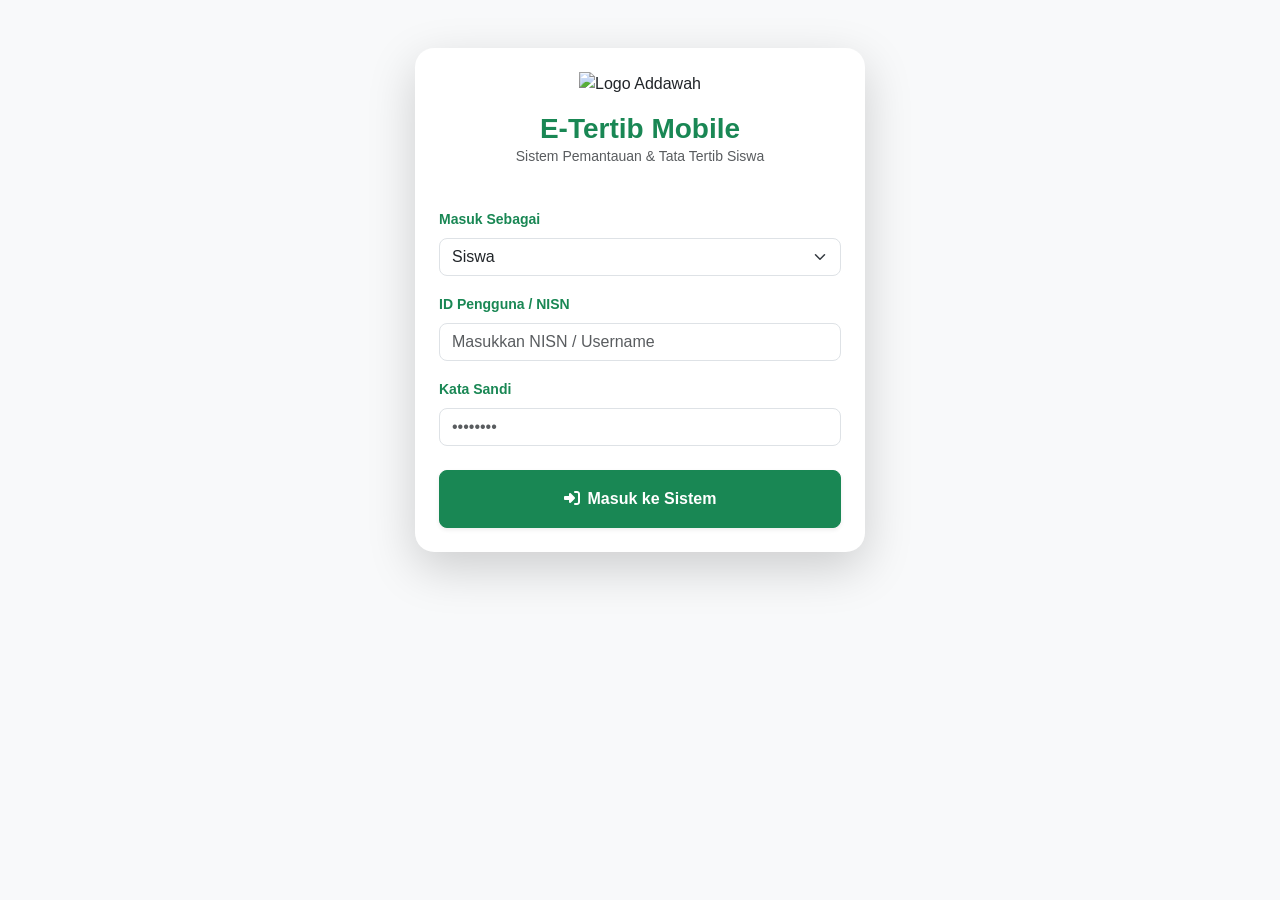
==== index.html @ 48cb1aef "manifes" ====
<!DOCTYPE html>
<html lang="id">
<head>
    <meta charset="UTF-8">
    <meta name="viewport" content="width=device-width, initial-scale=1.0">
    <title>Sistem E-Disiplin - SMK Ad-Da'Wah</title>
    <!-- PWA Requirements -->
    <link rel="manifest" href="/SMK-Ad-Dawah/manifest.json">
    <meta name="theme-color" content="#198754">
    <link rel="apple-touch-icon" href="icon-192x192.png">
    
    <!-- Pustaka CSS & Ikon -->
    <link href="https://cdn.jsdelivr.net/npm/bootstrap@5.3.0/dist/css/bootstrap.min.css" rel="stylesheet">
    <link rel="stylesheet" href="https://cdnjs.cloudflare.com/ajax/libs/font-awesome/6.4.0/css/all.min.css">
    
    <!-- Pustaka JavaScript Eksternal -->
    <script src="https://cdn.jsdelivr.net/npm/chart.js"></script>
    <script src="https://cdnjs.cloudflare.com/ajax/libs/html2pdf.js/0.10.1/html2pdf.bundle.min.js"></script>
    <script src="https://cdn.jsdelivr.net/npm/@supabase/supabase-js@2"></script>
    <script src="https://cdnjs.cloudflare.com/ajax/libs/xlsx/0.18.5/xlsx.full.min.js"></script>
    <script src="https://unpkg.com/html5-qrcode" type="text/javascript"></script>
    
    <link rel="stylesheet" href="style.css">
    <style>
      body { background-color: #f8f9fa; }
      .card-stat { transition: transform 0.2s; border-radius: 15px; border: none; box-shadow: 0 4px 10px rgba(0,0,0,0.05); }
      .card-stat:hover { transform: translateY(-5px); }
      .preview-img { max-width: 100%; max-height: 250px; border-radius: 8px; display: none; margin-top: 10px; border: 2px dashed #198754; padding: 5px; }
      
      /* CSS KHUSUS NATIVE MOBILE APP */
      .app-header { background: linear-gradient(135deg, #198754 0%, #20c997 100%); border-bottom-left-radius: 30px; border-bottom-right-radius: 30px; padding: 25px 20px 40px 20px; color: white; }
      .clock-widget { background: rgba(255,255,255,0.2); backdrop-filter: blur(10px); border: 1px solid rgba(255,255,255,0.3); }
    .menu-icon-bg {
    width: 65px !important;
    height: 65px !important;
    display: inline-flex !important;
    align-items: center;
    justify-content: center;
    border-radius: 20px;
    box-shadow: 0 6px 15px rgba(0,0,0,0.08);
    margin: 0 auto;
}
.menu-icon-box {
    text-align: center;
    padding: 10px;
}

/* Styling Bottom Nav Bar Ala Mobile App */
#bottomNavBar {
    position: fixed;
    bottom: 0;
    left: 0;
    right: 0;
    background: #ffffff;
    box-shadow: 0 -4px 20px rgba(0,0,0,0.08);
    display: flex;
    justify-content: space-around;
    align-items: center;
    padding: 10px 5px;
    border-top-left-radius: 20px;
    border-top-right-radius: 20px;
    z-index: 1020;
}
.bottom-nav-item {
    cursor: pointer;
    text-align: center;
    flex: 1;
    transition: 0.2s;
    padding: 4px 0;
}
.bottom-nav-item:active { transform: scale(0.92); }
.bottom-nav-icon { font-size: 1.25rem; margin-bottom: 2px; display: block; }
.bottom-nav-text { font-size: 0.65rem; font-weight: bold; letter-spacing: 0.5px; }
   /* Animasi Swipe Kanan ke Kiri untuk Alert Admin */
@keyframes swipeInRight {
    0% { opacity: 0; transform: translateX(40px); }
    100% { opacity: 1; transform: translateX(0); }
}
.swipe-animate {
    animation: swipeInRight 0.5s cubic-bezier(0.25, 0.8, 0.25, 1) forwards;
}
   </style>
</head>
<body>

    <!-- NAVBAR LAMA (Disembunyikan karena diganti UI Mobile) -->
    <nav id="navbar" class="navbar navbar-expand-lg navbar-dark bg-primary-green shadow-sm sticky-top d-none">
        <div class="container">
            <a class="navbar-brand fw-bold d-flex align-items-center" href="#">
                <img src="https://i.ibb.co.com/Ngh0x6Rr/Addawah-300x.png" alt="Logo" width="38" class="me-2">E-Tertib Ad-Da'Wah
            </a>
            <div class="d-flex ms-auto align-items-center" id="userBadge" style="display: none !important;">
                <span id="txtNamaUser" class="text-white fw-bold me-3">User</span>
                <button onclick="logout()" class="btn btn-sm btn-danger rounded-pill px-3"><i class="fa-solid fa-right-from-bracket me-1"></i>Keluar</button>
            </div>
        </div>
    </nav>

    <!-- ============================================== -->
    <!-- 1. HALAMAN LOGIN -->
    <!-- ============================================== -->
    <div class="container my-4 my-md-5" id="loginSection">
        <div class="row justify-content-center mt-4 mb-5">
            <div class="col-md-5">
                <div class="card login-card shadow-lg border-0 p-4 bg-white mx-auto rounded-4">
                    <div class="text-center mb-4">
                        <img src="https://i.ibb.co.com/Ngh0x6Rr/Addawah-300x.png" alt="Logo Addawah" width="90" class="mb-3">
                        <h3 class="fw-bold text-success m-0">E-Tertib Mobile</h3>
                        <p class="text-muted small">Sistem Pemantauan & Tata Tertib Siswa</p>
                    </div>
                    <form id="formLogin" onsubmit="handleLogin(event)">
                        <div class="mb-3">
                            <label class="form-label fw-bold text-success small">Masuk Sebagai</label>
                            <select class="form-select rounded-3" id="loginRole" required>
                                <option value="siswa">Siswa</option>
                                <option value="guru">Guru</option>
                                <option value="admin">Admin</option>
                                <option value="walikelas">Wali Kelas</option>
                            </select>
                        </div>
                        <div class="mb-3">
                            <label class="form-label fw-bold text-success small">ID Pengguna / NISN</label>
                            <input type="text" class="form-control rounded-3" id="loginUser" placeholder="Masukkan NISN / Username" required>
                        </div>
                        <div class="mb-4">
                            <label class="form-label fw-bold text-success small">Kata Sandi</label>
                            <input type="password" class="form-control rounded-3" id="loginPass" placeholder="••••••••" required>
                        </div>
                        <button type="submit" class="btn btn-success w-100 py-3 rounded-3 fw-bold shadow-sm" id="btnLogin">
                            <i class="fa-solid fa-right-to-bracket me-2"></i>Masuk ke Sistem
                        </button>
                    </form>
                </div>
            </div>
        </div>
    </div>

    <!-- ============================================== -->
    <!-- 2. CANGKANG MOBILE APP (TAMPILAN UTAMA GRID) -->
    <!-- ============================================== -->
    <div id="mobileAppDashboard" style="display: none; padding-bottom: 90px;">
        <div class="app-header shadow-sm">
            <div class="d-flex justify-content-between align-items-center mb-4">
                <div>
                    <small class="fw-bold text-warning"><i class="fa-solid fa-sun me-1"></i>SELAMAT DATANG,</small>
                    <h5 class="fw-bold mb-0" id="txtAppNamaUser">Nama User</h5>
                    <small style="opacity: 0.9;">SMK AD-DA'WAH JAKARTA</small>
                </div>
                
                <!-- TOMBOL AKSI KANAN (TOMBOL GELAP/TERANG & LOGOUT) -->
                <div class="d-flex gap-2 align-items-center">
                    <button class="btn btn-light btn-sm rounded-circle shadow d-flex align-items-center justify-content-center" onclick="toggleDarkMode()" style="width: 40px; height: 40px;" title="Ubah Mode Tampilan">
                        <i class="fa-solid fa-moon text-dark" id="iconDarkMode"></i>
                    </button>
                    <button class="btn btn-light btn-sm rounded-circle shadow d-flex align-items-center justify-content-center" onclick="logout()" style="width: 40px; height: 40px;" title="Keluar">
                        <i class="fa-solid fa-arrow-right-from-bracket text-danger"></i>
                    </button>
                </div>
            </div>
            <div class="clock-widget rounded-4 p-3 shadow-sm">
                <div class="d-flex justify-content-between align-items-center">
                    <div>
                        <h1 class="fw-bold mb-0" id="liveJam" style="font-size: 2.5rem; letter-spacing: 2px;">00.00.00</h1>
                        <small id="liveTanggal" class="fw-bold text-uppercase">Senin, 1 Januari 2026</small>
                    </div>
                    <span class="badge bg-success border border-white px-3 py-2 rounded-pill shadow-sm"><i class="fa-solid fa-circle fa-beat text-white me-1" style="font-size: 8px;"></i> ONLINE</span>
                </div>
            </div>
        </div>

        <div class="container" style="margin-top: -20px; position: relative; z-index: 10;">
            <div id="smartAlert" class="alert alert-danger shadow rounded-4 border-0 d-flex align-items-center p-3 mb-4 bg-white">
                <div class="bg-danger text-white rounded-circle d-flex align-items-center justify-content-center me-3" style="width: 45px; height: 45px; flex-shrink: 0;">
                    <i class="fa-solid fa-bell fs-5 fa-shake"></i>
                </div>
                <div>
                    <h6 class="fw-bold mb-0 text-danger" id="alertJudul">Memuat Status...</h6>
                    <small class="text-secondary" id="alertPesan">Mohon tunggu sebentar.</small>
                </div>
            </div>
        </div>

        <div class="container"><div class="row g-4 text-center justify-content-center" id="wadahGridMenu"></div></div>

        <div class="fixed-bottom bg-white shadow-lg d-flex justify-content-around align-items-center py-2" style="border-top-left-radius: 25px; border-top-right-radius: 25px; border-top: 1px solid #eee;" id="bottomNavBar"></div>
    </div>

    <!-- ============================================== -->
    <!-- 3. CONTAINER HALAMAN FITUR (Tabel, Form, dll) -->
    <!-- ============================================== -->
    <div id="halamanFiturApp" style="display: none; padding-top: 70px;">
        <div class="fixed-top bg-white shadow-sm d-flex align-items-center px-3 py-3" style="z-index: 1030;">
            <button class="btn btn-light rounded-circle me-3 shadow-sm border" onclick="kembaliKeHome()" style="width:40px; height:40px;">
                <i class="fa-solid fa-arrow-left text-success"></i>
            </button>
            <h6 class="fw-bold mb-0 text-success" id="judulHalamanFitur">Nama Halaman</h6>
        </div>
        <div class="container mt-3 pb-5" id="wadahKontenFitur"></div>
    </div>

    <!-- ============================================== -->
    <!-- 4. GUDANG KONTEN TERSEMBUNYI (HIDDEN WAREHOUSE) -->
    <!-- (Seluruh tab asli Anda ada di sini 100% lengkap) -->
    <!-- ============================================== -->
    <div id="gudangKonten" style="display: none;">
        
        <!-- ================= TAB SISWA ================= -->
        <div id="siswaTabProfil">
            <div class="card shadow-sm border-0 rounded-4 p-4 text-center bg-white">
                <h5 class="fw-bold mb-4"><i class="fa-solid fa-id-badge text-success me-2"></i>Profil Saya</h5>
                <div class="mb-3 position-relative d-inline-block">
                    <img id="imgProfilSiswa" src="https://ui-avatars.com/api/?name=Siswa&background=198754&color=fff" class="rounded-circle border border-4 border-success object-fit-cover shadow-sm" style="width: 150px; height: 150px; background-color: #f8f9fa;" alt="Foto Profil">
                    <label for="inputFotoProfil" class="btn btn-success position-absolute bottom-0 end-0 rounded-circle shadow" style="width: 40px; height: 40px; padding: 8px; cursor: pointer;"><i class="fa-solid fa-camera"></i></label>
                    <input type="file" id="inputFotoProfil" accept="image/*" style="display: none;" onchange="previewDanUploadFotoSiswa(this)">
                </div>
                <h4 class="fw-bold text-dark mt-2" id="txtNamaProfilSiswa">Nama Siswa</h4>
                <p class="text-muted mb-1">NISN: <b id="txtNisnProfilSiswa">...</b></p>
                <p class="text-muted mb-3">Kelas: <b id="txtKelasProfilSiswa">...</b></p>
                <div id="statusUploadFotoSiswa" class="small fw-bold mt-2 mb-3"></div>

                <div class="accordion mt-3 text-start" id="accordionProfilSiswa">
                    <div class="accordion-item border border-success rounded-4 overflow-hidden shadow-sm">
                        <h2 class="accordion-header">
                            <button class="accordion-button collapsed fw-bold text-success bg-light" type="button" data-bs-toggle="collapse" data-bs-target="#collapseProfilSiswa"><i class="fa-solid fa-address-card me-2"></i> Detail Data Lengkap</button>
                        </h2>
                        <div id="collapseProfilSiswa" class="accordion-collapse collapse" data-bs-parent="#accordionProfilSiswa">
                            <div class="accordion-body bg-white">
                                <div id="viewProfilSiswa">
                                    <div class="row g-3">
                                        <div class="col-6"><span class="d-block text-muted small fw-bold mb-1">NISN</span><span class="fw-bold text-dark" id="viewNisn">-</span></div>
                                        <div class="col-6"><span class="d-block text-muted small fw-bold mb-1">Nama Lengkap</span><span class="fw-bold text-dark" id="viewNama">-</span></div>
                                        <div class="col-6"><span class="d-block text-muted small fw-bold mb-1">Kelas</span><span class="fw-bold text-dark" id="viewKelas">-</span></div>
                                        <div class="col-6"><span class="d-block text-muted small fw-bold mb-1">Jenis Kelamin</span><span class="fw-bold text-dark" id="viewJk">-</span></div>
                                        <div class="col-6"><span class="d-block text-muted small fw-bold mb-1">Tempat Lahir</span><span class="fw-bold text-dark" id="viewTempatLahir">-</span></div>
                                        <div class="col-6"><span class="d-block text-muted small fw-bold mb-1">Tanggal Lahir</span><span class="fw-bold text-dark" id="viewTglLahir">-</span></div>
                                        <div class="col-6"><span class="d-block text-muted small fw-bold mb-1">Agama</span><span class="fw-bold text-dark" id="viewAgama">-</span></div>
                                        <div class="col-6"><span class="d-block text-muted small fw-bold mb-1">No HP Siswa</span><span class="fw-bold text-dark" id="viewNoHp">-</span></div>
                                        <div class="col-12"><span class="d-block text-muted small fw-bold mb-1">Email Siswa</span><span class="fw-bold text-dark" id="viewEmail">-</span></div>
                                        <div class="col-12"><span class="d-block text-muted small fw-bold mb-1">Alamat Lengkap</span><span class="fw-bold text-dark" id="viewAlamat">-</span></div>
                                        <div class="col-12"><hr class="my-2"></div>
                                        <div class="col-6"><span class="d-block text-muted small fw-bold mb-1">Nama Ayah</span><span class="fw-bold text-dark" id="viewNamaAyah">-</span></div>
                                        <div class="col-6"><span class="d-block text-muted small fw-bold mb-1">No HP Ayah</span><span class="fw-bold text-dark" id="viewHpAyah">-</span></div>
                                        <div class="col-6"><span class="d-block text-muted small fw-bold mb-1">Nama Ibu</span><span class="fw-bold text-dark" id="viewNamaIbu">-</span></div>
                                        <div class="col-6"><span class="d-block text-muted small fw-bold mb-1">No HP Ibu</span><span class="fw-bold text-dark" id="viewHpIbu">-</span></div>
                                    </div>
                                    <button type="button" class="btn btn-outline-success w-100 fw-bold mt-4 py-2" onclick="toggleEditProfil(true)"><i class="fa-solid fa-user-pen me-2"></i>Edit Data Diri</button>
                                </div>
                                <div id="editProfilSiswa" style="display: none;">
                                    <form id="formDetailProfil" onsubmit="simpanProfilSiswa(event)">
                                        <div class="row g-3">
                                            <div class="col-md-6"><label class="form-label fw-bold text-muted small">NISN (Paten)</label><input type="text" class="form-control bg-light" id="profNisn" readonly></div>
                                            <div class="col-md-6"><label class="form-label fw-bold text-muted small">Nama Lengkap</label><input type="text" class="form-control" id="profNama" required></div>
                                            <div class="col-md-6"><label class="form-label fw-bold text-muted small">Kelas</label><input type="text" class="form-control" id="profKelas" required></div>
                                            <div class="col-md-6"><label class="form-label fw-bold text-muted small">Jenis Kelamin</label><select class="form-select" id="profJk" required><option value="">-- Pilih --</option><option value="L">Laki-Laki</option><option value="P">Perempuan</option></select></div>
                                            <div class="col-md-6"><label class="form-label fw-bold text-muted small">Tempat Lahir</label><input type="text" class="form-control" id="profTempatLahir"></div>
                                            <div class="col-md-6"><label class="form-label fw-bold text-muted small">Tanggal Lahir</label><input type="date" class="form-control" id="profTglLahir"></div>
                                            <div class="col-md-6"><label class="form-label fw-bold text-muted small">Agama</label><select class="form-select" id="profAgama"><option value="">-- Pilih --</option><option value="Islam">Islam</option><option value="Kristen">Kristen Protestan</option><option value="Katolik">Katolik</option><option value="Hindu">Hindu</option><option value="Buddha">Buddha</option><option value="Konghucu">Konghucu</option></select></div>
                                            <div class="col-md-6"><label class="form-label fw-bold text-muted small">No HP Siswa</label><input type="text" class="form-control" id="profNoHp"></div>
                                            <div class="col-md-12"><label class="form-label fw-bold text-muted small">Email Siswa</label><input type="email" class="form-control" id="profEmail"></div>
                                            <div class="col-md-12"><label class="form-label fw-bold text-muted small">Alamat Lengkap</label><textarea class="form-control" id="profAlamat" rows="2"></textarea></div>
                                            <div class="col-12"><hr class="my-2"></div>
                                            <div class="col-md-6"><label class="form-label fw-bold text-muted small">Nama Ayah</label><input type="text" class="form-control" id="profNamaAyah"></div>
                                            <div class="col-md-6"><label class="form-label fw-bold text-muted small">No HP Ayah</label><input type="text" class="form-control" id="profHpAyah"></div>
                                            <div class="col-md-6"><label class="form-label fw-bold text-muted small">Nama Ibu</label><input type="text" class="form-control" id="profNamaIbu"></div>
                                            <div class="col-md-6"><label class="form-label fw-bold text-muted small">No HP Ibu</label><input type="text" class="form-control" id="profHpIbu"></div>
                                        </div>
                                        <div class="d-flex gap-2 mt-4"><button type="button" class="btn btn-secondary fw-bold w-50 py-2" onclick="toggleEditProfil(false)">Batal</button><button type="submit" class="btn btn-success fw-bold w-50 py-2" id="btnSimpanProfilSiswa"><i class="fa-solid fa-save me-2"></i>Simpan</button></div>
                                    </form>
                                </div>
                            </div>
                        </div>
                    </div>
                </div>
            </div>
        </div>
        <div id="siswaTabLogAbsen">
            <div class="card shadow-sm border-0 rounded-4 p-4 bg-white">
                <h5 class="fw-bold mb-3"><i class="fa-solid fa-calendar-check text-primary-green me-2"></i>Riwayat Absensi Anda</h5>
                <div class="table-responsive"><table class="table table-hover align-middle mb-0"><thead class="table-light"><tr><th>Tanggal</th><th>Waktu Masuk</th><th>Waktu Pulang</th><th>Status</th></tr></thead><tbody id="tbRiwayatAbsenSiswa"></tbody></table></div>
            </div>
        </div>
        <div id="siswaTabPelanggaran">
            <div class="card shadow-sm border-0 rounded-4 p-4 bg-white">
                <h5 class="fw-bold mb-3"><i class="fa-solid fa-clock-rotate-left text-danger me-2"></i>Detail Riwayat Pelanggaran</h5>
                <div class="table-responsive"><table class="table table-hover align-middle mb-0"><thead class="table-light"><tr><th>Tanggal</th><th>Jenis Pelanggaran</th><th>Poin</th><th>Pelapor</th><th>Bukti</th></tr></thead><tbody id="tbRiwayatSiswa"></tbody></table></div>
            </div>
        </div>
        <div id="siswaTabIzin">
            <div class="card shadow-sm border-0 rounded-4 p-4 bg-white mb-3">
                <h5 class="fw-bold text-success mb-3"><i class="fa-solid fa-file-medical me-2"></i>Buat Pengajuan Izin / Sakit</h5>
                <form onsubmit="kirimPengajuanIzin(event)">
                    <div class="row g-3">
                        <div class="col-md-6"><label class="form-label fw-bold small">Pilih Tanggal</label><input type="date" class="form-control" id="izinTanggal" required></div>
                        <div class="col-md-6"><label class="form-label fw-bold small">Keterangan</label><select class="form-select" id="izinKeterangan" required><option value="">-- Pilih --</option><option value="S">Sakit (S)</option><option value="I">Izin (I)</option></select></div>
                        <div class="col-12"><label class="form-label fw-bold small">Alasan Lengkap</label><textarea class="form-control" id="izinAlasan" rows="2" placeholder="Jelaskan alasan izin/sakit..." required></textarea></div>
                        <div class="col-12"><label class="form-label fw-bold small">Upload Surat/Bukti (Wajib Foto)</label><input type="file" class="form-control" accept="image/*" onchange="prosesFotoIzin(this)" required><input type="hidden" id="izinBuktiBase64"></div>
                    </div>
                    <button type="submit" class="btn btn-success w-100 fw-bold mt-4" id="btnKirimIzin"><i class="fa-solid fa-paper-plane me-2"></i>Kirim Pengajuan</button>
                </form>
            </div>
            <div class="card shadow-sm border-0 rounded-4 p-4 bg-white">
                <h6 class="fw-bold text-dark mb-3"><i class="fa-solid fa-clock-rotate-left me-2"></i>Riwayat Pengajuan Saya</h6>
                <div class="table-responsive"><table class="table table-hover align-middle text-center"><thead class="table-light"><tr><th>Tanggal</th><th>Tipe</th><th>Alasan</th><th>Bukti</th><th>Status</th></tr></thead><tbody id="tbRiwayatIzinSiswa"><tr><td colspan="5" class="text-muted">Belum ada pengajuan...</td></tr></tbody></table></div>
            </div>
        </div>
        <div id="siswaTabLapor">
            <div class="card shadow-sm border-0 rounded-4 p-4 bg-white">
                <h5 class="fw-bold text-danger mb-3"><i class="fa-solid fa-bullhorn me-2"></i>Lapor Pelanggaran</h5>
                <div class="alert alert-info small fw-bold">Identitas pelapor akan disembunyikan (Anonim). Wajib lampirkan foto kejadian.</div>
                <form onsubmit="kirimLaporanSiswa(event)">
                    <div class="mb-3"><label class="form-label fw-bold small">Bukti Foto Kejadian</label><input type="file" class="form-control" accept="image/*" onchange="prosesFotoLaporSiswa(this)" required><input type="hidden" id="laporSiswaBuktiBase64"><img id="previewLaporSiswa" class="mt-2 rounded" style="max-height: 150px; display: none;"></div>
                    <div class="mb-3"><label class="form-label fw-bold small">Kelas (Pilih jika tahu)</label><select class="form-select" id="laporSiswaKelas" onchange="filterSiswaLaporAnonim()"><option value="UNKNOWN">-- Tidak Tahu / Lupa --</option></select></div>
                    <div class="mb-3"><label class="form-label fw-bold small">Nama Siswa (Pilih jika tahu)</label><select class="form-select" id="laporSiswaNama"><option value="UNKNOWN">-- Tidak Tahu / Lupa (Pilih Kelas Dulu) --</option></select></div>
                    <div class="mb-3"><label class="form-label fw-bold small">Keterangan Pelanggaran</label><textarea class="form-control" id="laporSiswaKeterangan" rows="3" placeholder="Ceritakan apa yang terjadi..." required></textarea></div>
                    <button type="submit" class="btn btn-danger w-100 fw-bold py-2" id="btnKirimLaporSiswa"><i class="fa-solid fa-paper-plane me-2"></i>Kirim Laporan</button>
                </form>
            </div>
        </div>

        <!-- ================= TAB CEK POIN SISWA ================= -->
<div id="siswaTabPoin" style="display: none;">
    <div class="card shadow-sm border-0 rounded-4 p-4 bg-white">
        <!-- HEADER KARTU POIN -->
        <div class="d-flex justify-content-between align-items-center mb-4 border-bottom pb-3">
            <div>
                <small class="text-muted fw-bold text-uppercase" style="font-size: 0.7rem; letter-spacing: 1px;">Poin Pelanggaran</small>
                <h3 class="fw-bold text-dark m-0" id="poinNamaSiswa">Memuat...</h3>
                <span class="text-muted small" id="poinNisnKelas">-</span>
            </div>
            <div class="rounded-circle bg-success text-white d-flex align-items-center justify-content-center shadow-sm" style="width: 50px; height: 50px; font-size: 1.2rem;" id="poinInisial">
                <i class="fa-solid fa-user"></i>
            </div>
        </div>

        <div class="row g-4">
            <!-- KOTAK KIRI: AKUMULASI POIN & PROGRESS BAR -->
            <div class="col-md-5">
                <div class="card text-white shadow-sm border-0 rounded-4 p-4 bg-success position-relative overflow-hidden" style="background: linear-gradient(135deg, #198754 0%, #20c997 100%);">
                    <div class="d-flex justify-content-between align-items-center mb-3">
                        <span class="small fw-bold text-uppercase" style="letter-spacing: 0.5px;"><i class="fa-solid fa-triangle-exclamation me-1"></i>Total Akumulasi Poin</span>
                        <span class="badge bg-white text-success fw-bold px-3 py-1.5 rounded-pill shadow-sm" id="badgeStatusSp">AMAN</span>
                    </div>
                    
                    <div class="my-3">
                        <h1 class="fw-bold mb-0 display-3" id="angkaTotalPoin">0</h1>
                        <span class="opacity-75 small fw-bold">/ 100 Ambang Batas Sekolah</span>
                    </div>

                    <!-- Progress Bar -->
                    <div class="progress bg-black bg-opacity-25 rounded-pill my-3" style="height: 8px;">
                        <div id="progressBarPoin" class="progress-bar bg-white rounded-pill" role="progressbar" style="width: 0%"></div>
                    </div>
                    
                    <small class="text-white opacity-75 d-block text-end" style="font-size: 0.7rem;">Sistem E-Tertib Ad-Da'Wah</small>
                </div>

                <!-- KOTAK INFORMASI PENTING -->
                <div class="card shadow-sm border-0 rounded-4 p-3 bg-light mt-3 border-start border-success border-4">
                    <h6 class="fw-bold text-dark small mb-1"><i class="fa-solid fa-circle-info text-success me-1"></i>Informasi Penting</h6>
                    <p class="text-secondary small mb-0" style="font-size: 0.8rem; line-height: 1.4;">
                        Poin ini dihitung berdasarkan total pelanggaran berstatus <b>Disetujui</b> pada tahun ajaran aktif. Jaga selalu kedisiplinan Anda.
                    </p>
                </div>
            </div>

            <!-- KOTAK KANAN: RIWAYAT BULANAN / CATATAN PELANGGARAN -->
            <div class="col-md-7">
                <div class="d-flex justify-content-between align-items-center mb-3">
                    <h5 class="fw-bold text-dark m-0">Riwayat Pelanggaran</h5>
                    <span class="badge bg-light text-secondary border fw-bold px-3 py-2 rounded-pill">Tahun Ajaran Aktif</span>
                </div>

                <div class="card border border-2 border-dashed rounded-4 p-4 text-center bg-white shadow-sm" style="min-height: 280px; display: flex; align-items: center; justify-content: center;">
                    <div id="kontenRiwayatPoinSiswa">
                        <!-- Default jika bersih / tidak ada pelanggaran -->
                        <div class="text-success mb-2" style="font-size: 2.5rem;">
                            <i class="fa-solid fa-shield-heart fa-beat"></i>
                        </div>
                        <h5 class="fw-bold text-dark mb-1">Berperilaku Sangat Baik!</h5>
                        <p class="text-muted small m-0">TIDAK ADA CATATAN PELANGGARAN TERDETEKSI.</p>
                    </div>
                </div>
            </div>
        </div>
    </div>
</div>

        <!-- ================= TAB GURU ================= -->
        <!-- ================= TAB GURU ================= -->
<div id="guruTabProfil">
    <div class="card shadow-sm border-0 rounded-4 p-4 text-center bg-white mx-auto" style="max-width: 400px;">
        <h5 class="fw-bold mb-4"><i class="fa-solid fa-id-badge text-primary me-2"></i>Profil & QR Code</h5>
        
        <!-- WADAH FOTO PROFIL GURU (BARU) -->
        <div class="mb-3 position-relative d-inline-block">
            <img id="imgProfilGuru" src="https://ui-avatars.com/api/?name=Guru&background=0d6efd&color=fff" 
                 class="rounded-circle border border-4 border-primary object-fit-cover shadow-sm" 
                 style="width: 150px; height: 150px; background-color: #f8f9fa;" alt="Foto Profil">
            
            <label for="inputFotoProfilGuru" class="btn btn-primary position-absolute bottom-0 end-0 rounded-circle shadow" style="width: 40px; height: 40px; padding: 8px; cursor: pointer;">
                <i class="fa-solid fa-camera"></i>
            </label>
            <input type="file" id="inputFotoProfilGuru" accept="image/*" style="display: none;" onchange="previewDanUploadFotoGuru(this)">
        </div>
        
        <h5 class="fw-bold text-dark mb-0" id="lblNamaGuruQR">Nama Guru</h5>
        <p class="text-muted mb-1">ID / NIP: <span id="lblIdGuruQR" class="fw-bold">...</span></p>
        <div id="statusUploadFotoGuru" class="small fw-bold mt-2 mb-3"></div>

        <div class="d-flex justify-content-center bg-light p-3 rounded-3 mb-3">
            <div id="qrCodeGuru"></div>
        </div>
        
        <!-- Keterangan Status Absen Tersinkronisasi -->
        <div id="statusAbsenGuru" class="alert alert-secondary py-2 mb-0 fw-bold">Belum Absen Hari Ini</div>
    </div>
</div>
        <div id="guruTabLogAbsen">
            <div class="card shadow-sm border-0 rounded-4 p-4 bg-white">
                <h5 class="fw-bold mb-3"><i class="fa-solid fa-calendar-check text-primary-green me-2"></i>Riwayat Kehadiran Guru</h5>
                <div class="table-responsive"><table class="table table-hover align-middle mb-0"><thead class="table-light"><tr><th>Tanggal</th><th>Waktu Masuk</th><th>Waktu Pulang</th><th>Status</th></tr></thead><tbody id="tbRiwayatAbsenGuru"></tbody></table></div>
            </div>
        </div>
        <div id="guruTabLapor">
            <div class="card shadow-sm border-0 rounded-4 p-4 bg-white">
                <h4 class="fw-bold text-dark mb-4 border-bottom pb-3"><i class="fa-solid fa-pen-to-square text-primary-green me-2"></i>Form Pelaporan Pelanggaran Siswa</h4>
                <div id="wadahFormLaporGuru"></div>
            </div>
        </div>

        <!-- ================= TAB GURU E-RAPORT ================= -->
        <div id="guruTabEraport" style="display: none;">
            <div class="card shadow-sm border-0 rounded-4 bg-white mb-4">
                <div class="card-header bg-primary text-white py-3 d-flex justify-content-between align-items-center">
                    <div>
                        <h5 class="fw-bold mb-0"><i class="fa-solid fa-book-open me-2"></i>Mata Pelajaran Saya</h5>
                        <small class="text-white-50" id="lblTahunMapel">Memuat Tahun Ajaran...</small>
                    </div>
                    <button class="btn btn-light btn-sm fw-bold text-primary shadow-sm" onclick="bukaModalTambahMapel()">
                        <i class="fa-solid fa-plus me-1"></i> Tambah Kelas
                    </button>
                </div>
                <div class="card-body p-4 bg-light">
                    <!-- Tempat render kotak-kotak mapel guru -->
                    <div class="row" id="wadahMapelGuru"></div>
                </div>
            </div>
            
            <!-- (Nanti di sini akan jadi tempat fitur Kelola Nilai & Tugas yang akan kita buat di Tahap 3) -->
            <!-- TAMPILAN DAFTAR TUGAS & NILAI (MUNCUL SAAT KLIK KELOLA NILAI) -->
            <div id="wadahKelolaNilai" style="display: none;">
                <div class="d-flex align-items-center mb-3">
                    <button class="btn btn-light shadow-sm rounded-circle me-3 border" onclick="kembaliKeMapelEraport()" style="width: 40px; height: 40px;">
                        <i class="fa-solid fa-arrow-left text-primary"></i>
                    </button>
                    <div>
                        <h5 class="fw-bold mb-0 text-dark" id="lblJudulKelolaNilai">Mata Pelajaran</h5>
                        <small class="text-muted" id="lblKelasKelolaNilai">Kelas</small>
                    </div>
                </div>

                <div class="card shadow-sm border-0 rounded-4 bg-white">
                    <div class="card-header bg-dark text-white py-3 d-flex justify-content-between align-items-center">
                        <h6 class="fw-bold mb-0"><i class="fa-solid fa-list-check me-2"></i>Daftar Tugas & Ujian</h6>
                        <button class="btn btn-primary btn-sm fw-bold" onclick="bukaModalTambahTugas()">
                            <i class="fa-solid fa-plus me-1"></i> Buat Tugas
                        </button>
                    </div>
                    <div class="card-body p-3">
                        <div class="table-responsive">
                            <table class="table table-hover align-middle text-center mb-0">
                                <thead class="table-light">
                                    <tr><th>Tanggal</th><th>Nama Tugas</th><th>Komponen</th><th>Aksi Nilai</th></tr>
                                </thead>
                                <tbody id="tbTugasGuru">
                                    <tr><td colspan="4" class="py-4 text-muted">Memuat data...</td></tr>
                                </tbody>
                            </table>
                        </div>
                    </div>
                </div>
            </div>

        </div>

        <!-- ================= TAB WALI KELAS ================= -->
        <div id="waliTabSiswa">
            <div class="card shadow-sm border-0 rounded-4 p-4 bg-white">
                <h5 class="fw-bold mb-3"><i class="fa-solid fa-users text-primary-green me-2"></i>Data Siswa & Poin Pelanggaran</h5>
                <div id="wadahDataWali"></div>
            </div>
        </div>
        <div id="waliTabAbsensi">
            <div class="card shadow-sm border-0 rounded-4 p-4 bg-white">
                <h5 class="fw-bold mb-3"><i class="fa-solid fa-calendar-check text-info me-2"></i>Rekap Absensi Kelas <span id="lblKelasAbsenWali"></span></h5>
                <div class="row g-2 mb-3 bg-light p-3 rounded-3 border">
                    <div class="col-md-4"><label class="form-label small fw-bold">Tanggal Mulai</label><input type="date" class="form-control" id="waliAbsenStart"></div>
                    <div class="col-md-4"><label class="form-label small fw-bold">Tanggal Akhir</label><input type="date" class="form-control" id="waliAbsenEnd"></div>
                    <div class="col-md-4 d-flex align-items-end gap-2"><button class="btn btn-primary w-100 fw-bold" onclick="loadAbsensiWaliKelas()"><i class="fa-solid fa-search me-1"></i> Cari</button><button class="btn btn-danger w-100 fw-bold" onclick="cetakPDFAbsensiWali()"><i class="fa-solid fa-file-pdf me-1"></i> PDF</button><button class="btn btn-success w-100 fw-bold" onclick="cetakExcelAbsensiWali()"><i class="fa-solid fa-file-excel me-1"></i> Excel</button></div>
                </div>
                <div id="areaCetakAbsenWali">
                    <div class="table-responsive"><table class="table table-bordered table-hover align-middle mb-0 text-center"><thead class="table-light"><tr><th>Tanggal</th><th>NISN</th><th>Nama Siswa</th><th>Masuk</th><th>Pulang</th><th>Status</th></tr></thead><tbody id="tbAbsenWali"><tr><td colspan="6" class="text-muted">Pilih tanggal dan klik Cari.</td></tr></tbody></table></div>
                </div>
            </div>
        </div>
        <div id="waliTabIzin">
            <div class="card shadow-sm border-0 rounded-4 p-4 bg-white">
                <h5 class="fw-bold text-success mb-3"><i class="fa-solid fa-list-check me-2"></i>Persetujuan Izin / Sakit Kelas</h5>
                <div class="table-responsive"><table class="table table-hover align-middle text-center"><thead class="table-light"><tr><th>Tanggal</th><th>Siswa</th><th>Tipe</th><th>Alasan</th><th>Bukti</th><th>Aksi</th></tr></thead><tbody id="tbAntreanIzinWali"><tr><td colspan="6" class="text-muted">Memuat antrean...</td></tr></tbody></table></div>
            </div>
        </div>

        <div id="waliTabEraport" style="display: none;">
            <div class="card shadow-sm border-0 rounded-4 bg-white mb-4">
               <div class="card-header bg-success text-white py-3 d-flex justify-content-between align-items-center">
                    <div>
                        <h5 class="fw-bold mb-0"><i class="fa-solid fa-file-pdf me-2"></i>E-Raport Siswa</h5>
                        <small class="text-white-50" id="lblKelasEraportWali">Kelas: Memuat...</small>
                    </div>
                    <!-- KUMPULAN TOMBOL CETAK -->
                    <div>
                        <button class="btn btn-warning btn-sm fw-bold shadow-sm text-dark me-2" onclick="cetakLedgerKelas()">
                            <i class="fa-solid fa-table-list me-1"></i> Cetak Ledger
                        </button>
                        <button class="btn btn-light btn-sm fw-bold text-success shadow-sm" onclick="bukaModalPengaturanCetak()">
                            <i class="fa-solid fa-cogs me-1"></i> Pengaturan Cetak
                        </button>
                    </div>
                </div>
                <div class="card-body p-3">
                    <div class="alert alert-info border-0 shadow-sm small fw-bold">
                        <i class="fa-solid fa-circle-info me-1"></i> Pastikan Anda sudah mengisi Catatan Wali Kelas sebelum mencetak rapor anak.
                    </div>
                    <div class="table-responsive">
                        <table class="table table-hover align-middle text-center mb-0 border">
                            <thead class="table-light">
                                <tr>
                                    <th>No</th>
                                    <th class="text-start">Nama Siswa (NISN)</th>
                                    <th>Status Catatan</th>
                                    <th>Aksi Cetak</th>
                                </tr>
                            </thead>
                            <tbody id="tbSiswaRaportWali">
                                <tr><td colspan="4" class="py-4 text-muted">Memuat daftar siswa...</td></tr>
                            </tbody>
                        </table>
                    </div>
                </div>
            </div>
        </div>

        <!-- ================= TAB ADMIN ================= -->
        <div id="tabStats">
            <div class="row g-3 mb-4">
                <div class="col-md-4"><div class="card bg-primary-green text-white shadow-sm border-0 rounded-4 p-3 card-stat" onclick="bukaHalamanApp('siswa', 'Data Siswa')"><h6 class="fw-normal"><i class="fa-solid fa-users me-2"></i>Total Siswa</h6><h2 id="statTotalSiswa" class="fw-bold mb-0">0</h2></div></div>
                <div class="col-md-4"><div class="card bg-warning text-dark shadow-sm border-0 rounded-4 p-3 card-stat" onclick="bukaHalamanApp('verif', 'Laporan Pending')"><h6 class="fw-normal"><i class="fa-solid fa-hourglass-half me-2"></i>Laporan Pending</h6><h2 id="statPending" class="fw-bold mb-0">0</h2></div></div>
                <div class="col-md-4"><div class="card bg-danger text-white shadow-sm border-0 rounded-4 p-3 card-stat" onclick="bukaHalamanApp('siswa', 'Siswa Kritis')"><h6 class="fw-normal"><i class="fa-solid fa-triangle-exclamation me-2"></i>Siswa Kritis (SP)</h6><h2 id="statKritis" class="fw-bold mb-0">0</h2></div></div>
                
                <div class="card shadow-sm border-0 rounded-4 p-4 mt-4 bg-white">
                    <h5 class="fw-bold mb-3"><i class="fa-solid fa-users text-success me-2"></i>Rekapitulasi Jumlah Siswa</h5>
                    <div class="table-responsive">
                        <table class="table table-bordered table-hover text-center align-middle mb-0" style="border-color: #dee2e6;">
                            <thead class="table-light"><tr><th rowspan="2" class="align-middle">NO</th><th rowspan="2" class="align-middle text-start">KELAS</th><th colspan="2" class="text-center">JENIS KELAMIN</th><th rowspan="2" class="align-middle">JUMLAH</th><th rowspan="2" class="align-middle">TOTAL PER TINGKATAN</th></tr><tr><th class="text-center" style="width: 80px;">L</th><th class="text-center" style="width: 80px;">P</th></tr></thead>
                            <tbody id="tbRekapSiswa"><tr><td colspan="6" class="text-muted py-4"><i class="fa-solid fa-spinner fa-spin me-2"></i>Menghitung data siswa...</td></tr></tbody>
                            <tfoot id="tfRekapSiswa" class="table-light fw-bold"></tfoot>
                        </table>
                    </div>
                </div>
            </div>
            <div class="card shadow-sm border-0 rounded-4 p-4 bg-white mb-4"><h5 class="fw-bold text-dark mb-3"><i class="fa-solid fa-layer-group text-primary-green me-2"></i>Jumlah Pelanggaran Per Kelas</h5><div class="row g-3" id="wadahCardKelas"></div></div>
            <div class="card shadow-sm border-0 rounded-4 p-4 bg-white"><h5 class="fw-bold text-dark mb-3"><i class="fa-solid fa-chart-line text-primary-green me-2"></i>Tren Real-time Pelanggaran</h5><canvas id="chartPelanggaran" height="100"></canvas></div>
        </div>
        <div id="tabVerif">
            <div class="card shadow-sm border-0 rounded-4 bg-white">
                <div class="card-header bg-white py-3 d-flex justify-content-between align-items-center flex-wrap gap-2 border-bottom">
                    <h5 class="fw-bold mb-0 text-dark">Antrean Verifikasi Laporan</h5>
                    <div class="d-flex gap-2"><button class="btn btn-sm btn-success fw-bold shadow-sm" onclick="setujuiSemuaLaporan()"><i class="fa-solid fa-check-double me-1"></i>Setujui Semua</button><button class="btn btn-sm btn-outline-success fw-bold" onclick="loadPending()"><i class="fa-solid fa-rotate me-1"></i>Refresh</button></div>
                </div>
                <div class="card-body p-3"><div class="table-responsive"><table class="table table-hover align-middle mb-0"><thead class="table-light"><tr><th>Tanggal</th><th>Siswa (Kelas)</th><th>Pelanggaran & Kronologi</th><th>Pelapor</th><th>Bukti</th><th>Aksi Admin</th></tr></thead><tbody id="tbPending"></tbody></table></div></div>
            </div>
        </div>
        <div id="tabLapor">
            <div class="card shadow-sm border-0 rounded-4 bg-white"><div class="card-header bg-primary-green text-white py-3"><h5 class="fw-bold mb-0"><i class="fa-solid fa-pen-to-square me-2"></i>Form Pelaporan Admin</h5></div><div class="card-body p-4"><div id="wadahFormLaporAdmin"></div></div></div>
        </div>
        <div id="tabSiswa">
            <div class="card shadow-sm border-0 rounded-4 bg-white">
                <div class="card-header bg-white py-3 d-flex justify-content-between align-items-center flex-wrap gap-2 border-bottom">
                    <h5 class="fw-bold mb-0 text-dark">Monitoring Poin & Data Siswa</h5>
                    <div class="d-flex gap-2"><button class="btn btn-success btn-sm fw-bold" onclick="bukaModalImport()"><i class="fa-solid fa-file-excel me-1"></i>Import Excel</button><button class="btn btn-primary-green btn-sm fw-bold" onclick="bukaModalSiswa('tambah')"><i class="fa-solid fa-user-plus me-1"></i>Tambah Manual</button><button class="btn btn-warning btn-sm fw-bold text-dark" onclick="prosesTahunBaru()"><i class="fa-solid fa-arrow-up-right-dots me-1"></i>Kenaikan Kelas</button></div>
                </div>
                <div class="card-body p-3 border-bottom bg-light">
                    <div class="row g-2 align-items-center mb-3">
                        <div class="col-md-5"><select class="form-select form-select-sm fw-medium" id="filterSiswaKelas" onchange="filterTabelSiswa()"><option value="">-- Tampilkan Semua Kelas --</option></select></div>
                        <div class="col-md-5"><select class="form-select form-select-sm fw-medium" id="filterSiswaSP" onchange="filterTabelSiswa()"><option value="">-- Tampilkan Semua Status SP --</option><option value="Aman">Aman (Di bawah 50 Poin)</option><option value="SP 1">SP 1 (50 - 74 Poin)</option><option value="SP 2">SP 2 (75 - 99 Poin)</option><option value="SP 3">SP 3 (100+ Poin / Kritis)</option></select></div>
                        <div class="col-md-2"><button class="btn btn-sm btn-secondary w-100 fw-bold" onclick="resetFilterSiswa()"><i class="fa-solid fa-filter-circle-xmark me-1"></i>Reset</button></div>
                    </div>
                    <div class="row g-2 align-items-end">
                        <div class="col-md-4"><label class="form-label fw-bold small text-muted">Cari Nama Siswa</label><input type="text" class="form-control" id="filterSiswaNama" placeholder="Ketik nama di sini..." oninput="filterTabelSiswa()"></div>
                        <div class="col-md-12 text-end mt-2"><button id="btnHapusMassal" class="btn btn-danger fw-bold" style="display: none;" onclick="hapusTerpilih()"><i class="fa-solid fa-trash-can me-2"></i>Hapus Siswa Terpilih</button></div>
                    </div>
                </div>
                <div class="card-body p-3">
                    <div class="table-responsive"><table class="table table-hover align-middle mb-0"><thead class="table-light"><tr><th><input type="checkbox" id="selectAllSiswa" onclick="toggleSelectAll()"></th><th>NISN</th><th>Nama Siswa</th><th>Kelas</th><th>Total Poin</th><th>Status SP</th><th>Aksi</th></tr></thead><tbody id="tbAllSiswa"></tbody></table></div>
                </div>
            </div>
        </div>
        <div id="tabGuru">
            <div class="card shadow-sm border-0 rounded-4 bg-white">
                <div class="card-header bg-white py-3 d-flex justify-content-between align-items-center flex-wrap gap-2 border-bottom">
                    <h5 class="fw-bold mb-0 text-dark"><i class="fa-solid fa-chalkboard-user text-primary me-2"></i>Data Guru & Wali Kelas</h5>
                    <button class="btn btn-primary btn-sm fw-bold" onclick="bukaModalGuru('tambah')"><i class="fa-solid fa-user-plus me-1"></i>Tambah Guru/Wali Kelas</button>
                </div>
                <div class="card-body p-3">
                    <div class="table-responsive"><table class="table table-hover align-middle mb-0"><thead class="table-light"><tr><th>ID / NIP</th><th>Nama Lengkap</th><th>Peran (Role)</th><th>Kelas (Jika Wali)</th><th>Aksi</th></tr></thead><tbody id="tbAllGuru"></tbody></table></div>
                </div>
            </div>
        </div>
        <div id="tabKamus">
            <div class="card shadow-sm border-0 rounded-4 bg-white">
                <div class="card-header bg-white py-3 border-bottom"><h5 class="fw-bold mb-0 text-dark">Daftar Kamus Pelanggaran & Bobot Poin</h5></div>
                <div class="card-body p-3">
                    <div class="table-responsive"><table class="table table-hover align-middle mb-0" style="min-width: 650px;"><thead class="table-light"><tr><th style="width: 10%;">Kode</th><th style="width: 45%;">Nama Pelanggaran</th><th style="width: 15%;">Bobot Poin</th><th style="width: 30%;">Sanksi / Tindakan</th></tr></thead><tbody id="tbKamus"></tbody></table></div>
                </div>
            </div>
        </div>
        <div id="tabRekap">
            <div class="card shadow-sm border-0 rounded-4 bg-white">
                <div class="card-header bg-white py-3 border-bottom d-flex align-items-center justify-content-between"><h5 class="fw-bold mb-0 text-dark"><i class="fa-solid fa-file-pdf text-danger me-2"></i>Rekapitulasi & Cetak Laporan PDF</h5><span class="badge bg-light text-dark border">Format Resmi A4</span></div>
                <div class="card-body p-4">
                    <div class="row g-3 mb-4 bg-light p-3 rounded-3 border align-items-end">
                        <div class="col-12 col-md-4"><label class="form-label fw-bold small text-secondary">PILIH KELAS</label><select class="form-select fw-medium rounded-3" id="filterRekapKelas" onchange="tampilkanPreviewRekap()"><option value="">-- Pilih Kelas --</option></select></div>
                        <div class="col-12 col-md-4"><label class="form-label fw-bold small text-secondary">BULAN LAPORAN</label><select class="form-select fw-medium rounded-3" id="filterRekapBulan" onchange="tampilkanPreviewRekap()"><option value="Januari">Januari</option><option value="Februari">Februari</option><option value="Maret">Maret</option><option value="April">April</option><option value="Mei">Mei</option><option value="Juni">Juni</option><option value="Juli">Juli</option><option value="Agustus">Agustus</option><option value="September">September</option><option value="Oktober">Oktober</option><option value="November">November</option><option value="Desember">Desember</option><option value="Semua Bulan">Semua Bulan (1 Semester / Tahun)</option></select></div>
                        <div class="col-12 col-md-4"><button type="button" class="btn btn-danger w-100 py-2 rounded-3 fw-bold shadow-sm d-flex align-items-center justify-content-center" onclick="unduhPDFRekap()"><i class="fa-solid fa-file-arrow-down me-2"></i>Unduh PDF Resmi</button><button class="btn btn-success btn-sm ms-2" onclick="unduhExcelRekapPelanggaran()"><i class="fa-solid fa-file-excel me-1"></i> Cetak Excel</button></div>
                    </div>
                    <div class="table-responsive">
                        <div id="areaCetakPDF" class="p-4 bg-white border rounded-3 text-dark mx-auto shadow-sm" style="min-width: 700px; font-family: 'Times New Roman', Times, serif; color: #000 !important;">
                            <div class="text-center border-bottom border-dark border-3 pb-2 mb-3"><img src="https://i.ibb.co.com/LXG3HPx2/kop.png" alt="Kop Surat SMK Ad-Da'Wah" style="width: 100%; max-height: 140px; object-fit: contain;"></div>
                            <div class="text-center mb-4 mt-3"><h5 class="fw-bold text-decoration-underline mb-1" style="font-size: 16px;">CATATAN LAPORAN & AKUMULASI PELANGGARAN SISWA</h5><span class="fw-bold d-block" style="font-size: 13px;">KELAS: <span id="lblRekapKelas">...</span> | PERIODE BULAN: <span id="lblRekapBulan">...</span> <span id="lblRekapTahun">2026</span></span></div>
                            <table class="table table-bordered border-dark table-sm align-middle mb-4 text-dark" style="font-size: 12px; border-color: #000 !important;"><thead class="text-center" style="background-color: #f0f0f0 !important; color: #000 !important;"><tr><th style="width: 5%;">No</th><th style="width: 13%;">Tanggal</th><th style="width: 20%;">Nama Siswa (NISN)</th><th style="width: 37%;">Pelanggaran & Kronologi</th><th style="width: 10%;">Poin</th><th style="width: 15%;">Bukti Foto</th></tr></thead><tbody id="tbRekapSiswaPDF"><tr><td colspan="6" class="text-center py-4 text-muted">Silakan pilih kelas terlebih dahulu pada filter di atas...</td></tr></tbody></table>
                            <div class="row mt-5 pt-3 text-center text-dark" style="font-size: 13px; page-break-inside: avoid;"><div class="col-6"><p class="mb-5">Mengetahui,<br><b>Wali Kelas <span id="lblttdKelas">...</span></b></p><p class="fw-bold text-decoration-underline mb-0 mt-4">( ............................................ )</p><small>NIP / NUPTK.</small></div><div class="col-6"><p class="mb-5">Jakarta, <span id="tglCetakSekarang">...</span><br><b>Guru BK / Kesiswaan</b></p><p class="fw-bold text-decoration-underline mb-0 mt-4">( ............................................ )</p><small>NIP / NUPTK.</small></div></div>
                        </div>
                    </div>
                </div>
            </div>
        </div>
        <div id="tabAbsensi">
            <div class="row g-3">
                <div class="col-md-5">
                    <div class="card shadow-sm border-0 rounded-4 bg-white mb-3">
                        <div class="card-header bg-primary text-white py-3"><h5 class="fw-bold mb-0"><i class="fa-solid fa-camera me-2"></i>Scanner QR Code</h5></div>
                        <div class="card-body text-center p-3"><input type="text" id="usbScannerInput" class="form-control mb-3 text-center" placeholder="Arahkan kursor ke sini jika pakai Scanner USB..." onkeypress="handleUSBScanner(event)"><div id="reader" style="width: 100%; border-radius: 10px; overflow: hidden; border: 2px dashed #0d6efd;"></div><button class="btn btn-outline-primary mt-3 w-100 fw-bold" id="btnMulaiKamera" onclick="mulaiKamera()"><i class="fa-solid fa-video me-1"></i> Mulai Kamera Web/HP</button></div>
                    </div>
                    <div class="card shadow-sm border-0 rounded-4 bg-white">
                        <div class="card-body text-center p-4">
                            <img id="fotoScanResult" src="https://ui-avatars.com/api/?name=Siswa&background=198754&color=fff" class="rounded-circle border border-3 border-success mb-3 object-fit-cover shadow-sm mx-auto d-block" style="width: 120px; height: 120px;" alt="Foto Scan">
                            <h5 class="fw-bold text-dark mb-0" id="scanNamaResult">-</h5>
                            <p class="text-muted mb-2">ID: <span id="scanIdResult">-</span> | KLS: <span id="scanKelasResult">-</span></p>
                            <div id="scanStatusResult" class="alert alert-secondary py-2 fw-bold mb-0">Menunggu Scan...</div>
                        </div>
                    </div>
                </div>
                <div class="col-md-7">
                    <div class="card shadow-sm border-0 rounded-4 bg-white h-100">
                        <div class="card-header bg-white py-3 border-bottom d-flex justify-content-between align-items-center"><h5 class="fw-bold mb-0 text-dark">Log Absensi Hari Ini</h5><button class="btn btn-sm btn-outline-secondary" onclick="loadLogAbsenAdminHariIni()"><i class="fa-solid fa-rotate"></i></button></div>
                        <div class="card-body p-3"><div class="table-responsive"><table class="table table-hover align-middle mb-0"><thead class="table-light"><tr><th>Waktu</th><th>Nama (ID)</th><th>Peran</th><th>Status</th></tr></thead><tbody id="tbLogAbsenAdmin"></tbody></table></div></div>
                    </div>
                </div>
            </div>
        </div>
        <div id="tabCetakQR">
            <div class="card shadow-sm border-0 rounded-4 bg-white">
                <div class="card-header bg-dark text-white py-3"><h5 class="fw-bold mb-0"><i class="fa-solid fa-print me-2"></i>Pusat Cetak Kartu QR Code</h5></div>
                <div class="card-body p-4">
                    <div class="row g-3 mb-4 bg-light p-3 rounded-3 border">
                        <div class="col-md-4"><label class="form-label fw-bold small">Pilih Kategori</label><select class="form-select" id="cetakQrKategori" onchange="filterCetakQr()"><option value="siswa">Seluruh Siswa (Per Kelas)</option><option value="guru">Seluruh Guru</option></select></div>
                        <div class="col-md-4" id="wadahCetakQrKelas"><label class="form-label fw-bold small">Pilih Kelas</label><select class="form-select" id="cetakQrKelas"></select></div>
                        <div class="col-md-4 d-flex align-items-end gap-2"><button class="btn btn-primary fw-bold w-100" onclick="tampilkanPreviewKartuQR()"><i class="fa-solid fa-eye me-1"></i> Tampilkan</button><button class="btn btn-danger fw-bold w-100" onclick="downloadPDFKartuQR()"><i class="fa-solid fa-file-pdf me-1"></i> Download PDF</button></div>
                    </div>
                    <div id="areaCetakKartuQR" class="row g-3 justify-content-center"><div class="col-12 text-center text-muted py-5">Silakan pilih kategori dan klik Tampilkan.</div></div>
                </div>
            </div>
        </div>
        <div id="tabRekapAbsen">
            <div class="card shadow-sm border-0 rounded-4 bg-white">
                <div class="card-header bg-info text-white py-3"><h5 class="fw-bold mb-0"><i class="fa-solid fa-calendar-days me-2"></i>Rekap Laporan Absensi</h5></div>
                <div class="card-body p-4">
                    <div class="row g-3 mb-4 bg-light p-3 rounded-3 border align-items-end">
                        <div class="col-md-2"><label class="form-label small fw-bold">Jenis Rekap</label><select class="form-select" id="filterTipeRekapAbsen" onchange="aturInputRekapAbsen()"><option value="harian">Harian</option><option value="mingguan">Mingguan / Rentang</option><option value="bulanan">Bulanan</option></select></div>
                        <div class="col-md-3" id="wrapAbsenHarian"><label class="form-label small fw-bold">Pilih Tanggal</label><input type="date" class="form-control" id="inputAbsenHarian"></div>
                        <div class="col-md-3" id="wrapAbsenRentang" style="display:none;"><label class="form-label small fw-bold">Tgl Mulai - Akhir</label><div class="d-flex gap-1"><input type="date" class="form-control px-1" id="inputAbsenStart"><input type="date" class="form-control px-1" id="inputAbsenEnd"></div></div>
                        <div class="col-md-3" id="wrapAbsenBulanan" style="display:none;"><label class="form-label small fw-bold">Bulan & Tahun</label><input type="month" class="form-control" id="inputAbsenBulan"></div>
                        <div class="col-md-2"><label class="form-label small fw-bold">Kategori</label><select class="form-select" id="filterAbsenKategori" onchange="aturInputRekapAbsen()"><option value="siswa">Siswa</option><option value="guru">Guru</option></select></div>
                        <div class="col-md-2" id="wrapAbsenKelas"><label class="form-label small fw-bold">Kelas</label><select class="form-select" id="filterAbsenKelas"><option value="">Semua Kelas</option></select></div>
                        <div class="col-md-3 d-flex gap-2"><button class="btn btn-primary fw-bold w-100" onclick="tampilkanRekapAbsen()"><i class="fa-solid fa-search me-1"></i> Cari</button><button class="btn btn-danger fw-bold w-100" onclick="downloadPDFAbsensiAdmin()"><i class="fa-solid fa-file-pdf me-1"></i> PDF</button><button class="btn btn-success fw-bold w-100" onclick="downloadExcelAbsensiAdmin()"><i class="fa-solid fa-file-excel me-1"></i> Excel</button></div>
                    </div>
                    <div class="mb-3"><input type="text" class="form-control" id="pencarianTabelAbsen" placeholder="Ketik nama atau NISN untuk mencari..." onkeyup="cariDiTabelAbsen()"></div>
                    <div id="areaCetakRekapAbsen">
                        <div class="text-center mb-3" id="headerKopAbsen" style="display: none;"><h4 class="fw-bold m-0">LAPORAN ABSENSI</h4><h6 class="m-0" id="subjudulLaporanAbsen">SMK AD-DA'WAH</h6><hr></div>
                        <div class="table-responsive"><table class="table table-bordered table-hover align-middle mb-0 text-center" id="tabelRekapAbsenSistem"><thead class="table-light"><tr><th>No</th><th>Tanggal</th><th>ID/NISN</th><th>Nama Lengkap</th><th>Kelas</th><th>Waktu Masuk</th><th>Waktu Pulang</th></tr></thead><tbody id="tbRekapAbsenAdmin"><tr><td colspan="7" class="text-muted py-4">Silakan atur filter dan klik Cari.</td></tr></tbody></table></div>
                    </div>
                </div>
            </div>
        </div>

<!-- ================= TAB ADMIN E-RAPORT (SUB-MENU) ================= -->
        <div id="tabAdminEraport" style="display:none;" class="p-2 bg-light rounded-4">
            
            <div class="d-flex align-items-center mb-3">
                <i class="fa-solid fa-cogs fs-3 text-primary me-3"></i>
                <div>
                    <h5 class="fw-bold mb-0 text-dark">Control Panel E-Raport</h5>
                    <small class="text-muted">Kelola sistem rapor sekolah dalam satu pintu.</small>
                </div>
            </div>

            <!-- SUB MENU NAVIGASI ADMIN -->
            <ul class="nav nav-pills nav-fill bg-white shadow-sm rounded-3 p-2 mb-4 border">
                <li class="nav-item">
                    <button class="nav-link active fw-bold btn-nav-eraport" id="navEraport_tahun" onclick="switchAdminEraport('tahun')">Tahun Ajaran</button>
                </li>
                <li class="nav-item">
                    <button class="nav-link fw-bold btn-nav-eraport" id="navEraport_mode" onclick="switchAdminEraport('mode')">Mode Nilai</button>
                </li>
                <li class="nav-item">
                    <button class="nav-link fw-bold btn-nav-eraport" id="navEraport_import" onclick="switchAdminEraport('import')">Import Mapel</button>
                </li>
                <li class="nav-item">
                    <button class="nav-link fw-bold btn-nav-eraport" id="navEraport_kelompok" onclick="switchAdminEraport('kelompok')">Kelompok Mapel</button>
                </li>
            </ul>

            <!-- SECTION 1: TAHUN AJARAN -->
            <div id="secEraport_tahun" class="sec-eraport-admin">
                <div class="card shadow-sm border-0 rounded-4 bg-white">
                    <div class="card-header bg-dark text-white py-3 d-flex justify-content-between align-items-center">
                        <h6 class="fw-bold mb-0"><i class="fa-solid fa-calendar-days me-2"></i>Pengaturan Tahun Ajaran</h6>
                        <button class="btn btn-success btn-sm fw-bold" onclick="bukaModalTahunAjaran()"><i class="fa-solid fa-plus me-1"></i> Tambah</button>
                    </div>
                    <div class="card-body p-3">
                        <div class="table-responsive">
                            <table class="table table-hover align-middle mb-0 text-center border">
                                <thead class="table-light">
                                    <tr><th>Tahun Ajaran</th><th>Semester</th><th>Status Aktif</th><th>Kunci Nilai</th><th>Aksi</th></tr>
                                </thead>
                                <tbody id="tbTahunAjaran">
                                    <tr><td colspan="5" class="py-3 text-muted">Memuat data...</td></tr>
                                </tbody>
                            </table>
                        </div>
                    </div>
                </div>
            </div>

            <!-- SECTION 2: MODE & KOMPONEN NILAI -->
            <div id="secEraport_mode" class="sec-eraport-admin" style="display:none;">
                <div class="card shadow-sm border-0 rounded-4 bg-white border-start border-danger border-4">
                    <div class="card-body p-4">
                        <h6 class="fw-bold mb-3 text-danger"><i class="fa-solid fa-calculator me-2"></i>Mode Perhitungan Nilai Rapor Akhir:</h6>
                        <div class="bg-light p-3 rounded-3 border mb-4">
                            <div class="form-check mb-2">
                                <input class="form-check-input" type="radio" name="modeKalkulasi" id="modeRata" value="RATA_RATA" onchange="simpanModeKalkulasi()">
                                <label class="form-check-label fw-bold text-dark" for="modeRata">Murni Rata-Rata (Otomatis membagi rata semua ujian)</label>
                            </div>
                            <div class="form-check">
                                <input class="form-check-input" type="radio" name="modeKalkulasi" id="modePersen" value="PERSENTASE" onchange="simpanModeKalkulasi()">
                                <label class="form-check-label fw-bold text-dark" for="modePersen">Persentase Berbobot (Menggunakan persentase per komponen)</label>
                            </div>
                        </div>

                        <!-- WADAH TABEL KOMPONEN (Hanya muncul jika mode Persentase) -->
                        <div id="wadahTabelKomponen" style="display:none;">
                            <div class="d-flex justify-content-between align-items-center mb-3 mt-4">
                                <h6 class="fw-bold mb-0">Atur Komponen Nilai & Bobot</h6>
                                <button class="btn btn-danger btn-sm fw-bold shadow-sm" onclick="bukaModalKomponenNilai('')"><i class="fa-solid fa-plus me-1"></i> Tambah Komponen</button>
                            </div>
                            <div class="table-responsive rounded-3 shadow-sm border">
                                <table class="table table-hover align-middle mb-0 text-center">
                                    <thead class="table-danger">
                                        <tr><th>Nama Komponen</th><th>Bobot Persentase (%)</th><th>Aksi</th></tr>
                                    </thead>
                                    <tbody id="tbKomponenNilai"></tbody>
                                    <tfoot class="table-light fw-bold" id="tfKomponenNilai"></tfoot>
                                </table>
                            </div>
                        </div>
                    </div>
                </div>
            </div>

            <!-- SECTION 3: IMPORT MAPEL GURU MASAL -->
            <div id="secEraport_import" class="sec-eraport-admin" style="display:none;">
                <div class="card shadow-sm border-0 rounded-4 bg-white border-start border-success border-4">
                    <div class="card-body p-4">
                        <h6 class="fw-bold mb-3 text-success"><i class="fa-solid fa-file-excel me-2"></i>Import Massal Mata Pelajaran Guru</h6>
                        
                        <div class="alert alert-warning border-0 shadow-sm mb-4">
                            <h6 class="fw-bold"><i class="fa-solid fa-info-circle me-1"></i> Format Excel (Copy - Paste):</h6>
                            <p class="mb-1 small">Buat 4 kolom di Excel tanpa baris judul (header). Urutannya wajib seperti ini:</p>
                            <table class="table table-bordered table-sm text-center mb-0 bg-white small">
                                <thead><tr><th>Kolom A (Username Guru)</th><th>Kolom B (Nama Mapel)</th><th>Kolom C (Kelas)</th><th>Kolom D (KKM)</th></tr></thead>
                                <tbody>
                                    <tr><td>budi.guru</td><td>Pendidikan Pancasila</td><td>X AK 1</td><td>75</td></tr>
                                    <tr><td>erwin.operator</td><td>Pemrograman Web</td><td>X RPL 1</td><td>80</td></tr>
                                </tbody>
                            </table>
                        </div>

                        <label class="fw-bold mb-2">Paste (Tempel) data dari Excel ke kotak di bawah ini:</label>
                        <textarea id="teksImportMapel" class="form-control mb-3 font-monospace border-success" rows="8" placeholder="budi.guru &#9; Pendidikan Pancasila &#9; X AK 1 &#9; 75..."></textarea>
                        
                        <button class="btn btn-success fw-bold px-4" onclick="prosesImportMapelMassal()"><i class="fa-solid fa-bolt me-2"></i>Mulai Import Massal</button>
                    </div>
                </div>
            </div>

            <!-- SECTION 4: KELOMPOK MAPEL -->
            <div id="secEraport_kelompok" class="sec-eraport-admin" style="display:none;">
                <div class="card shadow-sm border-0 rounded-4 bg-white">
                    <div class="card-header bg-primary text-white py-3">
                        <h6 class="fw-bold mb-0"><i class="fa-solid fa-layer-group me-2"></i>Kelompokkan Mapel ke Rapor</h6>
                    </div>
                    <div class="card-body p-4">
                        <div class="row mb-4">
                            <div class="col-12 col-md-6">
                                <label class="form-label fw-bold">Pilih Kelas:</label>
                                <select id="filterKelasKelompok" class="form-select border-primary shadow-sm" onchange="loadMapelUntukKelompok()">
                                    <option value="">-- Silakan Pilih Kelas --</option>
                                </select>
                            </div>
                        </div>
                        
                        <button id="btnTambahKelompok" class="btn btn-primary fw-bold mb-4 shadow-sm w-100" style="display:none;" onclick="bukaModalKelompok('')">
                            <i class="fa-solid fa-folder-plus me-1"></i> Buat Kelompok Baru di Kelas Ini
                        </button>
                        <div id="wadahKelompokMapel">
                            <div class="alert alert-secondary border-0 shadow-sm text-center py-4"><i class="fa-solid fa-arrow-up me-2"></i>Pilih kelas di atas terlebih dahulu.</div>
                        </div>
                    </div>
                </div>
            </div>

        </div>

        </div>

        <!-- MODAL IMPORT EXCEL -->
        <div class="modal fade" id="modalImportExcel" tabindex="-1">
            <div class="modal-dialog modal-lg">
                <div class="modal-content rounded-4 border-0">
                    <div class="modal-header bg-success text-white">
                        <h5 class="modal-title fw-bold"><i class="fa-solid fa-file-excel me-2"></i>Import Mapel Massal</h5>
                        <button type="button" class="btn-close btn-close-white" data-bs-dismiss="modal"></button>
                    </div>
                    <div class="modal-body p-4 bg-light">
                        <div class="alert alert-warning border-0 shadow-sm">
                            <h6 class="fw-bold"><i class="fa-solid fa-circle-info me-2"></i>Cara Import dari Excel:</h6>
                            <ol class="mb-0 small">
                                <li>Pilih <b>Kelas</b> di halaman sebelumnya.</li>
                                <li>Buka Excel, buat 3 kolom: <b>Username Guru | Nama Mapel | KKM</b>.</li>
                                <li><i>Copy</i> (Blok) baris data di Excel, lalu <i>Paste</i> (Tempel) ke dalam kotak di bawah ini.</li>
                            </ol>
                        </div>
                        <textarea id="teksImportExcel" class="form-control mb-3 font-monospace" rows="8" placeholder="erwin.guru &#9; Pemrograman Web &#9; 75&#10;budi.guru &#9; Basis Data &#9; 80"></textarea>
                    </div>
                    <div class="modal-footer">
                        <button type="button" class="btn btn-secondary" data-bs-dismiss="modal">Batal</button>
                        <button type="button" class="btn btn-success fw-bold" onclick="prosesImportExcel()"><i class="fa-solid fa-bolt me-2"></i>Proses Import</button>
                    </div>
                </div>
            </div>
        </div>

        
        
    </div> <!-- Akhir Gudang Konten -->

    <!-- ============================================== -->
    <!-- 5. SEMUA MODAL BAWAAN ANDA -->
    <!-- ============================================== -->
    <div class="modal fade" id="modalAlertBS" tabindex="-1" aria-hidden="true">
      <div class="modal-dialog modal-dialog-centered modal-sm">
        <div class="modal-content rounded-4 border-0 shadow-lg text-center p-3">
          <div class="modal-body">
            <i id="alertIconBS" class="fa-solid fa-circle-check text-success fs-1 mb-3"></i>
            <h5 class="fw-bold mb-2 text-dark" id="alertTitleBS">Berhasil!</h5>
            <p class="text-muted small mb-4" id="alertTextBS">Pesan sistem muncul di sini.</p>
            <button type="button" class="btn btn-success px-4 fw-bold w-100 rounded-pill" data-bs-dismiss="modal">Tutup</button>
          </div>
        </div>
      </div>
    </div>

    <div class="modal fade" id="modalConfirmBS" tabindex="-1" aria-hidden="true" data-bs-backdrop="static">
      <div class="modal-dialog modal-dialog-centered modal-sm">
        <div class="modal-content rounded-4 border-0 shadow-lg text-center p-3">
          <div class="modal-body">
            <i class="fa-solid fa-triangle-exclamation text-warning fs-1 mb-3"></i>
            <h5 class="fw-bold mb-2 text-dark">Konfirmasi</h5>
            <p class="text-muted small mb-4" id="confirmTextBS">Apakah Anda yakin ingin melanjutkan?</p>
            <div class="d-flex gap-2 justify-content-center">
              <button type="button" class="btn btn-light border px-3 fw-bold w-50 rounded-pill" data-bs-dismiss="modal">Batal</button>
              <button type="button" class="btn btn-danger px-3 fw-bold w-50 rounded-pill" id="btnConfirmYesBS">Ya, Lanjut!</button>
            </div>
          </div>
        </div>
      </div>
    </div>

    <div class="modal fade" id="modalSiswa" tabindex="-1">
        <div class="modal-dialog">
            <div class="modal-content rounded-4 border-0">
                <div class="modal-header bg-success text-white"><h5 class="modal-title fw-bold" id="judulModalSiswa">Tambah Siswa</h5><button type="button" class="btn-close btn-close-white" data-bs-dismiss="modal"></button></div>
                <div class="modal-body p-4">
                    <input type="hidden" id="editNisnLama">
                    <div class="mb-3"><label class="form-label fw-bold">NISN</label><input type="number" class="form-control" id="formNisn" required></div>
                    <div class="mb-3"><label class="form-label fw-bold">Nama Lengkap</label><input type="text" class="form-control" id="formNama" required></div>
                    <div class="mb-3"><label class="form-label fw-bold">Kelas</label><input type="text" class="form-control" id="formKelas" placeholder="Contoh: X-RPL-1" required></div>
                    <div class="mb-3"><label class="form-label fw-bold">Password</label><input type="text" class="form-control" id="formPassword" value="123456" required></div>
                </div>
                <div class="modal-footer"><button type="button" class="btn btn-secondary" data-bs-dismiss="modal">Batal</button><button type="button" class="btn btn-success" onclick="simpanSiswaManual()">Simpan Data</button></div>
            </div>
        </div>
    </div>

    <div class="modal fade" id="modalEditLapor" tabindex="-1">
        <div class="modal-dialog">
            <div class="modal-content rounded-4 border-0">
                <div class="modal-header bg-success text-white"><h5 class="modal-title fw-bold">Edit Laporan Pelanggaran</h5><button type="button" class="btn-close btn-close-white" data-bs-dismiss="modal"></button></div>
                <div class="modal-body p-4">
                    <input type="hidden" id="editIdLog">
                    <div class="mb-3"><label class="form-label fw-bold">Kode Pelanggaran Baru</label><input type="text" class="form-control" id="editKodeLapor" required></div>
                    <div class="mb-3"><label class="form-label fw-bold">Keterangan / Kronologi Baru</label><textarea class="form-control" id="editKetLapor" rows="3" required></textarea></div>
                </div>
                <div class="modal-footer"><button type="button" class="btn btn-secondary" data-bs-dismiss="modal">Batal</button><button type="button" class="btn btn-success" onclick="simpanEditLaporan()">Simpan Perubahan</button></div>
            </div>
        </div>
    </div>

    <div class="modal fade" id="modalRiwayat" tabindex="-1">
        <div class="modal-dialog modal-lg">
            <div class="modal-content rounded-4 border-0">
                <div class="modal-header bg-success text-white">
                    <h5 class="modal-title fw-bold">Riwayat Pelanggaran Siswa</h5>
                    <button type="button" class="btn-close btn-close-white" data-bs-dismiss="modal"></button>
                </div>
                <div class="modal-body p-4" id="wadahRiwayat"></div>
            </div>
        </div>
    </div>

    <div class="modal fade" id="modalImport" tabindex="-1">
        <div class="modal-dialog">
            <div class="modal-content rounded-4 border-0">
                <div class="modal-header bg-success text-white">
                    <h5 class="modal-title fw-bold"><i class="fa-solid fa-file-excel me-2"></i>Import Data</h5>
                    <button type="button" class="btn-close btn-close-white" data-bs-dismiss="modal"></button>
                </div>
                <div class="modal-body p-4">
                    <div class="mb-4 p-3 bg-light border rounded-3">
                        <label class="form-label fw-bold text-dark mb-2">1. Download Template Excel</label>
                        <div class="input-group">
                            <select class="form-select" id="pilihTemplate"><option value="siswa">Data Siswa</option><option value="guru">Data Guru</option><option value="walikelas">Data Wali Kelas</option></select>
                            <button class="btn btn-outline-success fw-bold" onclick="downloadTemplateExcel()"><i class="fa-solid fa-download me-1"></i> Unduh</button>
                        </div>
                    </div>
                    <div class="mb-3">
                        <label class="form-label fw-bold text-dark">2. Upload Data (Pilih Peran)</label>
                        <select class="form-select mb-2" id="importRole" required><option value="siswa">Data Siswa</option><option value="guru">Data Guru</option><option value="walikelas">Data Wali Kelas</option></select>
                        <input class="form-control" type="file" id="fileExcelImport" accept=".xlsx, .xls" required>
                    </div>
                    <div id="hasilImport" style="display: none;" class="mt-4">
                        <h6 class="fw-bold border-bottom pb-2">Hasil Import:</h6>
                        <p class="mb-1">Total Data Dibaca: <b id="lblTotal" class="text-primary">0</b></p>
                        <p class="mb-1">Sukses Tersimpan: <b id="lblSukses" class="text-success">0</b></p>
                        <p class="mb-1">Gagal (Duplikat/Kosong): <b id="lblGagal" class="text-danger">0</b></p>
                    </div>
                </div>
                <div class="modal-footer"><button type="button" class="btn btn-secondary" data-bs-dismiss="modal">Tutup</button><button type="button" class="btn btn-success fw-bold" id="btnProsesImport" onclick="prosesImportExcel()"><i class="fa-solid fa-upload me-1"></i> Proses Import</button></div>
            </div>
        </div>
    </div>

    <div class="modal fade" id="modalGuru" tabindex="-1">
        <div class="modal-dialog">
            <div class="modal-content rounded-4 border-0">
                <div class="modal-header bg-success text-white">
                    <h5 class="modal-title fw-bold" id="judulModalGuru">Tambah Data Guru</h5>
                    <button type="button" class="btn-close btn-close-white" data-bs-dismiss="modal"></button>
                </div>
                <div class="modal-body p-4">
                    <input type="hidden" id="guruMode">
                    <div class="mb-3"><label class="form-label fw-bold">NIP / ID Guru</label><input type="text" class="form-control" id="guruId" placeholder="Contoh: NIP12345" required></div>
                    <div class="mb-3"><label class="form-label fw-bold">Nama Lengkap</label><input type="text" class="form-control" id="guruNama" placeholder="Nama lengkap beserta gelar" required></div>
                    <div class="mb-3"><label class="form-label fw-bold">Peran (Role)</label><select class="form-select" id="guruRole" onchange="aturFormWaliKelas()"><option value="guru">Guru Mapel / Staff</option><option value="walikelas">Wali Kelas</option></select></div>
                    <div class="mb-3" id="wadahGuruKelas" style="display: none;"><label class="form-label fw-bold">Pilih Kelas</label><select class="form-select" id="guruKelas"><option value="">-- Pilih Kelas --</option></select></div>
                    <div class="mb-3"><label class="form-label fw-bold">Password Login</label><input type="text" class="form-control" id="guruPassword" value="123456" required></div>
                </div>
                <div class="modal-footer"><button type="button" class="btn btn-secondary" data-bs-dismiss="modal">Batal</button><button type="button" class="btn btn-success fw-bold" id="btnSimpanGuru" onclick="simpanGuru()">Simpan Data</button></div>
            </div>
        </div>
    </div>

    <!-- MODAL TAHUN AJARAN (UPDATE DENGAN KEPSEK & TANGGAL) -->
        <div class="modal fade" id="modalTahunAjaran" tabindex="-1">
            <div class="modal-dialog">
                <div class="modal-content rounded-4 border-0">
                    <div class="modal-header bg-dark text-white">
                        <h5 class="modal-title fw-bold">Pengaturan Tahun Ajaran</h5>
                        <button type="button" class="btn-close btn-close-white" data-bs-dismiss="modal"></button>
                    </div>
                    <div class="modal-body p-4">
                        <input type="hidden" id="formTahunId">
                        <div class="row">
                            <div class="col-6 mb-3">
                                <label class="form-label fw-bold">Tahun Ajaran</label>
                                <input type="text" class="form-control" id="formTahunNama" placeholder="Contoh: 2026/2027" required>
                            </div>
                            <div class="col-6 mb-3">
                                <label class="form-label fw-bold">Semester</label>
                                <select class="form-select" id="formTahunSemester" required>
                                    <option value="ASTS Ganjil">ASTS (Ganjil)</option>
                                     <option value="ASAS Ganjil">ASAS (Ganjil)</option>
                                  <option value="ASTS Genap">ASTS (Genap)</option>
                                    <option value="ASAS Genap">ASAS (Genap)</option>
                                </select>
                            </div>
                        </div>
                        <div class="mb-3">
                            <label class="form-label fw-bold">Tanggal Pembagian Rapor</label>
                            <input type="date" class="form-control" id="formTahunTanggal" required>
                        </div>
                        <div class="mb-3">
                            <label class="form-label fw-bold">Nama Kepala Sekolah</label>
                            <input type="text" class="form-control" id="formTahunKepsek" placeholder="Contoh: H. Furqon, M.Pd., M.M" required>
                        </div>
                        <div class="mb-3">
                            <label class="form-label fw-bold">NIP Kepala Sekolah</label>
                            <input type="text" class="form-control" id="formTahunNipKepsek" placeholder="Ketik - jika tidak ada" required>
                        </div>
                    </div>
                    <div class="modal-footer">
                        <button type="button" class="btn btn-secondary" data-bs-dismiss="modal">Batal</button>
                        <button type="button" class="btn btn-success fw-bold" onclick="simpanTahunAjaran()">Simpan</button>
                    </div>
                </div>
            </div>
        </div>

        <!-- MODAL KOMPONEN NILAI -->
        <div class="modal fade" id="modalKomponen" tabindex="-1">
            <div class="modal-dialog">
                <div class="modal-content rounded-4 border-0">
                    <div class="modal-header bg-danger text-white">
                        <h5 class="modal-title fw-bold">Tambah Komponen Nilai</h5>
                        <button type="button" class="btn-close btn-close-white" data-bs-dismiss="modal"></button>
                    </div>
                    <div class="modal-body p-4">
                        <div class="mb-3">
                            <label class="form-label fw-bold">Nama Komponen</label>
                            <input type="text" class="form-control" id="formKomponenNama" placeholder="Misal: Formatif, Sumatif, ASTS" required>
                        </div>
                        <div class="mb-3">
                            <label class="form-label fw-bold">Bobot (%)</label>
                            <input type="number" class="form-control" id="formKomponenBobot" placeholder="Contoh: 30" required min="1" max="100">
                        </div>
                    </div>
                    <div class="modal-footer">
                        <button type="button" class="btn btn-secondary" data-bs-dismiss="modal">Batal</button>
                        <button type="button" class="btn btn-danger fw-bold" onclick="simpanKomponenNilai()">Simpan</button>
                    </div>
                </div>
            </div>
        </div>

        <!-- MODAL TAMBAH MAPEL OLEH GURU -->
        <div class="modal fade" id="modalTambahMapel" tabindex="-1">
            <div class="modal-dialog">
                <div class="modal-content rounded-4 border-0">
                    <div class="modal-header bg-primary text-white">
                        <h5 class="modal-title fw-bold">Pilih Kelas & Mapel</h5>
                        <button type="button" class="btn-close btn-close-white" data-bs-dismiss="modal"></button>
                    </div>
                    <div class="modal-body p-4">
                        <div class="mb-3">
                            <label class="form-label fw-bold">Nama Mata Pelajaran</label>
                            <input type="text" class="form-control" id="formNamaMapel" placeholder="Contoh: Pemrograman Web" required>
                        </div>
                        <div class="mb-3">
                            <label class="form-label fw-bold">Pilih Kelas (Bisa centang lebih dari 1)</label>
                            <!-- Wadah scroll untuk banyak kelas -->
                            <div id="wadahPilihKelasMapel" class="border rounded-3 p-2 bg-white" style="max-height: 150px; overflow-y: auto;">
                                <!-- Checkbox kelas akan dirender otomatis oleh JS di sini -->
                            </div>
                        </div>
                        <div class="mb-3">
                            <label class="form-label fw-bold">KKM (Kriteria Ketuntasan Minimal)</label>
                            <input type="number" class="form-control" id="formKkmMapel" placeholder="Contoh: 75" required min="1" max="100">
                        </div>
                    </div>
                    <div class="modal-footer">
                        <button type="button" class="btn btn-secondary" data-bs-dismiss="modal">Batal</button>
                        <button type="button" class="btn btn-primary fw-bold" onclick="simpanMapelGuru()">Simpan Mapel</button>
                    </div>
                </div>
            </div>
        </div>

        <!-- MODAL INPUT CAPAIAN KOMPETENSI (CP) -->
        <div class="modal fade" id="modalInputCP" tabindex="-1">
            <div class="modal-dialog modal-lg">
                <div class="modal-content rounded-4 border-0">
                    <div class="modal-header bg-success text-white">
                        <h5 class="modal-title fw-bold"><i class="fa-solid fa-pen-nib me-2"></i>Capaian Kompetensi (CP)</h5>
                        <button type="button" class="btn-close btn-close-white" data-bs-dismiss="modal"></button>
                    </div>
                    <div class="modal-body p-4 bg-light">
                        <input type="hidden" id="cpIdMapel">
                        <input type="hidden" id="cpIdTabel">
                        
                        <div class="alert alert-info border-0 shadow-sm small fw-bold">
                            <i class="fa-solid fa-lightbulb me-2 text-warning"></i> 
                            Gunakan awalan kata kerja operasional (Contoh: <span class="text-danger">"memahami logika dasar HTML dan CSS"</span>). 
                            Sistem akan otomatis menambahkan kata "Mampu..." atau "Belum mampu..." di depannya saat mencetak rapor.
                        </div>
                        
                        <label class="form-label fw-bold text-dark">Teks Capaian Kompetensi / Materi Semester Ini:</label>
                        <textarea class="form-control rounded-3" id="teksCPGuru" rows="5" placeholder="Ketik deskripsi capaian pembelajaran di sini..." required></textarea>
                    </div>
                    <div class="modal-footer">
                        <button type="button" class="btn btn-secondary" data-bs-dismiss="modal">Batal</button>
                        <button type="button" class="btn btn-success fw-bold" onclick="simpanCPGuru()"><i class="fa-solid fa-save me-1"></i> Simpan Capaian</button>
                    </div>
                </div>
            </div>
        </div>

        <!-- MODAL TAMBAH TUGAS (OLEH GURU) -->
        <div class="modal fade" id="modalTambahTugas" tabindex="-1">
            <div class="modal-dialog">
                <div class="modal-content rounded-4 border-0">
                    <div class="modal-header bg-dark text-white">
                        <h5 class="modal-title fw-bold">Buat Tugas / Ujian Baru</h5>
                        <button type="button" class="btn-close btn-close-white" data-bs-dismiss="modal"></button>
                    </div>
                    <div class="modal-body p-4">
                        <div class="mb-3">
                            <label class="form-label fw-bold">Komponen Nilai</label>
                            <select class="form-select" id="formTugasKomponen"></select>
                        </div>
                        <div class="mb-3">
                            <label class="form-label fw-bold">Nama / Topik Tugas</label>
                            <input type="text" class="form-control" id="formTugasNama" placeholder="Contoh: Ulangan Harian 1 HTML" required>
                        </div>
                        <div class="mb-3">
                            <label class="form-label fw-bold">Tanggal Pelaksanaan</label>
                            <input type="date" class="form-control" id="formTugasTanggal" required>
                        </div>
                    </div>
                    <div class="modal-footer">
                        <button type="button" class="btn btn-secondary" data-bs-dismiss="modal">Batal</button>
                        <button type="button" class="btn btn-primary fw-bold" onclick="simpanTugasGuru()">Simpan Tugas</button>
                    </div>
                </div>
            </div>
        </div>

        <!-- MODAL INPUT NILAI SISWA -->
        <div class="modal fade" id="modalInputNilai" tabindex="-1" data-bs-backdrop="static">
            <div class="modal-dialog modal-dialog-scrollable modal-lg">
                <div class="modal-content rounded-4 border-0">
                    <div class="modal-header bg-primary text-white">
                        <div>
                            <h5 class="modal-title fw-bold mb-0"><i class="fa-solid fa-keyboard me-2"></i>Input Nilai Siswa</h5>
                            <small class="text-white-50" id="lblInputNilaiTugas">Nama Tugas - Kelas</small>
                        </div>
                        <button type="button" class="btn-close btn-close-white" data-bs-dismiss="modal"></button>
                    </div>
                    <div class="modal-body p-0">
                        <input type="hidden" id="inputNilaiIdTugas">
                        <div class="table-responsive">
                            <table class="table table-hover table-striped align-middle mb-0 text-center">
                                <thead class="table-light sticky-top shadow-sm">
                                    <tr>
                                        <th style="width: 10%;">No</th>
                                        <th class="text-start" style="width: 60%;">Nama Siswa (NISN)</th>
                                        <th style="width: 30%;">Nilai (0-100)</th>
                                    </tr>
                                </thead>
                                <tbody id="tbInputNilaiSiswa">
                                    <tr><td colspan="3" class="py-5 text-muted"><i class="fa-solid fa-spinner fa-spin"></i> Menyiapkan daftar siswa...</td></tr>
                                </tbody>
                            </table>
                        </div>
                    </div>
                    <div class="modal-footer bg-light">
                        <button type="button" class="btn btn-secondary fw-bold" data-bs-dismiss="modal">Batal</button>
                        <button type="button" class="btn btn-success fw-bold px-4 shadow-sm" onclick="simpanSemuaNilai()"><i class="fa-solid fa-save me-2"></i>Simpan Semua Nilai</button>
                    </div>
                </div>
            </div>
        </div>

        <!-- MODAL BUAT / EDIT KELOMPOK MAPEL -->
        <div class="modal fade" id="modalKelompokMapel" tabindex="-1">
            <div class="modal-dialog">
                <div class="modal-content rounded-4 border-0">
                    <div class="modal-header bg-primary text-white">
                        <h5 class="modal-title fw-bold"><i class="fa-solid fa-folder-tree me-2"></i>Atur Kelompok Mapel</h5>
                        <button type="button" class="btn-close btn-close-white" data-bs-dismiss="modal"></button>
                    </div>
                    <div class="modal-body p-4">
                        <input type="hidden" id="formKelompokLama">
                        <div class="mb-3">
                            <label class="form-label fw-bold">Nama Kelompok</label>
                            <input type="text" class="form-control" id="formNamaKelompok" placeholder="Contoh: A. KELOMPOK MATA PELAJARAN UMUM" required>
                        </div>
                        <div class="mb-4">
                            <label class="form-label fw-bold">Pilih Mata Pelajaran (Centang)</label>
                            <div class="alert alert-info small py-2 mb-2 border-0"><i class="fa-solid fa-circle-info me-1"></i> Centang mapel yang ingin dimasukkan ke dalam kelompok ini.</div>
                            
                            <!-- Wadah Checkbox Mapel -->
                            <div id="wadahCheckboxMapel" class="border rounded-3 p-3 bg-light shadow-inner" style="max-height: 250px; overflow-y: auto;">
                                <!-- Checkbox di-render JS -->
                            </div>
                        </div>
                    </div>
                    <div class="modal-footer bg-light">
                        <button type="button" class="btn btn-secondary fw-bold" data-bs-dismiss="modal">Batal</button>
                        <button type="button" class="btn btn-success fw-bold px-4" onclick="simpanKelompokMapel()">Simpan Kelompok</button>
                    </div>
                </div>
            </div>
        </div>

        <!-- MODAL CATATAN WALI KELAS & EKSKUL -->
        <div class="modal fade" id="modalCatatanWali" tabindex="-1">
            <div class="modal-dialog modal-lg">
                <div class="modal-content rounded-4 border-0">
                    <div class="modal-header bg-success text-white">
                        <h5 class="modal-title fw-bold">Pelengkap Rapor Siswa</h5>
                        <button type="button" class="btn-close btn-close-white" data-bs-dismiss="modal"></button>
                    </div>
                    <div class="modal-body p-4 bg-light">
                        <input type="hidden" id="formRaporId">
                        <input type="hidden" id="formRaporNisn">
                        
                        <h6 class="fw-bold text-dark mb-3 border-bottom pb-2" id="lblNamaSiswaRapor">Nama Siswa</h6>
                        
                        <div class="mb-3">
                            <label class="form-label fw-bold">Catatan Wali Kelas</label>
                            <textarea class="form-control" id="formRaporCatatan" rows="3" placeholder="Contoh: Tingkatkan terus belajarmu, pertahankan prestasimu!"></textarea>
                        </div>
                        
                        <div class="row">
                            <div class="col-md-6 mb-3">
                                <label class="form-label fw-bold">Nama Ekstrakurikuler</label>
                                <input type="text" class="form-control" id="formRaporNamaEkskul" placeholder="Contoh: Pramuka">
                            </div>
                            <div class="col-md-6 mb-3">
                                <label class="form-label fw-bold">Nilai Ekstrakurikuler</label>
                                <select class="form-select" id="formRaporNilaiEkskul">
                                    <option value="">-- Pilih Nilai --</option>
                                    <option value="Sangat Baik">Sangat Baik</option>
                                    <option value="Baik">Baik</option>
                                    <option value="Cukup">Cukup</option>
                                </select>
                            </div>
                        </div>

                        <div class="row">
                            <div class="col-md-6 mb-3">
                                <label class="form-label fw-bold">Nama PKL (Jika Ada)</label>
                                <input type="text" class="form-control" id="formRaporNamaPkl" placeholder="Contoh: PT. Telkom Indonesia">
                            </div>
                            <div class="col-md-6 mb-3">
                                <label class="form-label fw-bold">Nilai PKL</label>
                                <select class="form-select" id="formRaporNilaiPkl">
                                    <option value="">-- Pilih Nilai --</option>
                                    <option value="Sangat Baik">Sangat Baik</option>
                                    <option value="Baik">Baik</option>
                                    <option value="Cukup">Cukup</option>
                                </select>
                            </div>
                        </div>
                    </div>
                    <div class="modal-footer">
                        <button type="button" class="btn btn-secondary" data-bs-dismiss="modal">Batal</button>
                        <button type="button" class="btn btn-success fw-bold" onclick="simpanRaporWali()">Simpan Data</button>
                    </div>
                </div>
            </div>
        </div>

        <!-- MODAL PENGATURAN CETAK KELAS -->
        <div class="modal fade" id="modalPengaturanCetak" tabindex="-1">
            <div class="modal-dialog">
                <div class="modal-content rounded-4 border-0">
                    <div class="modal-header bg-success text-white">
                        <h5 class="modal-title fw-bold"><i class="fa-solid fa-print me-2"></i>Pengaturan Cetak Rapor</h5>
                        <button type="button" class="btn-close btn-close-white" data-bs-dismiss="modal"></button>
                    </div>
                    <div class="modal-body p-4 bg-light">
                        <input type="hidden" id="formCetakId">
                        <div class="alert alert-info border-0 shadow-sm small mb-4">
                            <i class="fa-solid fa-circle-info me-1"></i> Pengaturan ini hanya perlu diisi 1 kali dan akan berlaku untuk semua siswa di kelas Anda saat dicetak.
                        </div>
                        <div class="mb-3">
                            <label class="form-label fw-bold">Tanggal Pembagian Rapor</label>
                            <input type="date" class="form-control" id="formCetakTanggal" required>
                        </div>
                        
                        <!-- FILTER TANGGAL ABSENSI -->
                        <div class="row mb-3">
                            <div class="col-md-6">
                                <label class="form-label fw-bold text-danger">Hitung Absen Dari Tgl:</label>
                                <input type="date" class="form-control border-danger" id="formCetakAbsenMulai">
                            </div>
                            <div class="col-md-6">
                                <label class="form-label fw-bold text-danger">Sampai Tgl:</label>
                                <input type="date" class="form-control border-danger" id="formCetakAbsenAkhir">
                            </div>
                        </div>

                        <div class="mb-3">
                            <label class="form-label fw-bold">Nama Kepala Sekolah</label>
                            <input type="text" class="form-control" id="formCetakKepsek" placeholder="Contoh: H. Furqon, M.Pd., M.M" required>
                        </div>
                        <div class="mb-3">
                            <label class="form-label fw-bold">NIP Kepala Sekolah</label>
                            <input type="text" class="form-control" id="formCetakNipKepsek" placeholder="Ketik - jika tidak ada" required>
                        </div>
                    </div>
                    <div class="modal-footer">
                        <button type="button" class="btn btn-secondary" data-bs-dismiss="modal">Batal</button>
                        <button type="button" class="btn btn-success fw-bold px-4" onclick="simpanPengaturanCetak()">Simpan Pengaturan</button>
                    </div>
                </div>
            </div>
        </div>

        <!-- Modal Broadcast Admin -->
<div class="modal fade" id="modalBroadcast" tabindex="-1">
  <div class="modal-dialog">
    <div class="modal-content">
      <div class="modal-header">
        <h5 class="modal-title"><i class="fa-solid fa-bullhorn me-2"></i>Kirim Pengumuman massal</h5>
        <button type="button" class="btn-close" data-bs-dismiss="modal"></button>
      </div>
      <div class="modal-body">
        <div class="mb-3">
          <label class="form-label">Tujuan Penerima:</label>
          <select id="bcTarget" class="form-select">
            <option value="">Seluruh Pengguna (Siswa, Guru, Wali Kelas)</option>
            <option value="guru">Hanya Guru</option>
            <option value="walikelas">Hanya Wali Kelas</option>
            <option value="siswa">Hanya Siswa</option>
          </select>
        </div>
        <div class="mb-3">
          <label class="form-label">Pesan:</label>
          <textarea id="bcPesan" class="form-control" rows="3" placeholder="Ketik pengumuman di sini..."></textarea>
        </div>
      </div>
      <div class="modal-footer">
        <button type="button" class="btn btn-success" onclick="kirimBroadcastAdmin()"><i class="fa-solid fa-paper-plane me-2"></i>Kirim Broadcast</button>
      </div>
    </div>
  </div>
</div>

    <!-- Panggil file JS Anda -->
    <script src="https://cdn.jsdelivr.net/npm/bootstrap@5.3.0/dist/js/bootstrap.bundle.min.js"></script>
    <script src="https://cdnjs.cloudflare.com/ajax/libs/html2pdf.js/0.10.1/html2pdf.bundle.min.js"></script>
    <script src="https://cdn.jsdelivr.net/npm/@supabase/supabase-js@2"></script>
    <script src="https://cdnjs.cloudflare.com/ajax/libs/xlsx/0.18.5/xlsx.full.min.js"></script>
    <script src="https://cdnjs.cloudflare.com/ajax/libs/qrcodejs/1.0.0/qrcode.min.js"></script>
    <script src="https://unpkg.com/html5-qrcode" type="text/javascript"></script>

    <script src="script.js"></script>
    <script src="walikelas.js"></script>
    <script src="absensi.js"></script>
    <script src="cetak_qr.js"></script>
    <script src="rekap_absensi.js"></script>
    <!-- Register Service Worker untuk PWA -->
    <script>
  if ('serviceWorker' in navigator) {
      window.addEventListener('load', () => {
          // Tambahkan /SMK-Ad-Dawah/ secara eksplisit pada path dan scope
          navigator.serviceWorker.register('/SMK-Ad-Dawah/sw.js', { scope: '/SMK-Ad-Dawah/' })
              .then((registration) => {
                  console.log("PWA Service Worker terdaftar! Scope:", registration.scope);
              })
              .catch((err) => {
                  console.log("Gagal mendaftar Service Worker:", err);
              });
      });
  }
</script>
</body>
</html>
---- style.css ----
:root {
    --primary-green: #0f5132;
    --accent-green: #198754;
    --light-green: #d1e7dd;
}

body {
    font-family: 'Segoe UI', Tahoma, Geneva, Verdana, sans-serif;
}

/* Custom Utilities */
.text-primary-green { 
    color: var(--primary-green) !important;
}
.bg-primary-green { 
    background-color: var(--primary-green) !important; 
}
.btn-primary-green { 
    background-color: var(--primary-green) !important; 
    color: white; 
    transition: 0.3s ease; 
}
.btn-primary-green:hover { 
    background-color: var(--accent-green) !important;
    color: white; 
}

/* Custom Login Card Width */
.login-card {
    width: 100%;
    max-width: 450px;
    border-radius: 1.2rem !important;
}

/* Input Focus Glow Customization */
.form-control:focus, .form-select:focus {
    border-color: var(--accent-green);
    box-shadow: 0 0 0 0.25rem rgba(25, 135, 84, 0.25);
}

/* Fix for single page app hidden class */
.d-none { 
    display: none !important;
}

/* Custom Sidebar Admin */
.custom-sidebar .nav-link {
    color: #475569;
    transition: all 0.3s ease;
}
.custom-sidebar .nav-link:hover {
    background-color: var(--light-green);
    color: var(--primary-green);
}
.custom-sidebar .nav-link.active {
    background-color: var(--primary-green) !important;
    color: white !important;
    box-shadow: 0 4px 10px rgba(15, 81, 50, 0.2);
}
.border-dashed {
    border-style: dashed !important;
    border-width: 2px !important;
}

/* ========================================================== */
/* PENGATURAN MODE GELAP ELEGANT (GLASSMORPHISM & SOFT)       */
/* ========================================================== */
body.dark-mode {
    --bg-body: #07090e;       /* Hitam kebiruan yang sangat dalam & lembut */
    --bg-card: rgba(22, 30, 49, 0.75); /* Semi-transparan untuk efek kaca */
    --text-main: #e2e8f0;     /* Putih soft / keperakan (tidak silau) */
    --text-muted: #94a3b8;    /* Abu-abu lembut */
    --border-color: rgba(255, 255, 255, 0.08); /* Garis tepi sangat tipis */
    --table-head: #1e293b;
    --input-bg: rgba(17, 24, 39, 0.8);
    --input-text: #ffffff;
}

/* Terapkan warna dasar body */
body.dark-mode {
    background-color: var(--bg-body) !important;
    color: var(--text-main) !important;
}

/* Header Aplikasi (Gradasi lembut senada) */
body.dark-mode .app-header {
    background: linear-gradient(135deg, #131c31 0%, #07090e 100%) !important;
    border-bottom: 1px solid var(--border-color);
}

/* Efek Transparansi Elegan (Glassmorphism) pada Card & Modal */
body.dark-mode .card,
body.dark-mode .modal-content,
body.dark-mode #bottomNavBar,
body.dark-mode .bg-white { /* Ini mengunci agar elemen yang tadinya bg-white ikut transparan */
    background-color: var(--bg-card) !important;
    color: var(--text-main) !important;
    border: 1px solid var(--border-color) !important;
    backdrop-filter: blur(12px); /* Efek kaca buram */
    -webkit-backdrop-filter: blur(12px);
    box-shadow: 0 8px 32px rgba(0, 0, 0, 0.3) !important;
}

/* Penyesuaian khusus untuk Smart Alert agar teks dan ikonnya kontras tapi lembut */
body.dark-mode #smartAlert {
    background-color: rgba(22, 30, 49, 0.85) !important;
    border: 1px solid rgba(239, 68, 68, 0.3) !important; /* Sentuhan garis merah tipis elegan */
}

body.dark-mode #smartAlert h6 {
    color: #f87171 !important; /* Warna merah soft */
}

body.dark-mode #smartAlert small {
    color: var(--text-muted) !important;
}

/* Warna Teks Judul */
body.dark-mode h1, body.dark-mode h2, body.dark-mode h3, 
body.dark-mode h4, body.dark-mode h5, body.dark-mode h6,
body.dark-mode .text-dark {
    color: #f1f5f9 !important;
}

body.dark-mode .text-muted {
    color: var(--text-muted) !important;
}

/* Tabel dan Form Input */
body.dark-mode .table {
    color: var(--text-main) !important;
    border-color: var(--border-color) !important;
}

body.dark-mode .table-light,
body.dark-mode thead.table-light th {
    background-color: rgba(30, 41, 59, 0.9) !important;
    color: #ffffff !important;
    border-color: var(--border-color) !important;
}

body.dark-mode .form-control, 
body.dark-mode .form-select {
    background-color: var(--input-bg) !important;
    color: var(--input-text) !important;
    border-color: var(--border-color) !important;
}

body.dark-mode .form-control::placeholder {
    color: #64748b !important;
}

body.dark-mode .bg-light {
    background-color: rgba(30, 41, 59, 0.6) !important;
    color: var(--text-main) !important;
    border-color: var(--border-color) !important;
}
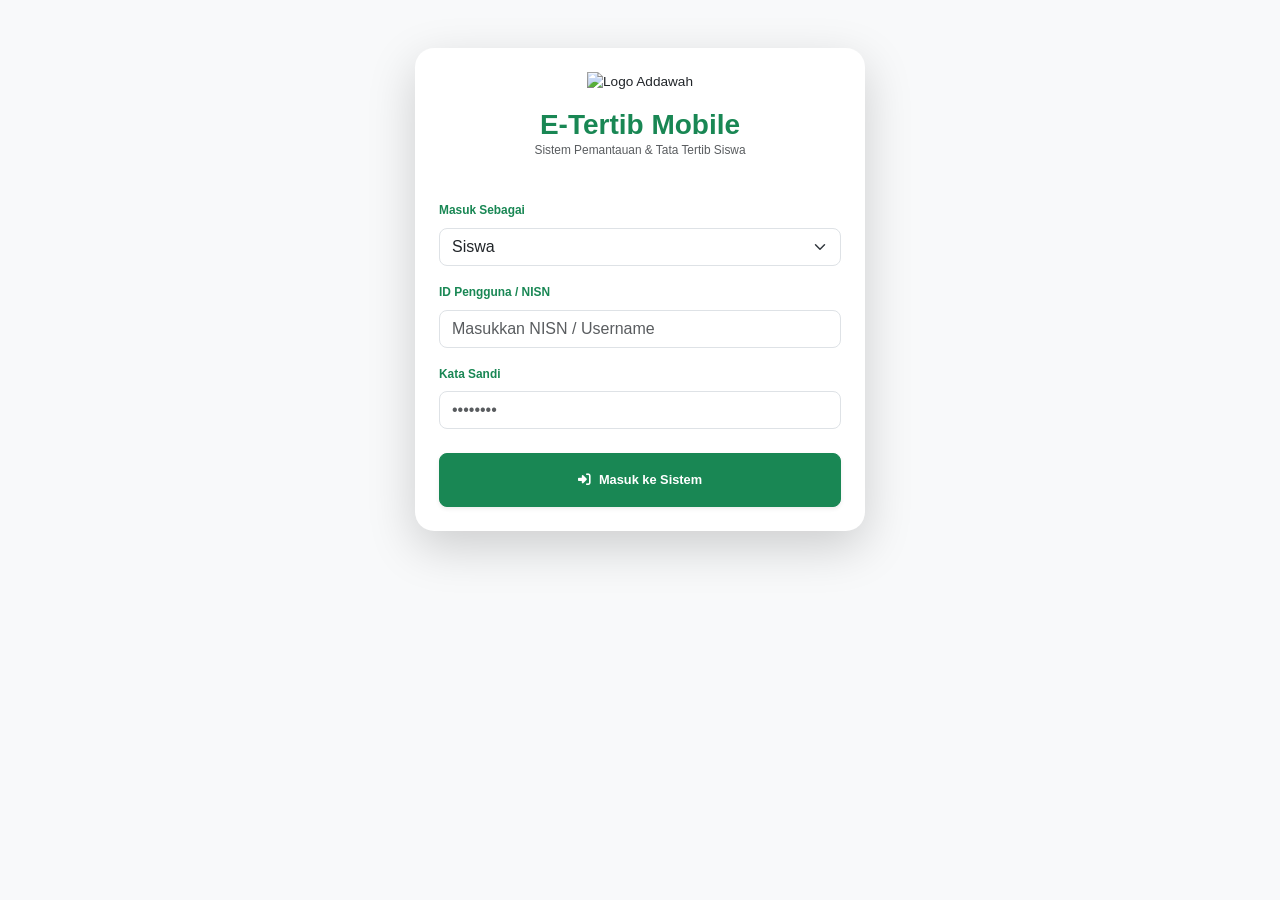
==== commit 3bd1fdc4: "RFID" ====
--- a/index.html
+++ b/index.html
@@ -1369,6 +1369,56 @@
   </div>
 </div>
 
+<!-- Modal Pendaftaran RFID -->
+<div class="modal fade" id="modalRFID" tabindex="-1" aria-labelledby="modalRFIDLabel" aria-hidden="true">
+  <div class="modal-dialog modal-dialog-centered">
+    <div class="modal-content">
+      <div class="modal-header bg-success text-white">
+        <h5 class="modal-title fw-bold" id="modalRFIDLabel">
+          <i class="bi bi-credit-card me-2"></i>Registrasi Kartu RFID
+        </h5>
+        <button type="button" class="btn-close btn-close-white" data-bs-dismiss="modal" aria-label="Close"></button>
+      </div>
+      <div class="modal-body p-4">
+        
+        <div id="alertBoxRFID" class="alert d-none" role="alert"></div>
+
+        <!-- FILTER KELAS DINAMIS (BARU) -->
+        <div class="mb-3">
+          <label class="form-label fw-bold text-success">Filter Kelas</label>
+          <select id="filterKelasRFID" class="form-select shadow-sm" onchange="muatDataUserRFID()">
+            <option value="">-- Semua Kelas / Guru & Staf --</option>
+            <!-- Opsi kelas akan diisi otomatis oleh JavaScript -->
+          </select>
+        </div>
+
+        <!-- 1. Pilih User -->
+        <div class="mb-4">
+          <label class="form-label fw-bold text-success">Pilih Nama (Siswa/Guru)</label>
+          <select id="userSelectRFID" class="form-select shadow-sm">
+            <option value="">-- Memuat data... --</option>
+          </select>
+        </div>
+
+       <!-- 2. Scan Kartu -->
+<div class="mb-3">
+  <div class="d-flex justify-content-between align-items-end mb-2">
+    <label class="form-label fw-bold text-success mb-0">Tempelkan Kartu Baru</label>
+    <!-- Tombol ini awalnya disembunyikan (d-none) -->
+    <button type="button" id="btnHapusRFID" class="btn btn-sm btn-danger d-none" onclick="hapusKartuRFID()">
+      <i class="bi bi-trash"></i> Hapus Kartu
+    </button>
+  </div>
+  <input type="text" id="rfidInputModal" class="form-control text-center bg-light shadow-sm" 
+         placeholder="Fokuskan kursor di sini..." autocomplete="off">
+  <small class="text-muted mt-2 d-block text-center">Data akan otomatis tertimpa jika Anda menempelkan kartu baru.</small>
+</div>
+
+      </div>
+    </div>
+  </div>
+</div>
+
     <!-- Panggil file JS Anda -->
     <script src="https://cdn.jsdelivr.net/npm/bootstrap@5.3.0/dist/js/bootstrap.bundle.min.js"></script>
     <script src="https://cdnjs.cloudflare.com/ajax/libs/html2pdf.js/0.10.1/html2pdf.bundle.min.js"></script>
--- a/style.css
+++ b/style.css
@@ -7,6 +7,8 @@
 body {
     font-family: 'Segoe UI', Tahoma, Geneva, Verdana, sans-serif;
 }
+
+
 
 /* Custom Utilities */
 .text-primary-green { 
@@ -154,4 +156,50 @@
     background-color: rgba(30, 41, 59, 0.6) !important;
     color: var(--text-main) !important;
     border-color: var(--border-color) !important;
-}+}
+
+
+
+
+/* Mengecilkan font dasar aplikasi */
+body, .card-body {
+    font-size: 0.85rem; 
+}
+
+/* Merapikan tabel untuk mode mobile */
+.table {
+    font-size: 0.85rem;
+}
+
+.table th {
+    font-size: 0.8rem;
+    white-space: nowrap; /* Mencegah teks judul tabel turun ke baris baru */
+    vertical-align: middle;
+}
+
+.table td {
+    vertical-align: middle;
+}
+
+/* Mengecilkan label/badge (Guru, Wali Kelas, dll) */
+.badge {
+    font-size: 0.7rem;
+    padding: 0.4em 0.6em;
+    font-weight: 500;
+}
+
+/* Mengecilkan tombol aksi (Edit, Hapus, Tambah Data) */
+.btn {
+    font-size: 0.8rem;
+}
+
+.btn-sm {
+    font-size: 0.75rem;
+    padding: 0.25rem 0.5rem;
+}
+
+/* Menyesuaikan judul halaman */
+h4, h5, .modal-title {
+    font-size: 1.1rem;
+    font-weight: 600;
+}
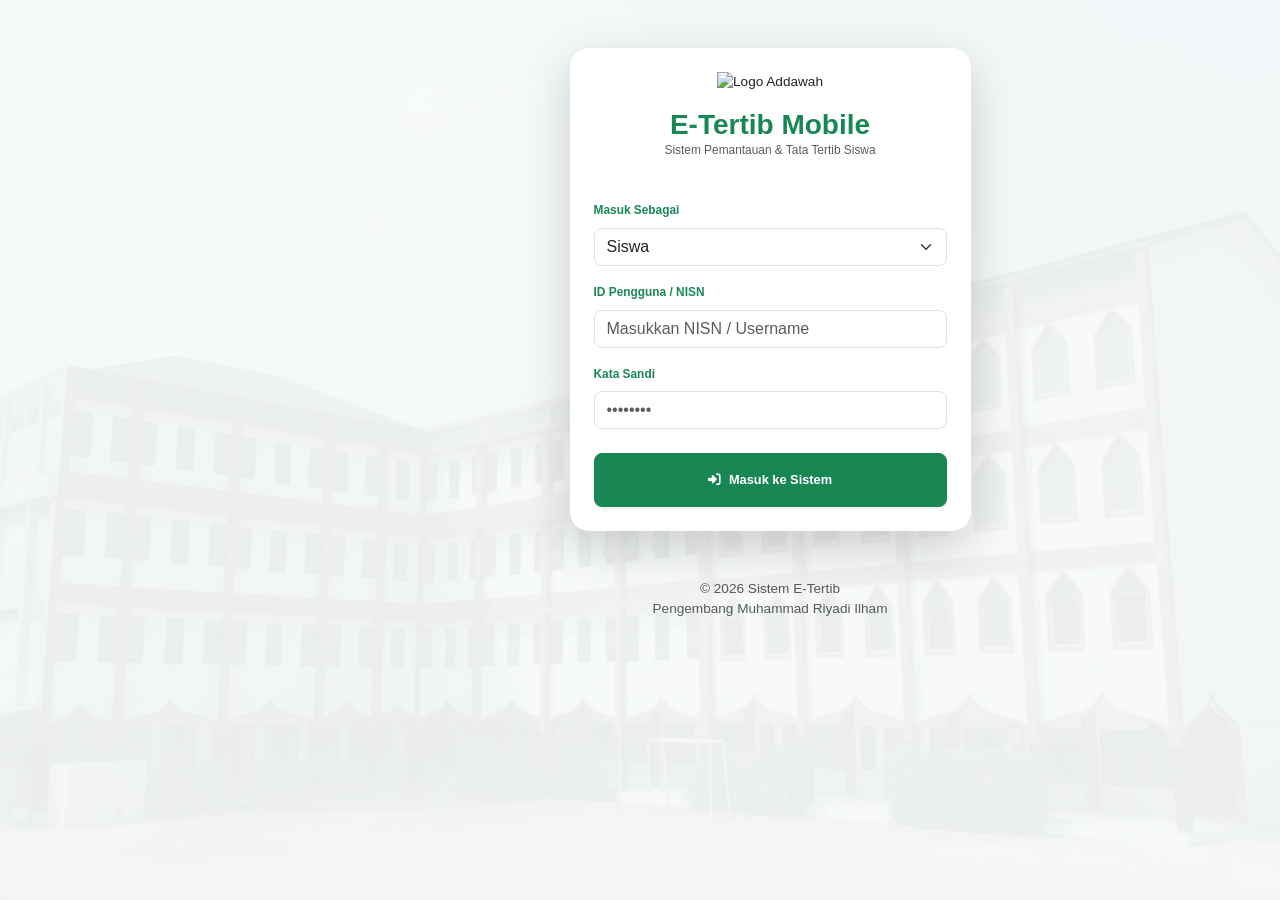
==== commit 8b437770: "updte UI desktop" ====
--- a/index.html
+++ b/index.html
@@ -30,58 +30,153 @@
       /* CSS KHUSUS NATIVE MOBILE APP */
       .app-header { background: linear-gradient(135deg, #198754 0%, #20c997 100%); border-bottom-left-radius: 30px; border-bottom-right-radius: 30px; padding: 25px 20px 40px 20px; color: white; }
       .clock-widget { background: rgba(255,255,255,0.2); backdrop-filter: blur(10px); border: 1px solid rgba(255,255,255,0.3); }
-    .menu-icon-bg {
-    width: 65px !important;
-    height: 65px !important;
-    display: inline-flex !important;
-    align-items: center;
-    justify-content: center;
-    border-radius: 20px;
-    box-shadow: 0 6px 15px rgba(0,0,0,0.08);
-    margin: 0 auto;
-}
-.menu-icon-box {
-    text-align: center;
-    padding: 10px;
-}
-
-/* Styling Bottom Nav Bar Ala Mobile App */
-#bottomNavBar {
-    position: fixed;
-    bottom: 0;
-    left: 0;
-    right: 0;
-    background: #ffffff;
-    box-shadow: 0 -4px 20px rgba(0,0,0,0.08);
-    display: flex;
-    justify-content: space-around;
-    align-items: center;
-    padding: 10px 5px;
-    border-top-left-radius: 20px;
-    border-top-right-radius: 20px;
-    z-index: 1020;
-}
-.bottom-nav-item {
-    cursor: pointer;
-    text-align: center;
-    flex: 1;
-    transition: 0.2s;
-    padding: 4px 0;
-}
-.bottom-nav-item:active { transform: scale(0.92); }
-.bottom-nav-icon { font-size: 1.25rem; margin-bottom: 2px; display: block; }
-.bottom-nav-text { font-size: 0.65rem; font-weight: bold; letter-spacing: 0.5px; }
-   /* Animasi Swipe Kanan ke Kiri untuk Alert Admin */
-@keyframes swipeInRight {
-    0% { opacity: 0; transform: translateX(40px); }
-    100% { opacity: 1; transform: translateX(0); }
-}
-.swipe-animate {
-    animation: swipeInRight 0.5s cubic-bezier(0.25, 0.8, 0.25, 1) forwards;
-}
+      .menu-icon-bg {
+        width: 65px !important;
+        height: 65px !important;
+        display: inline-flex !important;
+        align-items: center;
+        justify-content: center;
+        border-radius: 20px;
+        box-shadow: 0 6px 15px rgba(0,0,0,0.08);
+        margin: 0 auto;
+      }
+      .menu-icon-box {
+          text-align: center;
+          padding: 10px;
+      }
+
+      /* Styling Bottom Nav Bar Ala Mobile App */
+      #bottomNavBar {
+          position: fixed;
+          bottom: 0;
+          left: 0;
+          right: 0;
+          background: #ffffff;
+          box-shadow: 0 -4px 20px rgba(0,0,0,0.08);
+          display: flex;
+          justify-content: space-around;
+          align-items: center;
+          padding: 10px 5px;
+          border-top-left-radius: 20px;
+          border-top-right-radius: 20px;
+          z-index: 1020;
+      }
+      .bottom-nav-item {
+          cursor: pointer;
+          text-align: center;
+          flex: 1;
+          transition: 0.2s;
+          padding: 4px 0;
+      }
+      .bottom-nav-item:active { transform: scale(0.92); }
+      .bottom-nav-icon { font-size: 1.25rem; margin-bottom: 2px; display: block; }
+      .bottom-nav-text { font-size: 0.65rem; font-weight: bold; letter-spacing: 0.5px; }
+          
+      /* Animasi Swipe Kanan ke Kiri untuk Alert Admin */
+      @keyframes swipeInRight {
+          0% { opacity: 0; transform: translateX(40px); }
+          100% { opacity: 1; transform: translateX(0); }
+      }
+      .swipe-animate {
+          animation: swipeInRight 0.5s cubic-bezier(0.25, 0.8, 0.25, 1) forwards;
+      }
+
+      /* =======================================================
+         PERBAIKAN CSS: KONTROL VISUAL SIDEBAR & LOGIN
+         ======================================================= */
+      body { transition: padding 0.3s ease; }
+      .desktop-sidebar { display: none !important; } /* Sembunyikan default */
+      .sidebar-role-menu { display: none; } /* Sembunyikan isi menu default */
+      
+      @media (min-width: 992px) {
+          /* Sidebar HANYA muncul jika body memiliki atribut data-role (Sudah Login) */
+          body[data-role] .desktop-sidebar { display: block !important; }
+          body[data-role] { padding-left: 260px !important; }
+          
+          /* Sembunyikan navigasi hp & gelembung jika sudah di desktop & login */
+          body[data-role] .menu-icon-box { display: none !important; }
+          body[data-role] #bottomNavBar { display: none !important; }
+      }
    </style>
 </head>
 <body>
+
+    <!-- BACKGROUND GLOBAL UNTUK SELURUH HALAMAN -->
+<div style="position: fixed; top: 0; left: 0; width: 100vw; height: 100vh; z-index: -999; 
+            background-image: url('assets/img/latarsekolah.jpeg'); background-size: cover; background-position: center;">
+</div>
+<div style="position: fixed; top: 0; left: 0; width: 100vw; height: 100vh; z-index: -998; 
+            background-color: rgba(248, 251, 250, 0.94);"> <!-- Lapisan transparansi -->
+</div>
+
+    <!-- SIDEBAR KHUSUS DESKTOP (Hanya Tampil di Laptop SETELAH LOGIN) -->
+    <div class="desktop-sidebar shadow-sm">
+        <div class="text-center py-4 border-bottom mb-3">
+            <img src="https://i.ibb.co.com/Ngh0x6Rr/Addawah-300x.png" width="65" alt="Logo" class="mb-2">
+            <h5 class="fw-bold text-success mb-0">ADDAWAH MELESAT</h5>
+            <small class="text-muted">SMK Ad-Da'wah</small>
+        </div>
+        
+        <div id="desktopSidebarMenu">
+            
+            <!-- MENU 1: KHUSUS ADMIN GANTI MENYESUAIKAN const daftarMenuApp -->
+            <div id="sidebarMenuadmin" class="sidebar-role-menu">
+                <div class="sidebar-menu-item active" onclick="bukaHalamanApp('admin_stats', 'Dashboard')"><i class="fa-solid fa-chart-pie text-primary"></i> Dashboard</div>
+                <div class="sidebar-menu-item" onclick="bukaHalamanApp('admin_verif', 'Antrean Lapor')"><i class="fa-solid fa-clipboard-check text-warning"></i> Antrean Lapor</div>
+                <div class="sidebar-menu-item" onclick="bukaHalamanApp('admin_lapor', 'Buat Laporan')"><i class="fa-solid fa-plus-circle text-success"></i> Buat Laporan</div>
+                <div class="sidebar-menu-item" onclick="bukaHalamanApp('admin_siswa', 'Kelola Siswa')"><i class="fa-solid fa-users-gear text-info"></i> Kelola Siswa</div>
+                <div class="sidebar-menu-item" onclick="bukaHalamanApp('admin_guru', 'Data Guru')"><i class="fa-solid fa-chalkboard-user text-primary"></i> Data Guru</div>
+                <div class="sidebar-menu-item" onclick="bukaHalamanApp('admin_kamus', 'Kamus SP')"><i class="fa-solid fa-book text-secondary"></i> Kamus SP</div>
+                <div class="sidebar-menu-item" onclick="bukaHalamanApp('admin_rekap', 'Rekap SP')"><i class="fa-solid fa-file-pdf text-danger"></i> Rekap SP</div>
+                <div class="sidebar-menu-item" onclick="bukaHalamanApp('admin_rekapabsen', 'Rekap Absen')"><i class="fa-solid fa-calendar-check text-info"></i> Rekap Absen</div>
+                <div class="sidebar-menu-item" onclick="bukaHalamanApp('admin_absensi', 'Sistem QR')"><i class="fa-solid fa-qrcode text-primary"></i> Sistem QR</div>
+                <div class="sidebar-menu-item" onclick="bukaHalamanApp('admin_cetakqr', 'Cetak QR')"><i class="fa-solid fa-print text-dark"></i> Cetak QR</div>
+                <div class="sidebar-menu-item" onclick="bukaHalamanApp('admin_eraport', 'Set E-Raport')"><i class="fa-solid fa-gears text-danger"></i> Set E-Raport</div>
+                <div class="sidebar-menu-item" onclick="bukaHalamanApp('admin_broadcast', 'Broadcast')"><i class="fa-solid fa-bullhorn text-dark"></i> Broadcast</div>
+                <div class="sidebar-menu-item" onclick="bukaHalamanApp('admin_rfid', 'Daftar RFID')"><i class="fa-solid fa-id-card text-success"></i> Daftar RFID</div>
+            </div>
+
+            <!-- MENU 2: KHUSUS SISWA -->
+            <div id="sidebarMenusiswa" class="sidebar-role-menu">
+                <div class="sidebar-menu-item active" onclick="bukaHalamanApp('siswa_profil', 'Profil')"><i class="fa-solid fa-id-badge text-success"></i> Profil Saya</div>
+                <div class="sidebar-menu-item" onclick="bukaHalamanApp('siswa_poin', 'Cek Poin')"><i class="fa-solid fa-triangle-exclamation text-warning"></i> Poin Pelanggaran</div>
+                <div class="sidebar-menu-item" onclick="bukaHalamanApp('siswa_pelanggaran', 'Pelanggaran')"><i class="fa-solid fa-clock-rotate-left text-danger"></i> Riwayat Pelanggaran</div>
+                <div class="sidebar-menu-item" onclick="bukaHalamanApp('siswa_logabsen', 'Log Absensi')"><i class="fa-solid fa-calendar-check text-info"></i> Riwayat Absen</div>
+                <div class="sidebar-menu-item" onclick="bukaHalamanApp('siswa_izin', 'Izin / Sakit')"><i class="fa-solid fa-file-medical text-primary"></i> Pengajuan Izin</div>
+                <div class="sidebar-menu-item" onclick="bukaHalamanApp('siswa_lapor', 'Lapor Pelanggaran')"><i class="fa-solid fa-bullhorn text-danger"></i> Lapor Pelanggaran</div>
+            </div>
+
+            <!-- MENU 3: KHUSUS GURU -->
+            <div id="sidebarMenuguru" class="sidebar-role-menu">
+                <div class="sidebar-menu-item active" onclick="bukaHalamanApp('guru_profil', 'Profil & QR Code')"><i class="fa-solid fa-id-badge text-primary"></i> Profil & QR Code</div>
+                <div class="sidebar-menu-item" onclick="bukaHalamanApp('guru_logabsen', 'Riwayat Kehadiran')"><i class="fa-solid fa-calendar-check text-info"></i> Riwayat Kehadiran</div>
+                <div class="sidebar-menu-item" onclick="bukaHalamanApp('guru_lapor', 'Lapor Siswa')"><i class="fa-solid fa-pen-to-square text-success"></i> Lapor Pelanggaran Siswa</div>
+                <div class="sidebar-menu-item" onclick="bukaHalamanApp('guru_eraport', 'E-Raport')"><i class="fa-solid fa-book-open text-warning"></i> E-Raport</div>
+            </div>
+
+            <!-- MENU 4: KHUSUS WALI KELAS -->
+            <div id="sidebarMenuwalikelas" class="sidebar-role-menu">
+                <div class="sidebar-menu-item active" onclick="bukaHalamanApp('guru_profil', 'Profil & QR Code')"><i class="fa-solid fa-id-badge text-primary"></i> Profil & QR Code</div>
+                <div class="sidebar-menu-item" onclick="bukaHalamanApp('guru_logabsen', 'Riwayat Kehadiran')"><i class="fa-solid fa-calendar-check text-info"></i> Riwayat Kehadiran</div>
+                <div class="sidebar-menu-item" onclick="bukaHalamanApp('guru_lapor', 'Lapor Siswa')"><i class="fa-solid fa-pen-to-square text-success"></i> Lapor Pelanggaran Siswa</div>
+                <div class="sidebar-menu-item" onclick="bukaHalamanApp('guru_eraport', 'E-Raport')"><i class="fa-solid fa-book-open text-warning"></i> E-Raport</div>
+                <div class="sidebar-menu-item active" onclick="bukaHalamanApp('wali_siswa', 'Data Kelas')"><i class="fa-solid fa-users text-primary-green"></i> Data Siswa & Poin</div>
+                <div class="sidebar-menu-item" onclick="bukaHalamanApp('wali_absensi', 'Rekap Absensi')"><i class="fa-solid fa-calendar-check text-info"></i> Rekap Absensi Kelas</div>
+                <div class="sidebar-menu-item" onclick="bukaHalamanApp('wali_izin', 'Persetujuan Izin')"><i class="fa-solid fa-list-check text-success"></i> Persetujuan Izin</div>
+                <div class="sidebar-menu-item" onclick="bukaHalamanApp('wali_eraport', 'E-Raport Kelas')"><i class="fa-solid fa-file-pdf text-danger"></i> E-Raport Kelas</div>
+            </div>
+
+        </div>
+        <!-- ... (Blok sidebarMenuwalikelas ada di atas sini) ... -->
+
+        <!-- TOMBOL LOGOUT UNTUK SEMUA ROLE -->
+        <div class="mt-auto p-3 border-top mt-4 text-center w-100">
+            <button onclick="logout()" class="btn btn-outline-danger w-100 fw-bold rounded-pill shadow-sm py-2">
+                <i class="fa-solid fa-right-from-bracket me-2"></i>Keluar Akun
+            </button>
+        </div>
+    </div> <!-- Ini penutup akhir div class="desktop-sidebar" milik Anda -->
+    </div>
 
     <!-- NAVBAR LAMA (Disembunyikan karena diganti UI Mobile) -->
     <nav id="navbar" class="navbar navbar-expand-lg navbar-dark bg-primary-green shadow-sm sticky-top d-none">
@@ -146,7 +241,6 @@
                     <h5 class="fw-bold mb-0" id="txtAppNamaUser">Nama User</h5>
                     <small style="opacity: 0.9;">SMK AD-DA'WAH JAKARTA</small>
                 </div>
-                
                 <!-- TOMBOL AKSI KANAN (TOMBOL GELAP/TERANG & LOGOUT) -->
                 <div class="d-flex gap-2 align-items-center">
                     <button class="btn btn-light btn-sm rounded-circle shadow d-flex align-items-center justify-content-center" onclick="toggleDarkMode()" style="width: 40px; height: 40px;" title="Ubah Mode Tampilan">
@@ -317,104 +411,110 @@
             </div>
         </div>
 
-        <!-- ================= TAB CEK POIN SISWA ================= -->
-<div id="siswaTabPoin" style="display: none;">
-    <div class="card shadow-sm border-0 rounded-4 p-4 bg-white">
-        <!-- HEADER KARTU POIN -->
-        <div class="d-flex justify-content-between align-items-center mb-4 border-bottom pb-3">
+<!-- TAB UI BARU: POIN & RIWAYAT PELANGGARAN SISWA -->
+<div id="siswaTabPoin" style="display: none; padding: 30px 15px;">
+    
+    <div class="container position-relative" style="max-width: 1100px;">
+        <!-- HEADER -->
+        <div class="d-flex justify-content-between align-items-end mb-4">
             <div>
-                <small class="text-muted fw-bold text-uppercase" style="font-size: 0.7rem; letter-spacing: 1px;">Poin Pelanggaran</small>
-                <h3 class="fw-bold text-dark m-0" id="poinNamaSiswa">Memuat...</h3>
-                <span class="text-muted small" id="poinNisnKelas">-</span>
-            </div>
-            <div class="rounded-circle bg-success text-white d-flex align-items-center justify-content-center shadow-sm" style="width: 50px; height: 50px; font-size: 1.2rem;" id="poinInisial">
-                <i class="fa-solid fa-user"></i>
-            </div>
-        </div>
-
+                <div class="fw-bold text-success mb-1" style="font-size: 0.8rem; letter-spacing: 1px;">POIN PELANGGARAN</div>
+                <h1 class="fw-bolder text-dark mb-0 text-uppercase" style="font-size: 2.2rem; letter-spacing: -0.5px;" id="uiPoinNama">MEMUAT NAMA...</h1>
+                <div class="text-muted small mt-1">NISN: <span id="uiPoinNisn">-</span> | Kelas: <span id="uiPoinKelas">-</span></div>
+            </div>
+            <div class="text-end d-none d-md-block">
+                <div class="fst-italic text-success fw-bold" style="font-family: serif; font-size: 1.1rem;">
+                    "Disiplin hari ini,<br>membentuk pribadi yang lebih baik."
+                </div>
+            </div>
+        </div>
+
+        <!-- DUA KOLOM KONTEN -->
         <div class="row g-4">
-            <!-- KOTAK KIRI: AKUMULASI POIN & PROGRESS BAR -->
-            <div class="col-md-5">
-                <div class="card text-white shadow-sm border-0 rounded-4 p-4 bg-success position-relative overflow-hidden" style="background: linear-gradient(135deg, #198754 0%, #20c997 100%);">
-                    <div class="d-flex justify-content-between align-items-center mb-3">
-                        <span class="small fw-bold text-uppercase" style="letter-spacing: 0.5px;"><i class="fa-solid fa-triangle-exclamation me-1"></i>Total Akumulasi Poin</span>
-                        <span class="badge bg-white text-success fw-bold px-3 py-1.5 rounded-pill shadow-sm" id="badgeStatusSp">AMAN</span>
+            
+            <!-- KOLOM KIRI: KARTU TOTAL POIN -->
+            <div class="col-lg-4">
+                <div class="card border-0 p-4 mb-3" style="border-radius: 16px; background: linear-gradient(135deg, #0b7a4d, #129e66); box-shadow: 0 10px 30px rgba(11, 122, 77, 0.2);">
+                    <div class="d-flex justify-content-between align-items-center mb-4 text-white">
+                        <div class="fw-bold fs-6"><i class="fa-solid fa-shield-halved me-2"></i> TOTAL POIN</div>
+                        <span class="badge bg-white text-success rounded-pill px-3 py-2 fs-6 shadow-sm fw-bold" id="uiPoinSp">SP -</span>
+                    </div>
+                    <div class="display-1 fw-bolder text-white lh-1 mb-0" id="uiPoinTotal" style="font-size: 5.5rem;">0</div>
+                    <div class="text-white opacity-75 small fw-semibold mb-4 mt-2">
+                        <i class="fa-solid fa-scale-balanced me-1"></i> / 100 Ambang Batas Sekolah
                     </div>
                     
-                    <div class="my-3">
-                        <h1 class="fw-bold mb-0 display-3" id="angkaTotalPoin">0</h1>
-                        <span class="opacity-75 small fw-bold">/ 100 Ambang Batas Sekolah</span>
-                    </div>
-
-                    <!-- Progress Bar -->
-                    <div class="progress bg-black bg-opacity-25 rounded-pill my-3" style="height: 8px;">
-                        <div id="progressBarPoin" class="progress-bar bg-white rounded-pill" role="progressbar" style="width: 0%"></div>
-                    </div>
-                    
-                    <small class="text-white opacity-75 d-block text-end" style="font-size: 0.7rem;">Sistem E-Tertib Ad-Da'Wah</small>
-                </div>
-
-                <!-- KOTAK INFORMASI PENTING -->
-                <div class="card shadow-sm border-0 rounded-4 p-3 bg-light mt-3 border-start border-success border-4">
-                    <h6 class="fw-bold text-dark small mb-1"><i class="fa-solid fa-circle-info text-success me-1"></i>Informasi Penting</h6>
-                    <p class="text-secondary small mb-0" style="font-size: 0.8rem; line-height: 1.4;">
-                        Poin ini dihitung berdasarkan total pelanggaran berstatus <b>Disetujui</b> pada tahun ajaran aktif. Jaga selalu kedisiplinan Anda.
-                    </p>
-                </div>
-            </div>
-
-            <!-- KOTAK KANAN: RIWAYAT BULANAN / CATATAN PELANGGARAN -->
-            <div class="col-md-7">
-                <div class="d-flex justify-content-between align-items-center mb-3">
-                    <h5 class="fw-bold text-dark m-0">Riwayat Pelanggaran</h5>
-                    <span class="badge bg-light text-secondary border fw-bold px-3 py-2 rounded-pill">Tahun Ajaran Aktif</span>
-                </div>
-
-                <div class="card border border-2 border-dashed rounded-4 p-4 text-center bg-white shadow-sm" style="min-height: 280px; display: flex; align-items: center; justify-content: center;">
-                    <div id="kontenRiwayatPoinSiswa">
-                        <!-- Default jika bersih / tidak ada pelanggaran -->
-                        <div class="text-success mb-2" style="font-size: 2.5rem;">
-                            <i class="fa-solid fa-shield-heart fa-beat"></i>
-                        </div>
-                        <h5 class="fw-bold text-dark mb-1">Berperilaku Sangat Baik!</h5>
-                        <p class="text-muted small m-0">TIDAK ADA CATATAN PELANGGARAN TERDETEKSI.</p>
-                    </div>
-                </div>
-            </div>
+                    <div class="progress mb-2" style="height: 6px; background-color: rgba(255,255,255,0.2); border-radius: 10px;">
+                        <div class="progress-bar bg-white" id="uiPoinBar" style="width: 0%; border-radius: 10px;"></div>
+                    </div>
+                    <div class="text-end text-white opacity-75" style="font-size: 0.7rem;">Sistem E-Tertib Addawah</div>
+                </div>
+            </div>
+
+            <!-- KOLOM KANAN: TABEL RIWAYAT PELANGGARAN -->
+            <div class="col-lg-8">
+                <div class="card border-0 h-100 p-0 bg-white" style="border-radius: 16px; box-shadow: 0 5px 25px rgba(0,0,0,0.03);">
+                    <div class="p-4 d-flex justify-content-between align-items-start border-bottom border-light">
+                        <div class="d-flex align-items-center">
+                            <div class="bg-light text-success rounded-circle d-flex align-items-center justify-content-center me-3" style="width: 45px; height: 45px;">
+                                <i class="fa-regular fa-clock fs-5"></i>
+                            </div>
+                            <div>
+                                <h5 class="fw-bold text-dark mb-0">Riwayat Pelanggaran</h5>
+                                <span class="text-muted small">Daftar pelanggaran yang pernah Anda lakukan.</span>
+                            </div>
+                        </div>
+                    </div>
+
+                    <div class="p-4 pt-2 table-responsive">
+                        <table class="table table-borderless align-middle w-100 m-0">
+                            <thead style="background-color: #f1f8f5; border-radius: 10px;">
+                                <tr>
+                                    <th class="text-success fw-bold py-3 ps-3" style="border-top-left-radius: 8px; border-bottom-left-radius: 8px;">Tanggal</th>
+                                    <th class="text-success fw-bold py-3">Poin</th>
+                                    <th class="text-success fw-bold py-3">Keterangan</th>
+                                    <!-- KOLOM PELAPOR & BUKTI DIKEMBALIKAN -->
+                                    <th class="text-success fw-bold py-3">Pelapor</th>
+                                    <th class="text-success fw-bold py-3 text-center" style="border-top-right-radius: 8px; border-bottom-right-radius: 8px;">Bukti</th>
+                                </tr>
+                            </thead>
+                            <tbody id="uiPoinTabelData">
+                                <tr>
+                                    <td colspan="5" class="text-center py-5 text-muted">
+                                        <i class="fa-solid fa-spinner fa-spin fs-4 mb-2"></i><br>Memuat data riwayat...
+                                    </td>
+                                </tr>
+                            </tbody>
+                        </table>
+                    </div>
+                </div>
+            </div>
+
         </div>
     </div>
 </div>
 
         <!-- ================= TAB GURU ================= -->
-        <!-- ================= TAB GURU ================= -->
-<div id="guruTabProfil">
-    <div class="card shadow-sm border-0 rounded-4 p-4 text-center bg-white mx-auto" style="max-width: 400px;">
-        <h5 class="fw-bold mb-4"><i class="fa-solid fa-id-badge text-primary me-2"></i>Profil & QR Code</h5>
-        
-        <!-- WADAH FOTO PROFIL GURU (BARU) -->
-        <div class="mb-3 position-relative d-inline-block">
-            <img id="imgProfilGuru" src="https://ui-avatars.com/api/?name=Guru&background=0d6efd&color=fff" 
-                 class="rounded-circle border border-4 border-primary object-fit-cover shadow-sm" 
-                 style="width: 150px; height: 150px; background-color: #f8f9fa;" alt="Foto Profil">
-            
-            <label for="inputFotoProfilGuru" class="btn btn-primary position-absolute bottom-0 end-0 rounded-circle shadow" style="width: 40px; height: 40px; padding: 8px; cursor: pointer;">
-                <i class="fa-solid fa-camera"></i>
-            </label>
-            <input type="file" id="inputFotoProfilGuru" accept="image/*" style="display: none;" onchange="previewDanUploadFotoGuru(this)">
-        </div>
-        
-        <h5 class="fw-bold text-dark mb-0" id="lblNamaGuruQR">Nama Guru</h5>
-        <p class="text-muted mb-1">ID / NIP: <span id="lblIdGuruQR" class="fw-bold">...</span></p>
-        <div id="statusUploadFotoGuru" class="small fw-bold mt-2 mb-3"></div>
-
-        <div class="d-flex justify-content-center bg-light p-3 rounded-3 mb-3">
-            <div id="qrCodeGuru"></div>
-        </div>
-        
-        <!-- Keterangan Status Absen Tersinkronisasi -->
-        <div id="statusAbsenGuru" class="alert alert-secondary py-2 mb-0 fw-bold">Belum Absen Hari Ini</div>
-    </div>
-</div>
+        <div id="guruTabProfil">
+            <div class="card shadow-sm border-0 rounded-4 p-4 text-center bg-white mx-auto" style="max-width: 400px;">
+                <h5 class="fw-bold mb-4"><i class="fa-solid fa-id-badge text-primary me-2"></i>Profil & QR Code</h5>
+                <div class="mb-3 position-relative d-inline-block">
+                    <img id="imgProfilGuru" src="https://ui-avatars.com/api/?name=Guru&background=0d6efd&color=fff" class="rounded-circle border border-4 border-primary object-fit-cover shadow-sm" style="width: 150px; height: 150px; background-color: #f8f9fa;" alt="Foto Profil">
+                    <label for="inputFotoProfilGuru" class="btn btn-primary position-absolute bottom-0 end-0 rounded-circle shadow" style="width: 40px; height: 40px; padding: 8px; cursor: pointer;">
+                        <i class="fa-solid fa-camera"></i>
+                    </label>
+                    <input type="file" id="inputFotoProfilGuru" accept="image/*" style="display: none;" onchange="previewDanUploadFotoGuru(this)">
+                </div>
+                <h5 class="fw-bold text-dark mb-0" id="lblNamaGuruQR">Nama Guru</h5>
+                <p class="text-muted mb-1">ID / NIP: <span id="lblIdGuruQR" class="fw-bold">...</span></p>
+                <div id="statusUploadFotoGuru" class="small fw-bold mt-2 mb-3"></div>
+
+                <div class="d-flex justify-content-center bg-light p-3 rounded-3 mb-3">
+                    <div id="qrCodeGuru"></div>
+                </div>
+                <div id="statusAbsenGuru" class="alert alert-secondary py-2 mb-0 fw-bold">Belum Absen Hari Ini</div>
+            </div>
+        </div>
         <div id="guruTabLogAbsen">
             <div class="card shadow-sm border-0 rounded-4 p-4 bg-white">
                 <h5 class="fw-bold mb-3"><i class="fa-solid fa-calendar-check text-primary-green me-2"></i>Riwayat Kehadiran Guru</h5>
@@ -427,7 +527,6 @@
                 <div id="wadahFormLaporGuru"></div>
             </div>
         </div>
-
         <!-- ================= TAB GURU E-RAPORT ================= -->
         <div id="guruTabEraport" style="display: none;">
             <div class="card shadow-sm border-0 rounded-4 bg-white mb-4">
@@ -441,13 +540,10 @@
                     </button>
                 </div>
                 <div class="card-body p-4 bg-light">
-                    <!-- Tempat render kotak-kotak mapel guru -->
                     <div class="row" id="wadahMapelGuru"></div>
                 </div>
             </div>
             
-            <!-- (Nanti di sini akan jadi tempat fitur Kelola Nilai & Tugas yang akan kita buat di Tahap 3) -->
-            <!-- TAMPILAN DAFTAR TUGAS & NILAI (MUNCUL SAAT KLIK KELOLA NILAI) -->
             <div id="wadahKelolaNilai" style="display: none;">
                 <div class="d-flex align-items-center mb-3">
                     <button class="btn btn-light shadow-sm rounded-circle me-3 border" onclick="kembaliKeMapelEraport()" style="width: 40px; height: 40px;">
@@ -469,18 +565,13 @@
                     <div class="card-body p-3">
                         <div class="table-responsive">
                             <table class="table table-hover align-middle text-center mb-0">
-                                <thead class="table-light">
-                                    <tr><th>Tanggal</th><th>Nama Tugas</th><th>Komponen</th><th>Aksi Nilai</th></tr>
-                                </thead>
-                                <tbody id="tbTugasGuru">
-                                    <tr><td colspan="4" class="py-4 text-muted">Memuat data...</td></tr>
-                                </tbody>
+                                <thead class="table-light"><tr><th>Tanggal</th><th>Nama Tugas</th><th>Komponen</th><th>Aksi Nilai</th></tr></thead>
+                                <tbody id="tbTugasGuru"><tr><td colspan="4" class="py-4 text-muted">Memuat data...</td></tr></tbody>
                             </table>
                         </div>
                     </div>
                 </div>
             </div>
-
         </div>
 
         <!-- ================= TAB WALI KELAS ================= -->
@@ -509,7 +600,6 @@
                 <div class="table-responsive"><table class="table table-hover align-middle text-center"><thead class="table-light"><tr><th>Tanggal</th><th>Siswa</th><th>Tipe</th><th>Alasan</th><th>Bukti</th><th>Aksi</th></tr></thead><tbody id="tbAntreanIzinWali"><tr><td colspan="6" class="text-muted">Memuat antrean...</td></tr></tbody></table></div>
             </div>
         </div>
-
         <div id="waliTabEraport" style="display: none;">
             <div class="card shadow-sm border-0 rounded-4 bg-white mb-4">
                <div class="card-header bg-success text-white py-3 d-flex justify-content-between align-items-center">
@@ -517,14 +607,9 @@
                         <h5 class="fw-bold mb-0"><i class="fa-solid fa-file-pdf me-2"></i>E-Raport Siswa</h5>
                         <small class="text-white-50" id="lblKelasEraportWali">Kelas: Memuat...</small>
                     </div>
-                    <!-- KUMPULAN TOMBOL CETAK -->
                     <div>
-                        <button class="btn btn-warning btn-sm fw-bold shadow-sm text-dark me-2" onclick="cetakLedgerKelas()">
-                            <i class="fa-solid fa-table-list me-1"></i> Cetak Ledger
-                        </button>
-                        <button class="btn btn-light btn-sm fw-bold text-success shadow-sm" onclick="bukaModalPengaturanCetak()">
-                            <i class="fa-solid fa-cogs me-1"></i> Pengaturan Cetak
-                        </button>
+                        <button class="btn btn-warning btn-sm fw-bold shadow-sm text-dark me-2" onclick="cetakLedgerKelas()"><i class="fa-solid fa-table-list me-1"></i> Cetak Ledger</button>
+                        <button class="btn btn-light btn-sm fw-bold text-success shadow-sm" onclick="bukaModalPengaturanCetak()"><i class="fa-solid fa-cogs me-1"></i> Pengaturan Cetak</button>
                     </div>
                 </div>
                 <div class="card-body p-3">
@@ -533,17 +618,8 @@
                     </div>
                     <div class="table-responsive">
                         <table class="table table-hover align-middle text-center mb-0 border">
-                            <thead class="table-light">
-                                <tr>
-                                    <th>No</th>
-                                    <th class="text-start">Nama Siswa (NISN)</th>
-                                    <th>Status Catatan</th>
-                                    <th>Aksi Cetak</th>
-                                </tr>
-                            </thead>
-                            <tbody id="tbSiswaRaportWali">
-                                <tr><td colspan="4" class="py-4 text-muted">Memuat daftar siswa...</td></tr>
-                            </tbody>
+                            <thead class="table-light"><tr><th>No</th><th class="text-start">Nama Siswa (NISN)</th><th>Status Catatan</th><th>Aksi Cetak</th></tr></thead>
+                            <tbody id="tbSiswaRaportWali"><tr><td colspan="4" class="py-4 text-muted">Memuat daftar siswa...</td></tr></tbody>
                         </table>
                     </div>
                 </div>
@@ -552,25 +628,99 @@
 
         <!-- ================= TAB ADMIN ================= -->
         <div id="tabStats">
-            <div class="row g-3 mb-4">
-                <div class="col-md-4"><div class="card bg-primary-green text-white shadow-sm border-0 rounded-4 p-3 card-stat" onclick="bukaHalamanApp('siswa', 'Data Siswa')"><h6 class="fw-normal"><i class="fa-solid fa-users me-2"></i>Total Siswa</h6><h2 id="statTotalSiswa" class="fw-bold mb-0">0</h2></div></div>
-                <div class="col-md-4"><div class="card bg-warning text-dark shadow-sm border-0 rounded-4 p-3 card-stat" onclick="bukaHalamanApp('verif', 'Laporan Pending')"><h6 class="fw-normal"><i class="fa-solid fa-hourglass-half me-2"></i>Laporan Pending</h6><h2 id="statPending" class="fw-bold mb-0">0</h2></div></div>
-                <div class="col-md-4"><div class="card bg-danger text-white shadow-sm border-0 rounded-4 p-3 card-stat" onclick="bukaHalamanApp('siswa', 'Siswa Kritis')"><h6 class="fw-normal"><i class="fa-solid fa-triangle-exclamation me-2"></i>Siswa Kritis (SP)</h6><h2 id="statKritis" class="fw-bold mb-0">0</h2></div></div>
-                
-                <div class="card shadow-sm border-0 rounded-4 p-4 mt-4 bg-white">
-                    <h5 class="fw-bold mb-3"><i class="fa-solid fa-users text-success me-2"></i>Rekapitulasi Jumlah Siswa</h5>
-                    <div class="table-responsive">
-                        <table class="table table-bordered table-hover text-center align-middle mb-0" style="border-color: #dee2e6;">
-                            <thead class="table-light"><tr><th rowspan="2" class="align-middle">NO</th><th rowspan="2" class="align-middle text-start">KELAS</th><th colspan="2" class="text-center">JENIS KELAMIN</th><th rowspan="2" class="align-middle">JUMLAH</th><th rowspan="2" class="align-middle">TOTAL PER TINGKATAN</th></tr><tr><th class="text-center" style="width: 80px;">L</th><th class="text-center" style="width: 80px;">P</th></tr></thead>
-                            <tbody id="tbRekapSiswa"><tr><td colspan="6" class="text-muted py-4"><i class="fa-solid fa-spinner fa-spin me-2"></i>Menghitung data siswa...</td></tr></tbody>
-                            <tfoot id="tfRekapSiswa" class="table-light fw-bold"></tfoot>
-                        </table>
-                    </div>
-                </div>
-            </div>
-            <div class="card shadow-sm border-0 rounded-4 p-4 bg-white mb-4"><h5 class="fw-bold text-dark mb-3"><i class="fa-solid fa-layer-group text-primary-green me-2"></i>Jumlah Pelanggaran Per Kelas</h5><div class="row g-3" id="wadahCardKelas"></div></div>
-            <div class="card shadow-sm border-0 rounded-4 p-4 bg-white"><h5 class="fw-bold text-dark mb-3"><i class="fa-solid fa-chart-line text-primary-green me-2"></i>Tren Real-time Pelanggaran</h5><canvas id="chartPelanggaran" height="100"></canvas></div>
-        </div>
+            <div class="container-fluid py-3">
+                <div class="app-header shadow-sm position-relative mb-4" style="border-radius: 20px !important;">
+                    <div class="d-flex justify-content-between align-items-center">
+                        <div>
+                            <small class="text-warning fw-bold"><i class="fa-solid fa-star"></i> SELAMAT DATANG,</small>
+                            <h4 class="mb-0 fw-bold text-white" id="namaAdminHead">Admin Sekolah</h4>
+                            <small class="text-white opacity-75">SMK AD-DA'WAH JAKARTA</small>
+                        </div>
+                        <div class="d-flex gap-2 align-items-center">
+                            <button class="btn btn-light btn-sm rounded-circle shadow d-flex align-items-center justify-content-center" onclick="toggleDarkMode()" style="width: 40px; height: 40px;" title="Ubah Mode Tampilan">
+                                <i class="fa-solid fa-moon text-dark" id="iconDarkMode"></i>
+                            </button>
+                            <button class="btn btn-light btn-sm rounded-circle shadow d-flex align-items-center justify-content-center" onclick="logout()" style="width: 40px; height: 40px;" title="Keluar">
+                                <i class="fa-solid fa-arrow-right-from-bracket text-danger"></i>
+                            </button>
+                        </div>
+                    </div>
+                    <div class="mt-4 d-flex justify-content-between align-items-end">
+                        <div><h2 class="display-6 fw-bold mb-0 text-white" style="letter-spacing: 2px;">DASHBOARD ADMIN</h2></div>
+                        <div class="bg-dark bg-opacity-25 px-3 py-1 rounded-pill border border-light border-opacity-25">
+                            <small class="fw-bold text-white"><i class="fa-solid fa-circle text-success me-1"></i> ONLINE</small>
+                        </div>
+                    </div>
+                </div>
+
+                <div class="alert bg-white shadow-sm border-0 border-start border-danger border-5 d-flex align-items-center mb-4 rounded-3 p-3" style="cursor: pointer;" onclick="bukaHalamanApp('siswa', 'Siswa Kritis')">
+                    <div class="bg-danger text-white rounded-circle d-flex justify-content-center align-items-center me-3 shadow-sm" style="width: 45px; height: 45px;">
+                        <i class="fa-solid fa-bell fs-5"></i>
+                    </div>
+                    <div>
+                        <h6 class="text-danger fw-bold mb-1">SISWA KRITIS (SP)</h6>
+                        <small class="text-muted">Terdapat <strong id="statKritis" class="text-danger fs-6">0</strong> siswa dengan poin kritis atau masuk batas SP.</small>
+                    </div>
+                </div>
+
+                <h4 class="fw-bold mb-3 text-dark">Ringkasan Data</h4>
+
+                <div class="row g-3 mb-4">
+                    <div class="col-6 col-md-4">
+                        <div class="card border-0 shadow-sm rounded-4 h-100" style="cursor: pointer;" onclick="bukaHalamanApp('siswa', 'Data Siswa')">
+                            <div class="card-body p-4">
+                                <p class="text-muted mb-2 fw-semibold" style="font-size: 0.9rem;">Total Siswa</p>
+                                <div class="d-flex justify-content-between align-items-center">
+                                    <h2 class="fw-bold text-dark mb-0" id="statTotalSiswa">0</h2>
+                                    <div class="bg-success bg-opacity-10 text-success p-3 rounded-circle d-flex align-items-center justify-content-center" style="width: 50px; height: 50px;"><i class="fa-solid fa-user-group fs-5"></i></div>
+                                </div>
+                            </div>
+                        </div>
+                    </div>
+                    <div class="col-6 col-md-4">
+                        <div class="card border-0 shadow-sm rounded-4 h-100" style="cursor: pointer;" onclick="bukaHalamanApp('verif', 'Laporan Pending')">
+                            <div class="card-body p-4">
+                                <p class="text-muted mb-2 fw-semibold" style="font-size: 0.9rem;">Laporan Pending</p>
+                                <div class="d-flex justify-content-between align-items-center">
+                                    <h2 class="fw-bold text-dark mb-0" id="statPending">0</h2>
+                                    <div class="bg-warning bg-opacity-10 text-warning p-3 rounded-circle d-flex align-items-center justify-content-center" style="width: 50px; height: 50px;"><i class="fa-solid fa-hourglass-half fs-5"></i></div>
+                                </div>
+                            </div>
+                        </div>
+                    </div>
+                    <div class="col-12 col-md-4">
+                        <div class="card shadow-sm border-0 rounded-4 p-3 bg-white h-100">
+                            <h6 class="fw-bold text-dark mb-3"><i class="fa-solid fa-layer-group text-primary-green me-2"></i>Pelanggaran Kelas</h6>
+                            <div class="row g-2" id="wadahCardKelas" style="max-height: 80px; overflow-y: auto;"></div>
+                        </div>
+                    </div>
+                </div>
+
+                <div class="row g-3">
+                    <div class="col-md-12 mb-3">
+                        <div class="card border-0 shadow-sm rounded-4 h-100">
+                            <div class="card-body p-4">
+                                <h6 class="fw-bold mb-4 text-dark"><i class="fa-solid fa-chart-line text-primary-green me-2"></i>Tren Real-time Pelanggaran</h6>
+                                <canvas id="chartPelanggaran" height="100"></canvas>
+                            </div>
+                        </div>
+                    </div>
+                    <div class="col-md-12">
+                        <div class="card shadow-sm border-0 rounded-4 p-4 bg-white">
+                            <h6 class="fw-bold mb-3"><i class="fa-solid fa-users text-success me-2"></i>Rekapitulasi Jumlah Siswa</h6>
+                            <div class="table-responsive">
+                                <table class="table table-bordered table-hover text-center align-middle mb-0" style="border-color: #dee2e6;">
+                                    <thead class="table-light"><tr><th rowspan="2" class="align-middle">NO</th><th rowspan="2" class="align-middle text-start">KELAS</th><th colspan="2" class="text-center">JENIS KELAMIN</th><th rowspan="2" class="align-middle">JUMLAH</th><th rowspan="2" class="align-middle">TOTAL PER TINGKATAN</th></tr><tr><th class="text-center" style="width: 80px;">L</th><th class="text-center" style="width: 80px;">P</th></tr></thead>
+                                    <tbody id="tbRekapSiswa"><tr><td colspan="6" class="text-muted py-4"><i class="fa-solid fa-spinner fa-spin me-2"></i>Menghitung data siswa...</td></tr></tbody>
+                                    <tfoot id="tfRekapSiswa" class="table-light fw-bold"></tfoot>
+                                </table>
+                            </div>
+                        </div>
+                    </div>
+                </div>
+            </div>
+        </div>
+        
         <div id="tabVerif">
             <div class="card shadow-sm border-0 rounded-4 bg-white">
                 <div class="card-header bg-white py-3 d-flex justify-content-between align-items-center flex-wrap gap-2 border-bottom">
@@ -580,9 +730,11 @@
                 <div class="card-body p-3"><div class="table-responsive"><table class="table table-hover align-middle mb-0"><thead class="table-light"><tr><th>Tanggal</th><th>Siswa (Kelas)</th><th>Pelanggaran & Kronologi</th><th>Pelapor</th><th>Bukti</th><th>Aksi Admin</th></tr></thead><tbody id="tbPending"></tbody></table></div></div>
             </div>
         </div>
+        
         <div id="tabLapor">
             <div class="card shadow-sm border-0 rounded-4 bg-white"><div class="card-header bg-primary-green text-white py-3"><h5 class="fw-bold mb-0"><i class="fa-solid fa-pen-to-square me-2"></i>Form Pelaporan Admin</h5></div><div class="card-body p-4"><div id="wadahFormLaporAdmin"></div></div></div>
         </div>
+        
         <div id="tabSiswa">
             <div class="card shadow-sm border-0 rounded-4 bg-white">
                 <div class="card-header bg-white py-3 d-flex justify-content-between align-items-center flex-wrap gap-2 border-bottom">
@@ -605,6 +757,7 @@
                 </div>
             </div>
         </div>
+        
         <div id="tabGuru">
             <div class="card shadow-sm border-0 rounded-4 bg-white">
                 <div class="card-header bg-white py-3 d-flex justify-content-between align-items-center flex-wrap gap-2 border-bottom">
@@ -616,6 +769,7 @@
                 </div>
             </div>
         </div>
+        
         <div id="tabKamus">
             <div class="card shadow-sm border-0 rounded-4 bg-white">
                 <div class="card-header bg-white py-3 border-bottom"><h5 class="fw-bold mb-0 text-dark">Daftar Kamus Pelanggaran & Bobot Poin</h5></div>
@@ -624,6 +778,7 @@
                 </div>
             </div>
         </div>
+        
         <div id="tabRekap">
             <div class="card shadow-sm border-0 rounded-4 bg-white">
                 <div class="card-header bg-white py-3 border-bottom d-flex align-items-center justify-content-between"><h5 class="fw-bold mb-0 text-dark"><i class="fa-solid fa-file-pdf text-danger me-2"></i>Rekapitulasi & Cetak Laporan PDF</h5><span class="badge bg-light text-dark border">Format Resmi A4</span></div>
@@ -703,9 +858,8 @@
             </div>
         </div>
 
-<!-- ================= TAB ADMIN E-RAPORT (SUB-MENU) ================= -->
+        <!-- ================= TAB ADMIN E-RAPORT (SUB-MENU) ================= -->
         <div id="tabAdminEraport" style="display:none;" class="p-2 bg-light rounded-4">
-            
             <div class="d-flex align-items-center mb-3">
                 <i class="fa-solid fa-cogs fs-3 text-primary me-3"></i>
                 <div>
@@ -713,24 +867,12 @@
                     <small class="text-muted">Kelola sistem rapor sekolah dalam satu pintu.</small>
                 </div>
             </div>
-
-            <!-- SUB MENU NAVIGASI ADMIN -->
             <ul class="nav nav-pills nav-fill bg-white shadow-sm rounded-3 p-2 mb-4 border">
-                <li class="nav-item">
-                    <button class="nav-link active fw-bold btn-nav-eraport" id="navEraport_tahun" onclick="switchAdminEraport('tahun')">Tahun Ajaran</button>
-                </li>
-                <li class="nav-item">
-                    <button class="nav-link fw-bold btn-nav-eraport" id="navEraport_mode" onclick="switchAdminEraport('mode')">Mode Nilai</button>
-                </li>
-                <li class="nav-item">
-                    <button class="nav-link fw-bold btn-nav-eraport" id="navEraport_import" onclick="switchAdminEraport('import')">Import Mapel</button>
-                </li>
-                <li class="nav-item">
-                    <button class="nav-link fw-bold btn-nav-eraport" id="navEraport_kelompok" onclick="switchAdminEraport('kelompok')">Kelompok Mapel</button>
-                </li>
+                <li class="nav-item"><button class="nav-link active fw-bold btn-nav-eraport" id="navEraport_tahun" onclick="switchAdminEraport('tahun')">Tahun Ajaran</button></li>
+                <li class="nav-item"><button class="nav-link fw-bold btn-nav-eraport" id="navEraport_mode" onclick="switchAdminEraport('mode')">Mode Nilai</button></li>
+                <li class="nav-item"><button class="nav-link fw-bold btn-nav-eraport" id="navEraport_import" onclick="switchAdminEraport('import')">Import Mapel</button></li>
+                <li class="nav-item"><button class="nav-link fw-bold btn-nav-eraport" id="navEraport_kelompok" onclick="switchAdminEraport('kelompok')">Kelompok Mapel</button></li>
             </ul>
-
-            <!-- SECTION 1: TAHUN AJARAN -->
             <div id="secEraport_tahun" class="sec-eraport-admin">
                 <div class="card shadow-sm border-0 rounded-4 bg-white">
                     <div class="card-header bg-dark text-white py-3 d-flex justify-content-between align-items-center">
@@ -738,141 +880,57 @@
                         <button class="btn btn-success btn-sm fw-bold" onclick="bukaModalTahunAjaran()"><i class="fa-solid fa-plus me-1"></i> Tambah</button>
                     </div>
                     <div class="card-body p-3">
-                        <div class="table-responsive">
-                            <table class="table table-hover align-middle mb-0 text-center border">
-                                <thead class="table-light">
-                                    <tr><th>Tahun Ajaran</th><th>Semester</th><th>Status Aktif</th><th>Kunci Nilai</th><th>Aksi</th></tr>
-                                </thead>
-                                <tbody id="tbTahunAjaran">
-                                    <tr><td colspan="5" class="py-3 text-muted">Memuat data...</td></tr>
-                                </tbody>
-                            </table>
-                        </div>
-                    </div>
-                </div>
-            </div>
-
-            <!-- SECTION 2: MODE & KOMPONEN NILAI -->
+                        <div class="table-responsive"><table class="table table-hover align-middle mb-0 text-center border"><thead class="table-light"><tr><th>Tahun Ajaran</th><th>Semester</th><th>Status Aktif</th><th>Kunci Nilai</th><th>Aksi</th></tr></thead><tbody id="tbTahunAjaran"><tr><td colspan="5" class="py-3 text-muted">Memuat data...</td></tr></tbody></table></div>
+                    </div>
+                </div>
+            </div>
             <div id="secEraport_mode" class="sec-eraport-admin" style="display:none;">
                 <div class="card shadow-sm border-0 rounded-4 bg-white border-start border-danger border-4">
                     <div class="card-body p-4">
                         <h6 class="fw-bold mb-3 text-danger"><i class="fa-solid fa-calculator me-2"></i>Mode Perhitungan Nilai Rapor Akhir:</h6>
                         <div class="bg-light p-3 rounded-3 border mb-4">
-                            <div class="form-check mb-2">
-                                <input class="form-check-input" type="radio" name="modeKalkulasi" id="modeRata" value="RATA_RATA" onchange="simpanModeKalkulasi()">
-                                <label class="form-check-label fw-bold text-dark" for="modeRata">Murni Rata-Rata (Otomatis membagi rata semua ujian)</label>
-                            </div>
-                            <div class="form-check">
-                                <input class="form-check-input" type="radio" name="modeKalkulasi" id="modePersen" value="PERSENTASE" onchange="simpanModeKalkulasi()">
-                                <label class="form-check-label fw-bold text-dark" for="modePersen">Persentase Berbobot (Menggunakan persentase per komponen)</label>
-                            </div>
-                        </div>
-
-                        <!-- WADAH TABEL KOMPONEN (Hanya muncul jika mode Persentase) -->
+                            <div class="form-check mb-2"><input class="form-check-input" type="radio" name="modeKalkulasi" id="modeRata" value="RATA_RATA" onchange="simpanModeKalkulasi()"><label class="form-check-label fw-bold text-dark" for="modeRata">Murni Rata-Rata (Otomatis membagi rata semua ujian)</label></div>
+                            <div class="form-check"><input class="form-check-input" type="radio" name="modeKalkulasi" id="modePersen" value="PERSENTASE" onchange="simpanModeKalkulasi()"><label class="form-check-label fw-bold text-dark" for="modePersen">Persentase Berbobot (Menggunakan persentase per komponen)</label></div>
+                        </div>
                         <div id="wadahTabelKomponen" style="display:none;">
                             <div class="d-flex justify-content-between align-items-center mb-3 mt-4">
                                 <h6 class="fw-bold mb-0">Atur Komponen Nilai & Bobot</h6>
                                 <button class="btn btn-danger btn-sm fw-bold shadow-sm" onclick="bukaModalKomponenNilai('')"><i class="fa-solid fa-plus me-1"></i> Tambah Komponen</button>
                             </div>
-                            <div class="table-responsive rounded-3 shadow-sm border">
-                                <table class="table table-hover align-middle mb-0 text-center">
-                                    <thead class="table-danger">
-                                        <tr><th>Nama Komponen</th><th>Bobot Persentase (%)</th><th>Aksi</th></tr>
-                                    </thead>
-                                    <tbody id="tbKomponenNilai"></tbody>
-                                    <tfoot class="table-light fw-bold" id="tfKomponenNilai"></tfoot>
-                                </table>
-                            </div>
-                        </div>
-                    </div>
-                </div>
-            </div>
-
-            <!-- SECTION 3: IMPORT MAPEL GURU MASAL -->
+                            <div class="table-responsive rounded-3 shadow-sm border"><table class="table table-hover align-middle mb-0 text-center"><thead class="table-danger"><tr><th>Nama Komponen</th><th>Bobot Persentase (%)</th><th>Aksi</th></tr></thead><tbody id="tbKomponenNilai"></tbody><tfoot class="table-light fw-bold" id="tfKomponenNilai"></tfoot></table></div>
+                        </div>
+                    </div>
+                </div>
+            </div>
             <div id="secEraport_import" class="sec-eraport-admin" style="display:none;">
                 <div class="card shadow-sm border-0 rounded-4 bg-white border-start border-success border-4">
                     <div class="card-body p-4">
                         <h6 class="fw-bold mb-3 text-success"><i class="fa-solid fa-file-excel me-2"></i>Import Massal Mata Pelajaran Guru</h6>
-                        
                         <div class="alert alert-warning border-0 shadow-sm mb-4">
                             <h6 class="fw-bold"><i class="fa-solid fa-info-circle me-1"></i> Format Excel (Copy - Paste):</h6>
                             <p class="mb-1 small">Buat 4 kolom di Excel tanpa baris judul (header). Urutannya wajib seperti ini:</p>
-                            <table class="table table-bordered table-sm text-center mb-0 bg-white small">
-                                <thead><tr><th>Kolom A (Username Guru)</th><th>Kolom B (Nama Mapel)</th><th>Kolom C (Kelas)</th><th>Kolom D (KKM)</th></tr></thead>
-                                <tbody>
-                                    <tr><td>budi.guru</td><td>Pendidikan Pancasila</td><td>X AK 1</td><td>75</td></tr>
-                                    <tr><td>erwin.operator</td><td>Pemrograman Web</td><td>X RPL 1</td><td>80</td></tr>
-                                </tbody>
-                            </table>
-                        </div>
-
+                            <table class="table table-bordered table-sm text-center mb-0 bg-white small"><thead><tr><th>Kolom A (Username Guru)</th><th>Kolom B (Nama Mapel)</th><th>Kolom C (Kelas)</th><th>Kolom D (KKM)</th></tr></thead><tbody><tr><td>budi.guru</td><td>Pendidikan Pancasila</td><td>X AK 1</td><td>75</td></tr><tr><td>erwin.operator</td><td>Pemrograman Web</td><td>X RPL 1</td><td>80</td></tr></tbody></table>
+                        </div>
                         <label class="fw-bold mb-2">Paste (Tempel) data dari Excel ke kotak di bawah ini:</label>
                         <textarea id="teksImportMapel" class="form-control mb-3 font-monospace border-success" rows="8" placeholder="budi.guru &#9; Pendidikan Pancasila &#9; X AK 1 &#9; 75..."></textarea>
-                        
                         <button class="btn btn-success fw-bold px-4" onclick="prosesImportMapelMassal()"><i class="fa-solid fa-bolt me-2"></i>Mulai Import Massal</button>
                     </div>
                 </div>
             </div>
-
-            <!-- SECTION 4: KELOMPOK MAPEL -->
             <div id="secEraport_kelompok" class="sec-eraport-admin" style="display:none;">
                 <div class="card shadow-sm border-0 rounded-4 bg-white">
-                    <div class="card-header bg-primary text-white py-3">
-                        <h6 class="fw-bold mb-0"><i class="fa-solid fa-layer-group me-2"></i>Kelompokkan Mapel ke Rapor</h6>
-                    </div>
+                    <div class="card-header bg-primary text-white py-3"><h6 class="fw-bold mb-0"><i class="fa-solid fa-layer-group me-2"></i>Kelompokkan Mapel ke Rapor</h6></div>
                     <div class="card-body p-4">
                         <div class="row mb-4">
-                            <div class="col-12 col-md-6">
-                                <label class="form-label fw-bold">Pilih Kelas:</label>
-                                <select id="filterKelasKelompok" class="form-select border-primary shadow-sm" onchange="loadMapelUntukKelompok()">
-                                    <option value="">-- Silakan Pilih Kelas --</option>
-                                </select>
-                            </div>
-                        </div>
-                        
-                        <button id="btnTambahKelompok" class="btn btn-primary fw-bold mb-4 shadow-sm w-100" style="display:none;" onclick="bukaModalKelompok('')">
-                            <i class="fa-solid fa-folder-plus me-1"></i> Buat Kelompok Baru di Kelas Ini
-                        </button>
-                        <div id="wadahKelompokMapel">
-                            <div class="alert alert-secondary border-0 shadow-sm text-center py-4"><i class="fa-solid fa-arrow-up me-2"></i>Pilih kelas di atas terlebih dahulu.</div>
-                        </div>
-                    </div>
-                </div>
-            </div>
-
-        </div>
-
-        </div>
-
-        <!-- MODAL IMPORT EXCEL -->
-        <div class="modal fade" id="modalImportExcel" tabindex="-1">
-            <div class="modal-dialog modal-lg">
-                <div class="modal-content rounded-4 border-0">
-                    <div class="modal-header bg-success text-white">
-                        <h5 class="modal-title fw-bold"><i class="fa-solid fa-file-excel me-2"></i>Import Mapel Massal</h5>
-                        <button type="button" class="btn-close btn-close-white" data-bs-dismiss="modal"></button>
-                    </div>
-                    <div class="modal-body p-4 bg-light">
-                        <div class="alert alert-warning border-0 shadow-sm">
-                            <h6 class="fw-bold"><i class="fa-solid fa-circle-info me-2"></i>Cara Import dari Excel:</h6>
-                            <ol class="mb-0 small">
-                                <li>Pilih <b>Kelas</b> di halaman sebelumnya.</li>
-                                <li>Buka Excel, buat 3 kolom: <b>Username Guru | Nama Mapel | KKM</b>.</li>
-                                <li><i>Copy</i> (Blok) baris data di Excel, lalu <i>Paste</i> (Tempel) ke dalam kotak di bawah ini.</li>
-                            </ol>
-                        </div>
-                        <textarea id="teksImportExcel" class="form-control mb-3 font-monospace" rows="8" placeholder="erwin.guru &#9; Pemrograman Web &#9; 75&#10;budi.guru &#9; Basis Data &#9; 80"></textarea>
-                    </div>
-                    <div class="modal-footer">
-                        <button type="button" class="btn btn-secondary" data-bs-dismiss="modal">Batal</button>
-                        <button type="button" class="btn btn-success fw-bold" onclick="prosesImportExcel()"><i class="fa-solid fa-bolt me-2"></i>Proses Import</button>
-                    </div>
-                </div>
-            </div>
-        </div>
-
-        
-        
+                            <div class="col-12 col-md-6"><label class="form-label fw-bold">Pilih Kelas:</label><select id="filterKelasKelompok" class="form-select border-primary shadow-sm" onchange="loadMapelUntukKelompok()"><option value="">-- Silakan Pilih Kelas --</option></select></div>
+                        </div>
+                        <button id="btnTambahKelompok" class="btn btn-primary fw-bold mb-4 shadow-sm w-100" style="display:none;" onclick="bukaModalKelompok('')"><i class="fa-solid fa-folder-plus me-1"></i> Buat Kelompok Baru di Kelas Ini</button>
+                        <div id="wadahKelompokMapel"><div class="alert alert-secondary border-0 shadow-sm text-center py-4"><i class="fa-solid fa-arrow-up me-2"></i>Pilih kelas di atas terlebih dahulu.</div></div>
+                    </div>
+                </div>
+            </div>
+        </div>
+
     </div> <!-- Akhir Gudang Konten -->
 
     <!-- ============================================== -->
@@ -908,515 +966,109 @@
     </div>
 
     <div class="modal fade" id="modalSiswa" tabindex="-1">
-        <div class="modal-dialog">
-            <div class="modal-content rounded-4 border-0">
-                <div class="modal-header bg-success text-white"><h5 class="modal-title fw-bold" id="judulModalSiswa">Tambah Siswa</h5><button type="button" class="btn-close btn-close-white" data-bs-dismiss="modal"></button></div>
-                <div class="modal-body p-4">
-                    <input type="hidden" id="editNisnLama">
-                    <div class="mb-3"><label class="form-label fw-bold">NISN</label><input type="number" class="form-control" id="formNisn" required></div>
-                    <div class="mb-3"><label class="form-label fw-bold">Nama Lengkap</label><input type="text" class="form-control" id="formNama" required></div>
-                    <div class="mb-3"><label class="form-label fw-bold">Kelas</label><input type="text" class="form-control" id="formKelas" placeholder="Contoh: X-RPL-1" required></div>
-                    <div class="mb-3"><label class="form-label fw-bold">Password</label><input type="text" class="form-control" id="formPassword" value="123456" required></div>
-                </div>
-                <div class="modal-footer"><button type="button" class="btn btn-secondary" data-bs-dismiss="modal">Batal</button><button type="button" class="btn btn-success" onclick="simpanSiswaManual()">Simpan Data</button></div>
-            </div>
-        </div>
+        <div class="modal-dialog"><div class="modal-content rounded-4 border-0"><div class="modal-header bg-success text-white"><h5 class="modal-title fw-bold" id="judulModalSiswa">Tambah Siswa</h5><button type="button" class="btn-close btn-close-white" data-bs-dismiss="modal"></button></div><div class="modal-body p-4"><input type="hidden" id="editNisnLama"><div class="mb-3"><label class="form-label fw-bold">NISN</label><input type="number" class="form-control" id="formNisn" required></div><div class="mb-3"><label class="form-label fw-bold">Nama Lengkap</label><input type="text" class="form-control" id="formNama" required></div><div class="mb-3"><label class="form-label fw-bold">Kelas</label><input type="text" class="form-control" id="formKelas" placeholder="Contoh: X-RPL-1" required></div><div class="mb-3"><label class="form-label fw-bold">Password</label><input type="text" class="form-control" id="formPassword" value="123456" required></div></div><div class="modal-footer"><button type="button" class="btn btn-secondary" data-bs-dismiss="modal">Batal</button><button type="button" class="btn btn-success" onclick="simpanSiswaManual()">Simpan Data</button></div></div></div>
     </div>
 
     <div class="modal fade" id="modalEditLapor" tabindex="-1">
-        <div class="modal-dialog">
-            <div class="modal-content rounded-4 border-0">
-                <div class="modal-header bg-success text-white"><h5 class="modal-title fw-bold">Edit Laporan Pelanggaran</h5><button type="button" class="btn-close btn-close-white" data-bs-dismiss="modal"></button></div>
-                <div class="modal-body p-4">
-                    <input type="hidden" id="editIdLog">
-                    <div class="mb-3"><label class="form-label fw-bold">Kode Pelanggaran Baru</label><input type="text" class="form-control" id="editKodeLapor" required></div>
-                    <div class="mb-3"><label class="form-label fw-bold">Keterangan / Kronologi Baru</label><textarea class="form-control" id="editKetLapor" rows="3" required></textarea></div>
-                </div>
-                <div class="modal-footer"><button type="button" class="btn btn-secondary" data-bs-dismiss="modal">Batal</button><button type="button" class="btn btn-success" onclick="simpanEditLaporan()">Simpan Perubahan</button></div>
-            </div>
-        </div>
+        <div class="modal-dialog"><div class="modal-content rounded-4 border-0"><div class="modal-header bg-success text-white"><h5 class="modal-title fw-bold">Edit Laporan Pelanggaran</h5><button type="button" class="btn-close btn-close-white" data-bs-dismiss="modal"></button></div><div class="modal-body p-4"><input type="hidden" id="editIdLog"><div class="mb-3"><label class="form-label fw-bold">Kode Pelanggaran Baru</label><input type="text" class="form-control" id="editKodeLapor" required></div><div class="mb-3"><label class="form-label fw-bold">Keterangan / Kronologi Baru</label><textarea class="form-control" id="editKetLapor" rows="3" required></textarea></div></div><div class="modal-footer"><button type="button" class="btn btn-secondary" data-bs-dismiss="modal">Batal</button><button type="button" class="btn btn-success" onclick="simpanEditLaporan()">Simpan Perubahan</button></div></div></div>
     </div>
 
     <div class="modal fade" id="modalRiwayat" tabindex="-1">
-        <div class="modal-dialog modal-lg">
-            <div class="modal-content rounded-4 border-0">
-                <div class="modal-header bg-success text-white">
-                    <h5 class="modal-title fw-bold">Riwayat Pelanggaran Siswa</h5>
-                    <button type="button" class="btn-close btn-close-white" data-bs-dismiss="modal"></button>
-                </div>
-                <div class="modal-body p-4" id="wadahRiwayat"></div>
-            </div>
-        </div>
+        <div class="modal-dialog modal-lg"><div class="modal-content rounded-4 border-0"><div class="modal-header bg-success text-white"><h5 class="modal-title fw-bold">Riwayat Pelanggaran Siswa</h5><button type="button" class="btn-close btn-close-white" data-bs-dismiss="modal"></button></div><div class="modal-body p-4" id="wadahRiwayat"></div></div></div>
     </div>
 
     <div class="modal fade" id="modalImport" tabindex="-1">
-        <div class="modal-dialog">
-            <div class="modal-content rounded-4 border-0">
-                <div class="modal-header bg-success text-white">
-                    <h5 class="modal-title fw-bold"><i class="fa-solid fa-file-excel me-2"></i>Import Data</h5>
-                    <button type="button" class="btn-close btn-close-white" data-bs-dismiss="modal"></button>
-                </div>
-                <div class="modal-body p-4">
-                    <div class="mb-4 p-3 bg-light border rounded-3">
-                        <label class="form-label fw-bold text-dark mb-2">1. Download Template Excel</label>
-                        <div class="input-group">
-                            <select class="form-select" id="pilihTemplate"><option value="siswa">Data Siswa</option><option value="guru">Data Guru</option><option value="walikelas">Data Wali Kelas</option></select>
-                            <button class="btn btn-outline-success fw-bold" onclick="downloadTemplateExcel()"><i class="fa-solid fa-download me-1"></i> Unduh</button>
-                        </div>
-                    </div>
-                    <div class="mb-3">
-                        <label class="form-label fw-bold text-dark">2. Upload Data (Pilih Peran)</label>
-                        <select class="form-select mb-2" id="importRole" required><option value="siswa">Data Siswa</option><option value="guru">Data Guru</option><option value="walikelas">Data Wali Kelas</option></select>
-                        <input class="form-control" type="file" id="fileExcelImport" accept=".xlsx, .xls" required>
-                    </div>
-                    <div id="hasilImport" style="display: none;" class="mt-4">
-                        <h6 class="fw-bold border-bottom pb-2">Hasil Import:</h6>
-                        <p class="mb-1">Total Data Dibaca: <b id="lblTotal" class="text-primary">0</b></p>
-                        <p class="mb-1">Sukses Tersimpan: <b id="lblSukses" class="text-success">0</b></p>
-                        <p class="mb-1">Gagal (Duplikat/Kosong): <b id="lblGagal" class="text-danger">0</b></p>
-                    </div>
-                </div>
-                <div class="modal-footer"><button type="button" class="btn btn-secondary" data-bs-dismiss="modal">Tutup</button><button type="button" class="btn btn-success fw-bold" id="btnProsesImport" onclick="prosesImportExcel()"><i class="fa-solid fa-upload me-1"></i> Proses Import</button></div>
-            </div>
-        </div>
+        <div class="modal-dialog"><div class="modal-content rounded-4 border-0"><div class="modal-header bg-success text-white"><h5 class="modal-title fw-bold"><i class="fa-solid fa-file-excel me-2"></i>Import Data</h5><button type="button" class="btn-close btn-close-white" data-bs-dismiss="modal"></button></div><div class="modal-body p-4"><div class="mb-4 p-3 bg-light border rounded-3"><label class="form-label fw-bold text-dark mb-2">1. Download Template Excel</label><div class="input-group"><select class="form-select" id="pilihTemplate"><option value="siswa">Data Siswa</option><option value="guru">Data Guru</option><option value="walikelas">Data Wali Kelas</option></select><button class="btn btn-outline-success fw-bold" onclick="downloadTemplateExcel()"><i class="fa-solid fa-download me-1"></i> Unduh</button></div></div><div class="mb-3"><label class="form-label fw-bold text-dark">2. Upload Data (Pilih Peran)</label><select class="form-select mb-2" id="importRole" required><option value="siswa">Data Siswa</option><option value="guru">Data Guru</option><option value="walikelas">Data Wali Kelas</option></select><input class="form-control" type="file" id="fileExcelImport" accept=".xlsx, .xls" required></div><div id="hasilImport" style="display: none;" class="mt-4"><h6 class="fw-bold border-bottom pb-2">Hasil Import:</h6><p class="mb-1">Total Data Dibaca: <b id="lblTotal" class="text-primary">0</b></p><p class="mb-1">Sukses Tersimpan: <b id="lblSukses" class="text-success">0</b></p><p class="mb-1">Gagal (Duplikat/Kosong): <b id="lblGagal" class="text-danger">0</b></p></div></div><div class="modal-footer"><button type="button" class="btn btn-secondary" data-bs-dismiss="modal">Tutup</button><button type="button" class="btn btn-success fw-bold" id="btnProsesImport" onclick="prosesImportExcel()"><i class="fa-solid fa-upload me-1"></i> Proses Import</button></div></div></div>
     </div>
 
     <div class="modal fade" id="modalGuru" tabindex="-1">
-        <div class="modal-dialog">
-            <div class="modal-content rounded-4 border-0">
-                <div class="modal-header bg-success text-white">
-                    <h5 class="modal-title fw-bold" id="judulModalGuru">Tambah Data Guru</h5>
-                    <button type="button" class="btn-close btn-close-white" data-bs-dismiss="modal"></button>
-                </div>
-                <div class="modal-body p-4">
-                    <input type="hidden" id="guruMode">
-                    <div class="mb-3"><label class="form-label fw-bold">NIP / ID Guru</label><input type="text" class="form-control" id="guruId" placeholder="Contoh: NIP12345" required></div>
-                    <div class="mb-3"><label class="form-label fw-bold">Nama Lengkap</label><input type="text" class="form-control" id="guruNama" placeholder="Nama lengkap beserta gelar" required></div>
-                    <div class="mb-3"><label class="form-label fw-bold">Peran (Role)</label><select class="form-select" id="guruRole" onchange="aturFormWaliKelas()"><option value="guru">Guru Mapel / Staff</option><option value="walikelas">Wali Kelas</option></select></div>
-                    <div class="mb-3" id="wadahGuruKelas" style="display: none;"><label class="form-label fw-bold">Pilih Kelas</label><select class="form-select" id="guruKelas"><option value="">-- Pilih Kelas --</option></select></div>
-                    <div class="mb-3"><label class="form-label fw-bold">Password Login</label><input type="text" class="form-control" id="guruPassword" value="123456" required></div>
-                </div>
-                <div class="modal-footer"><button type="button" class="btn btn-secondary" data-bs-dismiss="modal">Batal</button><button type="button" class="btn btn-success fw-bold" id="btnSimpanGuru" onclick="simpanGuru()">Simpan Data</button></div>
-            </div>
-        </div>
-    </div>
-
-    <!-- MODAL TAHUN AJARAN (UPDATE DENGAN KEPSEK & TANGGAL) -->
-        <div class="modal fade" id="modalTahunAjaran" tabindex="-1">
-            <div class="modal-dialog">
-                <div class="modal-content rounded-4 border-0">
-                    <div class="modal-header bg-dark text-white">
-                        <h5 class="modal-title fw-bold">Pengaturan Tahun Ajaran</h5>
-                        <button type="button" class="btn-close btn-close-white" data-bs-dismiss="modal"></button>
-                    </div>
-                    <div class="modal-body p-4">
-                        <input type="hidden" id="formTahunId">
-                        <div class="row">
-                            <div class="col-6 mb-3">
-                                <label class="form-label fw-bold">Tahun Ajaran</label>
-                                <input type="text" class="form-control" id="formTahunNama" placeholder="Contoh: 2026/2027" required>
-                            </div>
-                            <div class="col-6 mb-3">
-                                <label class="form-label fw-bold">Semester</label>
-                                <select class="form-select" id="formTahunSemester" required>
-                                    <option value="ASTS Ganjil">ASTS (Ganjil)</option>
-                                     <option value="ASAS Ganjil">ASAS (Ganjil)</option>
-                                  <option value="ASTS Genap">ASTS (Genap)</option>
-                                    <option value="ASAS Genap">ASAS (Genap)</option>
-                                </select>
-                            </div>
-                        </div>
-                        <div class="mb-3">
-                            <label class="form-label fw-bold">Tanggal Pembagian Rapor</label>
-                            <input type="date" class="form-control" id="formTahunTanggal" required>
-                        </div>
-                        <div class="mb-3">
-                            <label class="form-label fw-bold">Nama Kepala Sekolah</label>
-                            <input type="text" class="form-control" id="formTahunKepsek" placeholder="Contoh: H. Furqon, M.Pd., M.M" required>
-                        </div>
-                        <div class="mb-3">
-                            <label class="form-label fw-bold">NIP Kepala Sekolah</label>
-                            <input type="text" class="form-control" id="formTahunNipKepsek" placeholder="Ketik - jika tidak ada" required>
-                        </div>
-                    </div>
-                    <div class="modal-footer">
-                        <button type="button" class="btn btn-secondary" data-bs-dismiss="modal">Batal</button>
-                        <button type="button" class="btn btn-success fw-bold" onclick="simpanTahunAjaran()">Simpan</button>
-                    </div>
-                </div>
-            </div>
-        </div>
-
-        <!-- MODAL KOMPONEN NILAI -->
-        <div class="modal fade" id="modalKomponen" tabindex="-1">
-            <div class="modal-dialog">
-                <div class="modal-content rounded-4 border-0">
-                    <div class="modal-header bg-danger text-white">
-                        <h5 class="modal-title fw-bold">Tambah Komponen Nilai</h5>
-                        <button type="button" class="btn-close btn-close-white" data-bs-dismiss="modal"></button>
-                    </div>
-                    <div class="modal-body p-4">
-                        <div class="mb-3">
-                            <label class="form-label fw-bold">Nama Komponen</label>
-                            <input type="text" class="form-control" id="formKomponenNama" placeholder="Misal: Formatif, Sumatif, ASTS" required>
-                        </div>
-                        <div class="mb-3">
-                            <label class="form-label fw-bold">Bobot (%)</label>
-                            <input type="number" class="form-control" id="formKomponenBobot" placeholder="Contoh: 30" required min="1" max="100">
-                        </div>
-                    </div>
-                    <div class="modal-footer">
-                        <button type="button" class="btn btn-secondary" data-bs-dismiss="modal">Batal</button>
-                        <button type="button" class="btn btn-danger fw-bold" onclick="simpanKomponenNilai()">Simpan</button>
-                    </div>
-                </div>
-            </div>
-        </div>
-
-        <!-- MODAL TAMBAH MAPEL OLEH GURU -->
-        <div class="modal fade" id="modalTambahMapel" tabindex="-1">
-            <div class="modal-dialog">
-                <div class="modal-content rounded-4 border-0">
-                    <div class="modal-header bg-primary text-white">
-                        <h5 class="modal-title fw-bold">Pilih Kelas & Mapel</h5>
-                        <button type="button" class="btn-close btn-close-white" data-bs-dismiss="modal"></button>
-                    </div>
-                    <div class="modal-body p-4">
-                        <div class="mb-3">
-                            <label class="form-label fw-bold">Nama Mata Pelajaran</label>
-                            <input type="text" class="form-control" id="formNamaMapel" placeholder="Contoh: Pemrograman Web" required>
-                        </div>
-                        <div class="mb-3">
-                            <label class="form-label fw-bold">Pilih Kelas (Bisa centang lebih dari 1)</label>
-                            <!-- Wadah scroll untuk banyak kelas -->
-                            <div id="wadahPilihKelasMapel" class="border rounded-3 p-2 bg-white" style="max-height: 150px; overflow-y: auto;">
-                                <!-- Checkbox kelas akan dirender otomatis oleh JS di sini -->
-                            </div>
-                        </div>
-                        <div class="mb-3">
-                            <label class="form-label fw-bold">KKM (Kriteria Ketuntasan Minimal)</label>
-                            <input type="number" class="form-control" id="formKkmMapel" placeholder="Contoh: 75" required min="1" max="100">
-                        </div>
-                    </div>
-                    <div class="modal-footer">
-                        <button type="button" class="btn btn-secondary" data-bs-dismiss="modal">Batal</button>
-                        <button type="button" class="btn btn-primary fw-bold" onclick="simpanMapelGuru()">Simpan Mapel</button>
-                    </div>
-                </div>
-            </div>
-        </div>
-
-        <!-- MODAL INPUT CAPAIAN KOMPETENSI (CP) -->
-        <div class="modal fade" id="modalInputCP" tabindex="-1">
-            <div class="modal-dialog modal-lg">
-                <div class="modal-content rounded-4 border-0">
-                    <div class="modal-header bg-success text-white">
-                        <h5 class="modal-title fw-bold"><i class="fa-solid fa-pen-nib me-2"></i>Capaian Kompetensi (CP)</h5>
-                        <button type="button" class="btn-close btn-close-white" data-bs-dismiss="modal"></button>
-                    </div>
-                    <div class="modal-body p-4 bg-light">
-                        <input type="hidden" id="cpIdMapel">
-                        <input type="hidden" id="cpIdTabel">
-                        
-                        <div class="alert alert-info border-0 shadow-sm small fw-bold">
-                            <i class="fa-solid fa-lightbulb me-2 text-warning"></i> 
-                            Gunakan awalan kata kerja operasional (Contoh: <span class="text-danger">"memahami logika dasar HTML dan CSS"</span>). 
-                            Sistem akan otomatis menambahkan kata "Mampu..." atau "Belum mampu..." di depannya saat mencetak rapor.
-                        </div>
-                        
-                        <label class="form-label fw-bold text-dark">Teks Capaian Kompetensi / Materi Semester Ini:</label>
-                        <textarea class="form-control rounded-3" id="teksCPGuru" rows="5" placeholder="Ketik deskripsi capaian pembelajaran di sini..." required></textarea>
-                    </div>
-                    <div class="modal-footer">
-                        <button type="button" class="btn btn-secondary" data-bs-dismiss="modal">Batal</button>
-                        <button type="button" class="btn btn-success fw-bold" onclick="simpanCPGuru()"><i class="fa-solid fa-save me-1"></i> Simpan Capaian</button>
-                    </div>
-                </div>
-            </div>
-        </div>
-
-        <!-- MODAL TAMBAH TUGAS (OLEH GURU) -->
-        <div class="modal fade" id="modalTambahTugas" tabindex="-1">
-            <div class="modal-dialog">
-                <div class="modal-content rounded-4 border-0">
-                    <div class="modal-header bg-dark text-white">
-                        <h5 class="modal-title fw-bold">Buat Tugas / Ujian Baru</h5>
-                        <button type="button" class="btn-close btn-close-white" data-bs-dismiss="modal"></button>
-                    </div>
-                    <div class="modal-body p-4">
-                        <div class="mb-3">
-                            <label class="form-label fw-bold">Komponen Nilai</label>
-                            <select class="form-select" id="formTugasKomponen"></select>
-                        </div>
-                        <div class="mb-3">
-                            <label class="form-label fw-bold">Nama / Topik Tugas</label>
-                            <input type="text" class="form-control" id="formTugasNama" placeholder="Contoh: Ulangan Harian 1 HTML" required>
-                        </div>
-                        <div class="mb-3">
-                            <label class="form-label fw-bold">Tanggal Pelaksanaan</label>
-                            <input type="date" class="form-control" id="formTugasTanggal" required>
-                        </div>
-                    </div>
-                    <div class="modal-footer">
-                        <button type="button" class="btn btn-secondary" data-bs-dismiss="modal">Batal</button>
-                        <button type="button" class="btn btn-primary fw-bold" onclick="simpanTugasGuru()">Simpan Tugas</button>
-                    </div>
-                </div>
-            </div>
-        </div>
-
-        <!-- MODAL INPUT NILAI SISWA -->
-        <div class="modal fade" id="modalInputNilai" tabindex="-1" data-bs-backdrop="static">
-            <div class="modal-dialog modal-dialog-scrollable modal-lg">
-                <div class="modal-content rounded-4 border-0">
-                    <div class="modal-header bg-primary text-white">
-                        <div>
-                            <h5 class="modal-title fw-bold mb-0"><i class="fa-solid fa-keyboard me-2"></i>Input Nilai Siswa</h5>
-                            <small class="text-white-50" id="lblInputNilaiTugas">Nama Tugas - Kelas</small>
-                        </div>
-                        <button type="button" class="btn-close btn-close-white" data-bs-dismiss="modal"></button>
-                    </div>
-                    <div class="modal-body p-0">
-                        <input type="hidden" id="inputNilaiIdTugas">
-                        <div class="table-responsive">
-                            <table class="table table-hover table-striped align-middle mb-0 text-center">
-                                <thead class="table-light sticky-top shadow-sm">
-                                    <tr>
-                                        <th style="width: 10%;">No</th>
-                                        <th class="text-start" style="width: 60%;">Nama Siswa (NISN)</th>
-                                        <th style="width: 30%;">Nilai (0-100)</th>
-                                    </tr>
-                                </thead>
-                                <tbody id="tbInputNilaiSiswa">
-                                    <tr><td colspan="3" class="py-5 text-muted"><i class="fa-solid fa-spinner fa-spin"></i> Menyiapkan daftar siswa...</td></tr>
-                                </tbody>
-                            </table>
-                        </div>
-                    </div>
-                    <div class="modal-footer bg-light">
-                        <button type="button" class="btn btn-secondary fw-bold" data-bs-dismiss="modal">Batal</button>
-                        <button type="button" class="btn btn-success fw-bold px-4 shadow-sm" onclick="simpanSemuaNilai()"><i class="fa-solid fa-save me-2"></i>Simpan Semua Nilai</button>
-                    </div>
-                </div>
-            </div>
-        </div>
-
-        <!-- MODAL BUAT / EDIT KELOMPOK MAPEL -->
-        <div class="modal fade" id="modalKelompokMapel" tabindex="-1">
-            <div class="modal-dialog">
-                <div class="modal-content rounded-4 border-0">
-                    <div class="modal-header bg-primary text-white">
-                        <h5 class="modal-title fw-bold"><i class="fa-solid fa-folder-tree me-2"></i>Atur Kelompok Mapel</h5>
-                        <button type="button" class="btn-close btn-close-white" data-bs-dismiss="modal"></button>
-                    </div>
-                    <div class="modal-body p-4">
-                        <input type="hidden" id="formKelompokLama">
-                        <div class="mb-3">
-                            <label class="form-label fw-bold">Nama Kelompok</label>
-                            <input type="text" class="form-control" id="formNamaKelompok" placeholder="Contoh: A. KELOMPOK MATA PELAJARAN UMUM" required>
-                        </div>
-                        <div class="mb-4">
-                            <label class="form-label fw-bold">Pilih Mata Pelajaran (Centang)</label>
-                            <div class="alert alert-info small py-2 mb-2 border-0"><i class="fa-solid fa-circle-info me-1"></i> Centang mapel yang ingin dimasukkan ke dalam kelompok ini.</div>
-                            
-                            <!-- Wadah Checkbox Mapel -->
-                            <div id="wadahCheckboxMapel" class="border rounded-3 p-3 bg-light shadow-inner" style="max-height: 250px; overflow-y: auto;">
-                                <!-- Checkbox di-render JS -->
-                            </div>
-                        </div>
-                    </div>
-                    <div class="modal-footer bg-light">
-                        <button type="button" class="btn btn-secondary fw-bold" data-bs-dismiss="modal">Batal</button>
-                        <button type="button" class="btn btn-success fw-bold px-4" onclick="simpanKelompokMapel()">Simpan Kelompok</button>
-                    </div>
-                </div>
-            </div>
-        </div>
-
-        <!-- MODAL CATATAN WALI KELAS & EKSKUL -->
-        <div class="modal fade" id="modalCatatanWali" tabindex="-1">
-            <div class="modal-dialog modal-lg">
-                <div class="modal-content rounded-4 border-0">
-                    <div class="modal-header bg-success text-white">
-                        <h5 class="modal-title fw-bold">Pelengkap Rapor Siswa</h5>
-                        <button type="button" class="btn-close btn-close-white" data-bs-dismiss="modal"></button>
-                    </div>
-                    <div class="modal-body p-4 bg-light">
-                        <input type="hidden" id="formRaporId">
-                        <input type="hidden" id="formRaporNisn">
-                        
-                        <h6 class="fw-bold text-dark mb-3 border-bottom pb-2" id="lblNamaSiswaRapor">Nama Siswa</h6>
-                        
-                        <div class="mb-3">
-                            <label class="form-label fw-bold">Catatan Wali Kelas</label>
-                            <textarea class="form-control" id="formRaporCatatan" rows="3" placeholder="Contoh: Tingkatkan terus belajarmu, pertahankan prestasimu!"></textarea>
-                        </div>
-                        
-                        <div class="row">
-                            <div class="col-md-6 mb-3">
-                                <label class="form-label fw-bold">Nama Ekstrakurikuler</label>
-                                <input type="text" class="form-control" id="formRaporNamaEkskul" placeholder="Contoh: Pramuka">
-                            </div>
-                            <div class="col-md-6 mb-3">
-                                <label class="form-label fw-bold">Nilai Ekstrakurikuler</label>
-                                <select class="form-select" id="formRaporNilaiEkskul">
-                                    <option value="">-- Pilih Nilai --</option>
-                                    <option value="Sangat Baik">Sangat Baik</option>
-                                    <option value="Baik">Baik</option>
-                                    <option value="Cukup">Cukup</option>
-                                </select>
-                            </div>
-                        </div>
-
-                        <div class="row">
-                            <div class="col-md-6 mb-3">
-                                <label class="form-label fw-bold">Nama PKL (Jika Ada)</label>
-                                <input type="text" class="form-control" id="formRaporNamaPkl" placeholder="Contoh: PT. Telkom Indonesia">
-                            </div>
-                            <div class="col-md-6 mb-3">
-                                <label class="form-label fw-bold">Nilai PKL</label>
-                                <select class="form-select" id="formRaporNilaiPkl">
-                                    <option value="">-- Pilih Nilai --</option>
-                                    <option value="Sangat Baik">Sangat Baik</option>
-                                    <option value="Baik">Baik</option>
-                                    <option value="Cukup">Cukup</option>
-                                </select>
-                            </div>
-                        </div>
-                    </div>
-                    <div class="modal-footer">
-                        <button type="button" class="btn btn-secondary" data-bs-dismiss="modal">Batal</button>
-                        <button type="button" class="btn btn-success fw-bold" onclick="simpanRaporWali()">Simpan Data</button>
-                    </div>
-                </div>
-            </div>
-        </div>
-
-        <!-- MODAL PENGATURAN CETAK KELAS -->
-        <div class="modal fade" id="modalPengaturanCetak" tabindex="-1">
-            <div class="modal-dialog">
-                <div class="modal-content rounded-4 border-0">
-                    <div class="modal-header bg-success text-white">
-                        <h5 class="modal-title fw-bold"><i class="fa-solid fa-print me-2"></i>Pengaturan Cetak Rapor</h5>
-                        <button type="button" class="btn-close btn-close-white" data-bs-dismiss="modal"></button>
-                    </div>
-                    <div class="modal-body p-4 bg-light">
-                        <input type="hidden" id="formCetakId">
-                        <div class="alert alert-info border-0 shadow-sm small mb-4">
-                            <i class="fa-solid fa-circle-info me-1"></i> Pengaturan ini hanya perlu diisi 1 kali dan akan berlaku untuk semua siswa di kelas Anda saat dicetak.
-                        </div>
-                        <div class="mb-3">
-                            <label class="form-label fw-bold">Tanggal Pembagian Rapor</label>
-                            <input type="date" class="form-control" id="formCetakTanggal" required>
-                        </div>
-                        
-                        <!-- FILTER TANGGAL ABSENSI -->
-                        <div class="row mb-3">
-                            <div class="col-md-6">
-                                <label class="form-label fw-bold text-danger">Hitung Absen Dari Tgl:</label>
-                                <input type="date" class="form-control border-danger" id="formCetakAbsenMulai">
-                            </div>
-                            <div class="col-md-6">
-                                <label class="form-label fw-bold text-danger">Sampai Tgl:</label>
-                                <input type="date" class="form-control border-danger" id="formCetakAbsenAkhir">
-                            </div>
-                        </div>
-
-                        <div class="mb-3">
-                            <label class="form-label fw-bold">Nama Kepala Sekolah</label>
-                            <input type="text" class="form-control" id="formCetakKepsek" placeholder="Contoh: H. Furqon, M.Pd., M.M" required>
-                        </div>
-                        <div class="mb-3">
-                            <label class="form-label fw-bold">NIP Kepala Sekolah</label>
-                            <input type="text" class="form-control" id="formCetakNipKepsek" placeholder="Ketik - jika tidak ada" required>
-                        </div>
-                    </div>
-                    <div class="modal-footer">
-                        <button type="button" class="btn btn-secondary" data-bs-dismiss="modal">Batal</button>
-                        <button type="button" class="btn btn-success fw-bold px-4" onclick="simpanPengaturanCetak()">Simpan Pengaturan</button>
-                    </div>
-                </div>
-            </div>
-        </div>
-
-        <!-- Modal Broadcast Admin -->
-<div class="modal fade" id="modalBroadcast" tabindex="-1">
-  <div class="modal-dialog">
-    <div class="modal-content">
-      <div class="modal-header">
-        <h5 class="modal-title"><i class="fa-solid fa-bullhorn me-2"></i>Kirim Pengumuman massal</h5>
-        <button type="button" class="btn-close" data-bs-dismiss="modal"></button>
-      </div>
-      <div class="modal-body">
-        <div class="mb-3">
-          <label class="form-label">Tujuan Penerima:</label>
-          <select id="bcTarget" class="form-select">
-            <option value="">Seluruh Pengguna (Siswa, Guru, Wali Kelas)</option>
-            <option value="guru">Hanya Guru</option>
-            <option value="walikelas">Hanya Wali Kelas</option>
-            <option value="siswa">Hanya Siswa</option>
-          </select>
-        </div>
-        <div class="mb-3">
-          <label class="form-label">Pesan:</label>
-          <textarea id="bcPesan" class="form-control" rows="3" placeholder="Ketik pengumuman di sini..."></textarea>
-        </div>
-      </div>
-      <div class="modal-footer">
-        <button type="button" class="btn btn-success" onclick="kirimBroadcastAdmin()"><i class="fa-solid fa-paper-plane me-2"></i>Kirim Broadcast</button>
-      </div>
-    </div>
-  </div>
-</div>
-
-<!-- Modal Pendaftaran RFID -->
-<div class="modal fade" id="modalRFID" tabindex="-1" aria-labelledby="modalRFIDLabel" aria-hidden="true">
-  <div class="modal-dialog modal-dialog-centered">
-    <div class="modal-content">
-      <div class="modal-header bg-success text-white">
-        <h5 class="modal-title fw-bold" id="modalRFIDLabel">
-          <i class="bi bi-credit-card me-2"></i>Registrasi Kartu RFID
-        </h5>
-        <button type="button" class="btn-close btn-close-white" data-bs-dismiss="modal" aria-label="Close"></button>
-      </div>
-      <div class="modal-body p-4">
-        
-        <div id="alertBoxRFID" class="alert d-none" role="alert"></div>
-
-        <!-- FILTER KELAS DINAMIS (BARU) -->
-        <div class="mb-3">
-          <label class="form-label fw-bold text-success">Filter Kelas</label>
-          <select id="filterKelasRFID" class="form-select shadow-sm" onchange="muatDataUserRFID()">
-            <option value="">-- Semua Kelas / Guru & Staf --</option>
-            <!-- Opsi kelas akan diisi otomatis oleh JavaScript -->
-          </select>
-        </div>
-
-        <!-- 1. Pilih User -->
-        <div class="mb-4">
-          <label class="form-label fw-bold text-success">Pilih Nama (Siswa/Guru)</label>
-          <select id="userSelectRFID" class="form-select shadow-sm">
-            <option value="">-- Memuat data... --</option>
-          </select>
-        </div>
-
-       <!-- 2. Scan Kartu -->
-<div class="mb-3">
-  <div class="d-flex justify-content-between align-items-end mb-2">
-    <label class="form-label fw-bold text-success mb-0">Tempelkan Kartu Baru</label>
-    <!-- Tombol ini awalnya disembunyikan (d-none) -->
-    <button type="button" id="btnHapusRFID" class="btn btn-sm btn-danger d-none" onclick="hapusKartuRFID()">
-      <i class="bi bi-trash"></i> Hapus Kartu
-    </button>
-  </div>
-  <input type="text" id="rfidInputModal" class="form-control text-center bg-light shadow-sm" 
-         placeholder="Fokuskan kursor di sini..." autocomplete="off">
-  <small class="text-muted mt-2 d-block text-center">Data akan otomatis tertimpa jika Anda menempelkan kartu baru.</small>
-</div>
-
-      </div>
-    </div>
-  </div>
+        <div class="modal-dialog"><div class="modal-content rounded-4 border-0"><div class="modal-header bg-success text-white"><h5 class="modal-title fw-bold" id="judulModalGuru">Tambah Data Guru</h5><button type="button" class="btn-close btn-close-white" data-bs-dismiss="modal"></button></div><div class="modal-body p-4"><input type="hidden" id="guruMode"><div class="mb-3"><label class="form-label fw-bold">NIP / ID Guru</label><input type="text" class="form-control" id="guruId" placeholder="Contoh: NIP12345" required></div><div class="mb-3"><label class="form-label fw-bold">Nama Lengkap</label><input type="text" class="form-control" id="guruNama" placeholder="Nama lengkap beserta gelar" required></div><div class="mb-3"><label class="form-label fw-bold">Peran (Role)</label><select class="form-select" id="guruRole" onchange="aturFormWaliKelas()"><option value="guru">Guru Mapel / Staff</option><option value="walikelas">Wali Kelas</option></select></div><div class="mb-3" id="wadahGuruKelas" style="display: none;"><label class="form-label fw-bold">Pilih Kelas</label><select class="form-select" id="guruKelas"><option value="">-- Pilih Kelas --</option></select></div><div class="mb-3"><label class="form-label fw-bold">Password Login</label><input type="text" class="form-control" id="guruPassword" value="123456" required></div></div><div class="modal-footer"><button type="button" class="btn btn-secondary" data-bs-dismiss="modal">Batal</button><button type="button" class="btn btn-success fw-bold" id="btnSimpanGuru" onclick="simpanGuru()">Simpan Data</button></div></div></div>
+    </div>
+
+    <div class="modal fade" id="modalTahunAjaran" tabindex="-1">
+        <div class="modal-dialog"><div class="modal-content rounded-4 border-0"><div class="modal-header bg-dark text-white"><h5 class="modal-title fw-bold">Pengaturan Tahun Ajaran</h5><button type="button" class="btn-close btn-close-white" data-bs-dismiss="modal"></button></div><div class="modal-body p-4"><input type="hidden" id="formTahunId"><div class="row"><div class="col-6 mb-3"><label class="form-label fw-bold">Tahun Ajaran</label><input type="text" class="form-control" id="formTahunNama" placeholder="Contoh: 2026/2027" required></div><div class="col-6 mb-3"><label class="form-label fw-bold">Semester</label><select class="form-select" id="formTahunSemester" required><option value="ASTS Ganjil">ASTS (Ganjil)</option><option value="ASAS Ganjil">ASAS (Ganjil)</option><option value="ASTS Genap">ASTS (Genap)</option><option value="ASAS Genap">ASAS (Genap)</option></select></div></div><div class="mb-3"><label class="form-label fw-bold">Tanggal Pembagian Rapor</label><input type="date" class="form-control" id="formTahunTanggal" required></div><div class="mb-3"><label class="form-label fw-bold">Nama Kepala Sekolah</label><input type="text" class="form-control" id="formTahunKepsek" placeholder="Contoh: H. Furqon, M.Pd., M.M" required></div><div class="mb-3"><label class="form-label fw-bold">NIP Kepala Sekolah</label><input type="text" class="form-control" id="formTahunNipKepsek" placeholder="Ketik - jika tidak ada" required></div></div><div class="modal-footer"><button type="button" class="btn btn-secondary" data-bs-dismiss="modal">Batal</button><button type="button" class="btn btn-success fw-bold" onclick="simpanTahunAjaran()">Simpan</button></div></div></div>
+    </div>
+
+    <div class="modal fade" id="modalKomponen" tabindex="-1">
+        <div class="modal-dialog"><div class="modal-content rounded-4 border-0"><div class="modal-header bg-danger text-white"><h5 class="modal-title fw-bold">Tambah Komponen Nilai</h5><button type="button" class="btn-close btn-close-white" data-bs-dismiss="modal"></button></div><div class="modal-body p-4"><div class="mb-3"><label class="form-label fw-bold">Nama Komponen</label><input type="text" class="form-control" id="formKomponenNama" placeholder="Misal: Formatif, Sumatif, ASTS" required></div><div class="mb-3"><label class="form-label fw-bold">Bobot (%)</label><input type="number" class="form-control" id="formKomponenBobot" placeholder="Contoh: 30" required min="1" max="100"></div></div><div class="modal-footer"><button type="button" class="btn btn-secondary" data-bs-dismiss="modal">Batal</button><button type="button" class="btn btn-danger fw-bold" onclick="simpanKomponenNilai()">Simpan</button></div></div></div>
+    </div>
+
+    <div class="modal fade" id="modalTambahMapel" tabindex="-1">
+        <div class="modal-dialog"><div class="modal-content rounded-4 border-0"><div class="modal-header bg-primary text-white"><h5 class="modal-title fw-bold">Pilih Kelas & Mapel</h5><button type="button" class="btn-close btn-close-white" data-bs-dismiss="modal"></button></div><div class="modal-body p-4"><div class="mb-3"><label class="form-label fw-bold">Nama Mata Pelajaran</label><input type="text" class="form-control" id="formNamaMapel" placeholder="Contoh: Pemrograman Web" required></div><div class="mb-3"><label class="form-label fw-bold">Pilih Kelas (Bisa centang lebih dari 1)</label><div id="wadahPilihKelasMapel" class="border rounded-3 p-2 bg-white" style="max-height: 150px; overflow-y: auto;"></div></div><div class="mb-3"><label class="form-label fw-bold">KKM (Kriteria Ketuntasan Minimal)</label><input type="number" class="form-control" id="formKkmMapel" placeholder="Contoh: 75" required min="1" max="100"></div></div><div class="modal-footer"><button type="button" class="btn btn-secondary" data-bs-dismiss="modal">Batal</button><button type="button" class="btn btn-primary fw-bold" onclick="simpanMapelGuru()">Simpan Mapel</button></div></div></div>
+    </div>
+
+    <div class="modal fade" id="modalInputCP" tabindex="-1">
+        <div class="modal-dialog modal-lg"><div class="modal-content rounded-4 border-0"><div class="modal-header bg-success text-white"><h5 class="modal-title fw-bold"><i class="fa-solid fa-pen-nib me-2"></i>Capaian Kompetensi (CP)</h5><button type="button" class="btn-close btn-close-white" data-bs-dismiss="modal"></button></div><div class="modal-body p-4 bg-light"><input type="hidden" id="cpIdMapel"><input type="hidden" id="cpIdTabel"><div class="alert alert-info border-0 shadow-sm small fw-bold"><i class="fa-solid fa-lightbulb me-2 text-warning"></i> Gunakan awalan kata kerja operasional (Contoh: <span class="text-danger">"memahami logika dasar HTML dan CSS"</span>). Sistem akan otomatis menambahkan kata "Mampu..." atau "Belum mampu..." di depannya saat mencetak rapor.</div><label class="form-label fw-bold text-dark">Teks Capaian Kompetensi / Materi Semester Ini:</label><textarea class="form-control rounded-3" id="teksCPGuru" rows="5" placeholder="Ketik deskripsi capaian pembelajaran di sini..." required></textarea></div><div class="modal-footer"><button type="button" class="btn btn-secondary" data-bs-dismiss="modal">Batal</button><button type="button" class="btn btn-success fw-bold" onclick="simpanCPGuru()"><i class="fa-solid fa-save me-1"></i> Simpan Capaian</button></div></div></div>
+    </div>
+
+    <div class="modal fade" id="modalTambahTugas" tabindex="-1">
+        <div class="modal-dialog"><div class="modal-content rounded-4 border-0"><div class="modal-header bg-dark text-white"><h5 class="modal-title fw-bold">Buat Tugas / Ujian Baru</h5><button type="button" class="btn-close btn-close-white" data-bs-dismiss="modal"></button></div><div class="modal-body p-4"><div class="mb-3"><label class="form-label fw-bold">Komponen Nilai</label><select class="form-select" id="formTugasKomponen"></select></div><div class="mb-3"><label class="form-label fw-bold">Nama / Topik Tugas</label><input type="text" class="form-control" id="formTugasNama" placeholder="Contoh: Ulangan Harian 1 HTML" required></div><div class="mb-3"><label class="form-label fw-bold">Tanggal Pelaksanaan</label><input type="date" class="form-control" id="formTugasTanggal" required></div></div><div class="modal-footer"><button type="button" class="btn btn-secondary" data-bs-dismiss="modal">Batal</button><button type="button" class="btn btn-primary fw-bold" onclick="simpanTugasGuru()">Simpan Tugas</button></div></div></div>
+    </div>
+
+    <div class="modal fade" id="modalInputNilai" tabindex="-1" data-bs-backdrop="static">
+        <div class="modal-dialog modal-dialog-scrollable modal-lg"><div class="modal-content rounded-4 border-0"><div class="modal-header bg-primary text-white"><div><h5 class="modal-title fw-bold mb-0"><i class="fa-solid fa-keyboard me-2"></i>Input Nilai Siswa</h5><small class="text-white-50" id="lblInputNilaiTugas">Nama Tugas - Kelas</small></div><button type="button" class="btn-close btn-close-white" data-bs-dismiss="modal"></button></div><div class="modal-body p-0"><input type="hidden" id="inputNilaiIdTugas"><div class="table-responsive"><table class="table table-hover table-striped align-middle mb-0 text-center"><thead class="table-light sticky-top shadow-sm"><tr><th style="width: 10%;">No</th><th class="text-start" style="width: 60%;">Nama Siswa (NISN)</th><th style="width: 30%;">Nilai (0-100)</th></tr></thead><tbody id="tbInputNilaiSiswa"><tr><td colspan="3" class="py-5 text-muted"><i class="fa-solid fa-spinner fa-spin"></i> Menyiapkan daftar siswa...</td></tr></tbody></table></div></div><div class="modal-footer bg-light"><button type="button" class="btn btn-secondary fw-bold" data-bs-dismiss="modal">Batal</button><button type="button" class="btn btn-success fw-bold px-4 shadow-sm" onclick="simpanSemuaNilai()"><i class="fa-solid fa-save me-2"></i>Simpan Semua Nilai</button></div></div></div>
+    </div>
+
+    <div class="modal fade" id="modalKelompokMapel" tabindex="-1">
+        <div class="modal-dialog"><div class="modal-content rounded-4 border-0"><div class="modal-header bg-primary text-white"><h5 class="modal-title fw-bold"><i class="fa-solid fa-folder-tree me-2"></i>Atur Kelompok Mapel</h5><button type="button" class="btn-close btn-close-white" data-bs-dismiss="modal"></button></div><div class="modal-body p-4"><input type="hidden" id="formKelompokLama"><div class="mb-3"><label class="form-label fw-bold">Nama Kelompok</label><input type="text" class="form-control" id="formNamaKelompok" placeholder="Contoh: A. KELOMPOK MATA PELAJARAN UMUM" required></div><div class="mb-4"><label class="form-label fw-bold">Pilih Mata Pelajaran (Centang)</label><div class="alert alert-info small py-2 mb-2 border-0"><i class="fa-solid fa-circle-info me-1"></i> Centang mapel yang ingin dimasukkan ke dalam kelompok ini.</div><div id="wadahCheckboxMapel" class="border rounded-3 p-3 bg-light shadow-inner" style="max-height: 250px; overflow-y: auto;"></div></div></div><div class="modal-footer bg-light"><button type="button" class="btn btn-secondary fw-bold" data-bs-dismiss="modal">Batal</button><button type="button" class="btn btn-success fw-bold px-4" onclick="simpanKelompokMapel()">Simpan Kelompok</button></div></div></div>
+    </div>
+
+    <div class="modal fade" id="modalCatatanWali" tabindex="-1">
+        <div class="modal-dialog modal-lg"><div class="modal-content rounded-4 border-0"><div class="modal-header bg-success text-white"><h5 class="modal-title fw-bold">Pelengkap Rapor Siswa</h5><button type="button" class="btn-close btn-close-white" data-bs-dismiss="modal"></button></div><div class="modal-body p-4 bg-light"><input type="hidden" id="formRaporId"><input type="hidden" id="formRaporNisn"><h6 class="fw-bold text-dark mb-3 border-bottom pb-2" id="lblNamaSiswaRapor">Nama Siswa</h6><div class="mb-3"><label class="form-label fw-bold">Catatan Wali Kelas</label><textarea class="form-control" id="formRaporCatatan" rows="3" placeholder="Contoh: Tingkatkan terus belajarmu, pertahankan prestasimu!"></textarea></div><div class="row"><div class="col-md-6 mb-3"><label class="form-label fw-bold">Nama Ekstrakurikuler</label><input type="text" class="form-control" id="formRaporNamaEkskul" placeholder="Contoh: Pramuka"></div><div class="col-md-6 mb-3"><label class="form-label fw-bold">Nilai Ekstrakurikuler</label><select class="form-select" id="formRaporNilaiEkskul"><option value="">-- Pilih Nilai --</option><option value="Sangat Baik">Sangat Baik</option><option value="Baik">Baik</option><option value="Cukup">Cukup</option></select></div></div><div class="row"><div class="col-md-6 mb-3"><label class="form-label fw-bold">Nama PKL (Jika Ada)</label><input type="text" class="form-control" id="formRaporNamaPkl" placeholder="Contoh: PT. Telkom Indonesia"></div><div class="col-md-6 mb-3"><label class="form-label fw-bold">Nilai PKL</label><select class="form-select" id="formRaporNilaiPkl"><option value="">-- Pilih Nilai --</option><option value="Sangat Baik">Sangat Baik</option><option value="Baik">Baik</option><option value="Cukup">Cukup</option></select></div></div></div><div class="modal-footer"><button type="button" class="btn btn-secondary" data-bs-dismiss="modal">Batal</button><button type="button" class="btn btn-success fw-bold" onclick="simpanRaporWali()">Simpan Data</button></div></div></div>
+    </div>
+
+    <div class="modal fade" id="modalPengaturanCetak" tabindex="-1">
+        <div class="modal-dialog"><div class="modal-content rounded-4 border-0"><div class="modal-header bg-success text-white"><h5 class="modal-title fw-bold"><i class="fa-solid fa-print me-2"></i>Pengaturan Cetak Rapor</h5><button type="button" class="btn-close btn-close-white" data-bs-dismiss="modal"></button></div><div class="modal-body p-4 bg-light"><input type="hidden" id="formCetakId"><div class="alert alert-info border-0 shadow-sm small mb-4"><i class="fa-solid fa-circle-info me-1"></i> Pengaturan ini hanya perlu diisi 1 kali dan akan berlaku untuk semua siswa di kelas Anda saat dicetak.</div><div class="mb-3"><label class="form-label fw-bold">Tanggal Pembagian Rapor</label><input type="date" class="form-control" id="formCetakTanggal" required></div><div class="row mb-3"><div class="col-md-6"><label class="form-label fw-bold text-danger">Hitung Absen Dari Tgl:</label><input type="date" class="form-control border-danger" id="formCetakAbsenMulai"></div><div class="col-md-6"><label class="form-label fw-bold text-danger">Sampai Tgl:</label><input type="date" class="form-control border-danger" id="formCetakAbsenAkhir"></div></div><div class="mb-3"><label class="form-label fw-bold">Nama Kepala Sekolah</label><input type="text" class="form-control" id="formCetakKepsek" placeholder="Contoh: H. Furqon, M.Pd., M.M" required></div><div class="mb-3"><label class="form-label fw-bold">NIP Kepala Sekolah</label><input type="text" class="form-control" id="formCetakNipKepsek" placeholder="Ketik - jika tidak ada" required></div></div><div class="modal-footer"><button type="button" class="btn btn-secondary" data-bs-dismiss="modal">Batal</button><button type="button" class="btn btn-success fw-bold px-4" onclick="simpanPengaturanCetak()">Simpan Pengaturan</button></div></div></div>
+    </div>
+
+    <div class="modal fade" id="modalBroadcast" tabindex="-1">
+      <div class="modal-dialog"><div class="modal-content"><div class="modal-header"><h5 class="modal-title"><i class="fa-solid fa-bullhorn me-2"></i>Kirim Pengumuman massal</h5><button type="button" class="btn-close" data-bs-dismiss="modal"></button></div><div class="modal-body"><div class="mb-3"><label class="form-label">Tujuan Penerima:</label><select id="bcTarget" class="form-select"><option value="">Seluruh Pengguna (Siswa, Guru, Wali Kelas)</option><option value="guru">Hanya Guru</option><option value="walikelas">Hanya Wali Kelas</option><option value="siswa">Hanya Siswa</option></select></div><div class="mb-3"><label class="form-label">Pesan:</label><textarea id="bcPesan" class="form-control" rows="3" placeholder="Ketik pengumuman di sini..."></textarea></div></div><div class="modal-footer"><button type="button" class="btn btn-success" onclick="kirimBroadcastAdmin()"><i class="fa-solid fa-paper-plane me-2"></i>Kirim Broadcast</button></div></div></div>
+    </div>
+
+    <div class="modal fade" id="modalRFID" tabindex="-1" aria-labelledby="modalRFIDLabel" aria-hidden="true">
+    <div class="modal-dialog modal-dialog-centered">
+        <div class="modal-content">
+            <div class="modal-header bg-success text-white">
+                <h5 class="modal-title fw-bold" id="modalRFIDLabel"><i class="bi bi-credit-card me-2"></i>Registrasi Kartu RFID</h5>
+                <button type="button" class="btn-close btn-close-white" data-bs-dismiss="modal" aria-label="Close"></button>
+            </div>
+            <div class="modal-body p-4">
+                <div id="alertBoxRFID" class="alert d-none" role="alert"></div>
+                
+                <!-- 1. Dropdown Kategori -->
+                <div class="mb-3">
+                    <label class="form-label fw-bold text-success">1. Kategori Target</label>
+                    <select id="kategoriRFID" class="form-select shadow-sm" onchange="ubahKategoriRFID()">
+                        <option value="siswa">Siswa</option>
+                        <option value="ptk">PTK (Guru, Wali Kelas, Admin)</option>
+                    </select>
+                </div>
+
+                <!-- 2. Dropdown Filter Kelas (Tersembunyi otomatis jika pilih PTK) -->
+                <div class="mb-3" id="wadahKelasRFID">
+                    <label class="form-label fw-bold text-success">2. Filter Kelas</label>
+                    <select id="filterKelasRFID" class="form-select shadow-sm" onchange="muatDataUserRFID()">
+                        <option value="">-- Memuat Kelas... --</option>
+                    </select>
+                </div>
+
+                <!-- 3. Dropdown Pilih Nama Lengkap -->
+                <div class="mb-4">
+                    <label class="form-label fw-bold text-success">3. Pilih Nama Pengguna</label>
+                    <select id="userSelectRFID" class="form-select shadow-sm">
+                        <option value="">-- Pilih Nama --</option>
+                    </select>
+                </div>
+
+                <!-- 4. Input Untuk Scanner Hardware -->
+                <div class="mb-3 border-top pt-4">
+                    <label class="form-label fw-bold text-danger"><i class="fa-solid fa-wifi me-2"></i>Tempelkan Kartu</label>
+                    <input type="text" id="rfidInputModal" class="form-control text-center bg-light border-danger shadow-sm fs-5 py-2" placeholder="Fokuskan kursor di sini..." autocomplete="off">
+                    <small class="text-muted mt-2 d-block text-center">Pastikan kursor berkedip di dalam kotak sebelum menempelkan kartu ke alat scanner.</small>
+                </div>
+            </div>
+        </div>
+    </div>
 </div>
 
     <!-- Panggil file JS Anda -->
@@ -1432,20 +1084,70 @@
     <script src="absensi.js"></script>
     <script src="cetak_qr.js"></script>
     <script src="rekap_absensi.js"></script>
+    
     <!-- Register Service Worker untuk PWA -->
     <script>
-  if ('serviceWorker' in navigator) {
-      window.addEventListener('load', () => {
-          // Tambahkan /SMK-Ad-Dawah/ secara eksplisit pada path dan scope
-          navigator.serviceWorker.register('/SMK-Ad-Dawah/sw.js', { scope: '/SMK-Ad-Dawah/' })
-              .then((registration) => {
-                  console.log("PWA Service Worker terdaftar! Scope:", registration.scope);
-              })
-              .catch((err) => {
-                  console.log("Gagal mendaftar Service Worker:", err);
-              });
-      });
-  }
-</script>
+      if ('serviceWorker' in navigator) {
+          window.addEventListener('load', () => {
+              navigator.serviceWorker.register('/SMK-Ad-Dawah/sw.js', { scope: '/SMK-Ad-Dawah/' })
+                  .then((registration) => { console.log("PWA Service Worker terdaftar! Scope:", registration.scope); })
+                  .catch((err) => { console.log("Gagal mendaftar Service Worker:", err); });
+          });
+      }
+    </script>
+    
+    <!-- PATCH PERBAIKAN: Kontrol UI Sidebar Sesuai Role -->
+    <script>
+        document.addEventListener('DOMContentLoaded', () => {
+            // Fungsi ini akan mengecek siapa yang login lalu merubah menu otomatis
+            function aturUlangTampilanSidebar() {
+                let sesiLogin = localStorage.getItem('sesi_addawah');
+                if (sesiLogin) {
+                    try {
+                        let dataUser = JSON.parse(sesiLogin);
+                        // Tandai body dengan nama role
+                        document.body.setAttribute('data-role', dataUser.role);
+                        
+                        // Sembunyikan semua blok menu role
+                        document.querySelectorAll('.sidebar-role-menu').forEach(el => el.style.display = 'none');
+                        
+                        // Munculkan khusus menu milik role yang sedang login
+                        let menuAktif = document.getElementById('sidebarMenu' + dataUser.role);
+                        if (menuAktif) menuAktif.style.display = 'block';
+                    } catch(e) {}
+                } else {
+                    // Jika tidak ada sesi (belum login), hapus tanda di body
+                    document.body.removeAttribute('data-role');
+                }
+            }
+
+            // Langsung jalankan saat web pertama dibuka
+            aturUlangTampilanSidebar();
+
+            // Dengarkan aktivitas klik tombol login (Beri jeda agar sistem verifikasi password beres dulu)
+            const tombolMasuk = document.getElementById('btnLogin');
+            if (tombolMasuk) {
+                tombolMasuk.addEventListener('click', () => {
+                    setTimeout(aturUlangTampilanSidebar, 1500); 
+                });
+            }
+
+            // Cegat fungsi logout bawaan Bapak agar sidebar juga ikut tertutup secara mulus
+            if (typeof window.logout === 'function') {
+                const logoutAsli = window.logout;
+                window.logout = function() {
+                    logoutAsli();
+                    document.body.removeAttribute('data-role'); // Hapus hak akses
+                    document.querySelectorAll('.sidebar-role-menu').forEach(el => el.style.display = 'none');
+                }
+            }
+        });
+    </script>
+
+    <!-- Footer Pengembang -->
+    <footer class="text-center mt-5 mb-5 pb-5 text-muted" style="font-size: 0.85rem;">
+        &copy; 2026 Sistem E-Tertib<br>
+        Pengembang Muhammad Riyadi Ilham
+    </footer>
 </body>
-</html>
+</html>
--- a/style.css
+++ b/style.css
@@ -203,3 +203,55 @@
     font-size: 1.1rem;
     font-weight: 600;
 }
+
+/* ========================================================
+   SIDEBAR KHUSUS DESKTOP (TAMPILAN LAPTOP)
+   ======================================================== */
+.desktop-sidebar {
+    position: fixed;
+    top: 0; left: 0;
+    width: 260px;
+    height: 100vh;
+    background: #ffffff;
+    border-right: 1px solid #e0e0e0;
+    z-index: 1050;
+    overflow-y: auto;
+    padding-bottom: 20px;
+}
+
+.sidebar-menu-item {
+    display: flex;
+    align-items: center;
+    padding: 12px 20px;
+    margin: 4px 15px;
+    border-radius: 8px;
+    color: #495057;
+    cursor: pointer;
+    font-weight: 500;
+    transition: all 0.2s;
+    font-size: 0.95rem;
+}
+.sidebar-menu-item:hover { background: #f8f9fa; color: #198754; }
+.sidebar-menu-item.active { background: #e6f4ea; color: #198754; font-weight: 700; }
+.sidebar-menu-item i { width: 35px; font-size: 1.1rem; text-align: center; }
+
+@media (min-width: 992px) {
+    /* 1. Sembunyikan Navigasi Bawah HP (#bottomNavBar) di Laptop */
+    #bottomNavBar { display: none !important; }
+    
+    /* 2. SEMBUNYIKAN MENU GELEMBUNG DI TENGAH LAYAR */
+    .menu-icon-box { display: none !important; }
+    
+    /* 3. Geser area utama (Dashboard) ke kanan agar tidak tertutup sidebar */
+    body { padding-left: 260px !important; }
+}
+
+@media (max-width: 991px) {
+    /* Sembunyikan Sidebar Desktop ini jika dibuka di HP */
+    .desktop-sidebar { display: none !important; }
+}
+
+#uiPoinTabelData tr { border-bottom: 1px solid #f3f4f6; transition: background-color 0.2s; }
+    #uiPoinTabelData tr:hover { background-color: #fafdfb; }
+    #uiPoinTabelData tr:last-child { border-bottom: none; }
+    .badge-soft-danger { background-color: #fee2e2; color: #dc2626; padding: 6px 12px; border-radius: 8px; font-weight: 700; font-size: 0.85rem; }
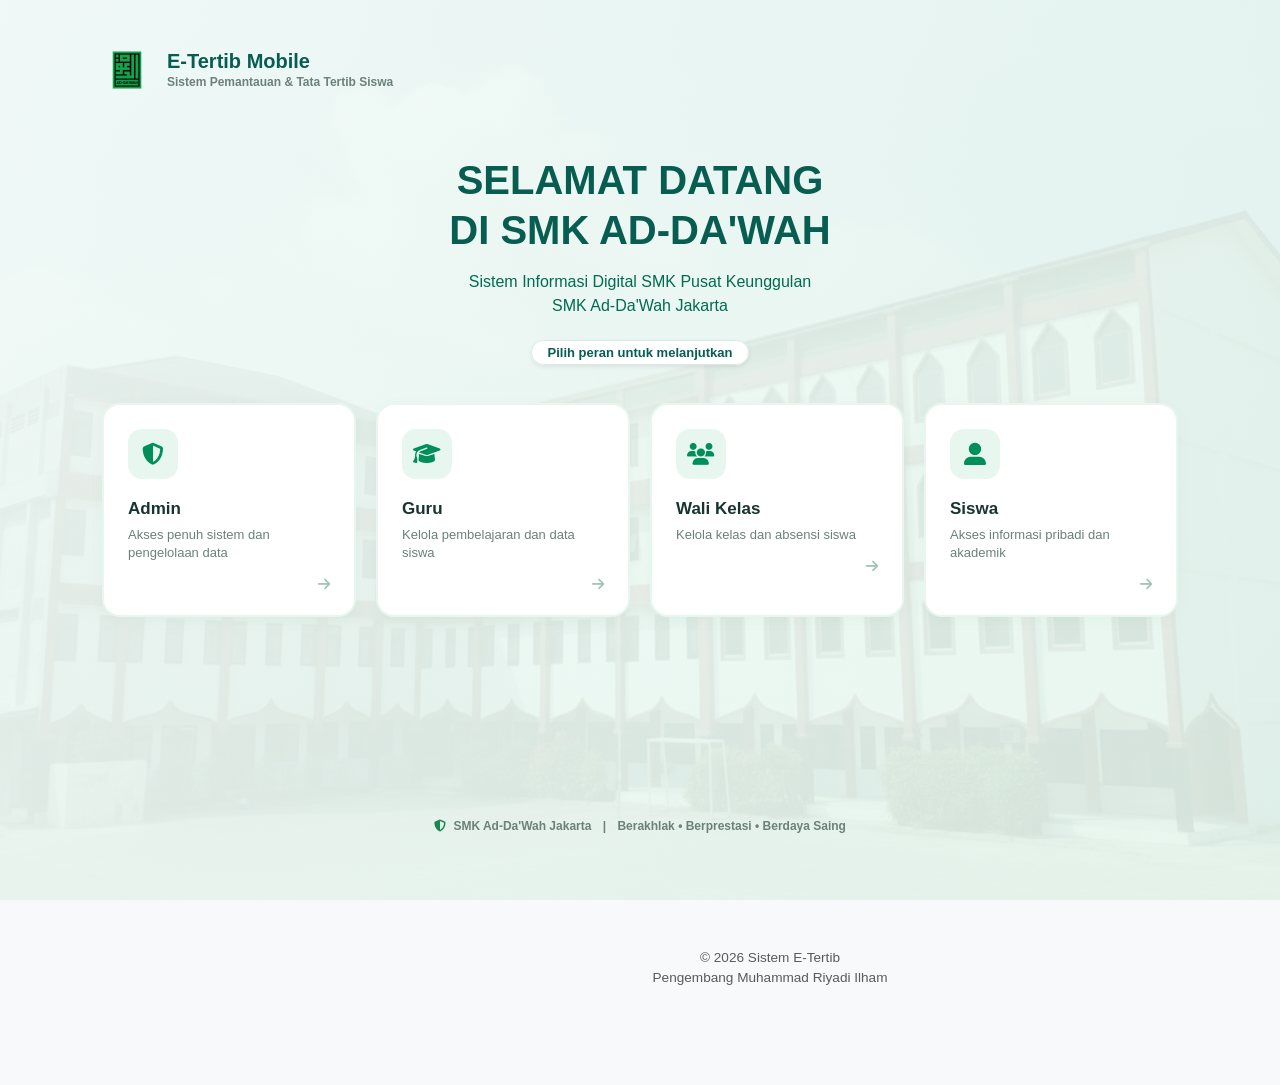
==== commit 858b2075: "tampilan login" ====
--- a/index.html
+++ b/index.html
@@ -129,6 +129,7 @@
                 <div class="sidebar-menu-item" onclick="bukaHalamanApp('admin_kamus', 'Kamus SP')"><i class="fa-solid fa-book text-secondary"></i> Kamus SP</div>
                 <div class="sidebar-menu-item" onclick="bukaHalamanApp('admin_rekap', 'Rekap SP')"><i class="fa-solid fa-file-pdf text-danger"></i> Rekap SP</div>
                 <div class="sidebar-menu-item" onclick="bukaHalamanApp('admin_rekapabsen', 'Rekap Absen')"><i class="fa-solid fa-calendar-check text-info"></i> Rekap Absen</div>
+                <div class="sidebar-menu-item" onclick="bukaHalamanApp('admin_pengaturanabsen', 'Pengaturan Absen')"><i class="fa-solid fa-gears text-warning"></i> Pengaturan Absen</div>
                 <div class="sidebar-menu-item" onclick="bukaHalamanApp('admin_absensi', 'Sistem QR')"><i class="fa-solid fa-qrcode text-primary"></i> Sistem QR</div>
                 <div class="sidebar-menu-item" onclick="bukaHalamanApp('admin_cetakqr', 'Cetak QR')"><i class="fa-solid fa-print text-dark"></i> Cetak QR</div>
                 <div class="sidebar-menu-item" onclick="bukaHalamanApp('admin_eraport', 'Set E-Raport')"><i class="fa-solid fa-gears text-danger"></i> Set E-Raport</div>
@@ -194,41 +195,156 @@
     <!-- ============================================== -->
     <!-- 1. HALAMAN LOGIN -->
     <!-- ============================================== -->
-    <div class="container my-4 my-md-5" id="loginSection">
-        <div class="row justify-content-center mt-4 mb-5">
-            <div class="col-md-5">
-                <div class="card login-card shadow-lg border-0 p-4 bg-white mx-auto rounded-4">
-                    <div class="text-center mb-4">
-                        <img src="https://i.ibb.co.com/Ngh0x6Rr/Addawah-300x.png" alt="Logo Addawah" width="90" class="mb-3">
-                        <h3 class="fw-bold text-success m-0">E-Tertib Mobile</h3>
-                        <p class="text-muted small">Sistem Pemantauan & Tata Tertib Siswa</p>
-                    </div>
-                    <form id="formLogin" onsubmit="handleLogin(event)">
-                        <div class="mb-3">
-                            <label class="form-label fw-bold text-success small">Masuk Sebagai</label>
-                            <select class="form-select rounded-3" id="loginRole" required>
-                                <option value="siswa">Siswa</option>
-                                <option value="guru">Guru</option>
-                                <option value="admin">Admin</option>
-                                <option value="walikelas">Wali Kelas</option>
-                            </select>
-                        </div>
-                        <div class="mb-3">
-                            <label class="form-label fw-bold text-success small">ID Pengguna / NISN</label>
-                            <input type="text" class="form-control rounded-3" id="loginUser" placeholder="Masukkan NISN / Username" required>
-                        </div>
-                        <div class="mb-4">
-                            <label class="form-label fw-bold text-success small">Kata Sandi</label>
-                            <input type="password" class="form-control rounded-3" id="loginPass" placeholder="••••••••" required>
-                        </div>
-                        <button type="submit" class="btn btn-success w-100 py-3 rounded-3 fw-bold shadow-sm" id="btnLogin">
-                            <i class="fa-solid fa-right-to-bracket me-2"></i>Masuk ke Sistem
-                        </button>
-                    </form>
-                </div>
-            </div>
-        </div>
-    </div>
+    <!-- ============================================== -->
+<!-- 1. HALAMAN LOGIN & WELCOME EXPERIENCE -->
+<!-- ============================================== -->
+<div id="loginSection" class="welcome-wrapper">
+    <div class="welcome-overlay"></div>
+
+    <!-- A. TAMPILAN WELCOME PAGE -->
+    <div id="welcomeView" class="container-fluid welcome-container">
+        
+        <!-- Header Branding -->
+        <div class="welcome-header">
+            <img src="assets/img/logo.png" alt="Logo SMK Ad-Da'wah" class="welcome-logo">
+            <div class="welcome-brand">
+                <h1 class="brand-title">E-Tertib Mobile</h1>
+                <p class="brand-subtitle">Sistem Pemantauan & Tata Tertib Siswa</p>
+            </div>
+        </div>
+
+        <!-- Hero Section -->
+        <div class="welcome-hero text-center">
+            <h2 class="hero-title">SELAMAT DATANG<br>DI SMK AD-DA'WAH</h2>
+            <p class="hero-subtitle">Sistem Informasi Digital SMK Pusat Keunggulan<br>SMK Ad-Da'Wah Jakarta</p>
+            <span class="hero-instruction px-3 py-1 rounded-pill bg-white shadow-sm">Pilih peran untuk melanjutkan</span>
+        </div>
+
+        <!-- Role Selection Cards -->
+        <div class="role-cards-container">
+            <!-- Card Admin -->
+            <button class="role-card" onclick="selectRole('admin', 'Admin', 'fa-shield-halved', 'Masuk dengan akun administrator Anda')">
+                <div class="role-icon-wrapper"><i class="fa-solid fa-shield-halved"></i></div>
+                <div class="role-text">
+                    <h3>Admin</h3>
+                    <p>Akses penuh sistem dan pengelolaan data</p>
+                </div>
+                <i class="fa-solid fa-arrow-right role-arrow"></i>
+            </button>
+
+            <!-- Card Guru -->
+            <button class="role-card" onclick="selectRole('guru', 'Guru', 'fa-graduation-cap', 'Masuk dengan akun guru Anda')">
+                <div class="role-icon-wrapper"><i class="fa-solid fa-graduation-cap"></i></div>
+                <div class="role-text">
+                    <h3>Guru</h3>
+                    <p>Kelola pembelajaran dan data siswa</p>
+                </div>
+                <i class="fa-solid fa-arrow-right role-arrow"></i>
+            </button>
+
+            <!-- Card Wali Kelas -->
+            <button class="role-card" onclick="selectRole('walikelas', 'Wali Kelas', 'fa-users', 'Masuk dengan akun wali kelas Anda')">
+                <div class="role-icon-wrapper"><i class="fa-solid fa-users"></i></div>
+                <div class="role-text">
+                    <h3>Wali Kelas</h3>
+                    <p>Kelola kelas dan absensi siswa</p>
+                </div>
+                <i class="fa-solid fa-arrow-right role-arrow"></i>
+            </button>
+
+            <!-- Card Siswa -->
+            <button class="role-card" onclick="selectRole('siswa', 'Siswa', 'fa-user-large', 'Masuk dengan akun siswa Anda')">
+                <div class="role-icon-wrapper"><i class="fa-solid fa-user-large"></i></div>
+                <div class="role-text">
+                    <h3>Siswa</h3>
+                    <p>Akses informasi pribadi dan akademik</p>
+                </div>
+                <i class="fa-solid fa-arrow-right role-arrow"></i>
+            </button>
+        </div>
+
+        <!-- Footer Welcome -->
+        <div class="welcome-footer mt-auto">
+            <i class="fa-solid fa-shield-halved text-success me-1"></i> SMK Ad-Da'Wah Jakarta <span class="mx-2">|</span> Berakhlak • Berprestasi • Berdaya Saing
+        </div>
+    </div>
+
+
+    <!-- B. TAMPILAN FORM LOGIN (Awalnya Disembunyikan) -->
+    <div id="loginFormView" class="container-fluid login-form-container d-none">
+        
+        <!-- Tombol Kembali -->
+        <div class="mb-4">
+            <button class="btn-back" onclick="showWelcome()">
+                <i class="fa-solid fa-arrow-left"></i> Kembali pilih peran
+            </button>
+        </div>
+
+        <!-- Header Branding -->
+        <div class="welcome-header justify-content-center mb-4">
+            <img src="assets/img/logo.png" alt="Logo SMK Ad-Da'wah" class="welcome-logo">
+            <div class="welcome-brand">
+                <h1 class="brand-title">E-Tertib Mobile</h1>
+                <p class="brand-subtitle">Sistem Pemantauan & Tata Tertib Siswa</p>
+            </div>
+        </div>
+
+        <!-- Login Card -->
+        <div class="card login-card-modern shadow-lg border-0 rounded-4 mx-auto">
+            <div class="card-body p-4 p-md-5">
+                
+                <!-- Dynamic Role Info -->
+                <div class="selected-role-info mb-4">
+                    <div class="selected-role-icon"><i id="selectedRoleIcon" class="fa-solid fa-user"></i></div>
+                    <div>
+                        <h4 id="selectedRoleTitle" class="m-0 fw-bold text-dark">Role</h4>
+                        <p id="selectedRoleDesc" class="m-0 text-muted" style="font-size: 13px;">Deskripsi Login</p>
+                    </div>
+                </div>
+
+                <!-- FORM LOGIN (ID dipertahankan agar JS/Backend lama tetap jalan) -->
+                <form id="formLogin" onsubmit="handleLogin(event)">
+                    
+                    <!-- Form Role (Disembunyikan, nilainya diganti oleh fungsi selectRole) -->
+                    <select class="d-none" id="loginRole">
+                        <option value="siswa">Siswa</option>
+                        <option value="guru">Guru</option>
+                        <option value="admin">Admin</option>
+                        <option value="walikelas">Wali Kelas</option>
+                    </select>
+
+                    <div class="mb-3 input-group-modern">
+                        <label class="form-label fw-bold">Username / NISN</label>
+                        <div class="input-wrapper">
+                            <i class="fa-regular fa-user input-icon"></i>
+                            <input type="text" class="form-control" id="loginUser" placeholder="Masukkan username" required autocomplete="off">
+                        </div>
+                    </div>
+
+                    <div class="mb-4 input-group-modern">
+                        <label class="form-label fw-bold">Password</label>
+                        <div class="input-wrapper">
+                            <i class="fa-solid fa-lock input-icon"></i>
+                            <input type="password" class="form-control" id="loginPass" placeholder="Masukkan password" required>
+                            <button type="button" class="btn-toggle-pass" onclick="togglePassword()" aria-label="Tampilkan Password">
+                                <i id="eyeIcon" class="fa-regular fa-eye-slash"></i>
+                            </button>
+                        </div>
+                    </div>
+
+                    <button type="submit" class="btn btn-login-modern w-100 fw-bold shadow-sm" id="btnLogin">
+                        <i class="fa-solid fa-right-to-bracket me-2"></i>Masuk ke Sistem
+                    </button>
+                </form>
+            </div>
+        </div>
+        
+        <!-- Footer Form Login -->
+        <div class="welcome-footer mt-auto justify-content-center">
+            <i class="fa-solid fa-shield-halved text-success me-1"></i> SMK Ad-Da'Wah Jakarta <span class="mx-2">|</span> Berakhlak • Berprestasi • Berdaya Saing
+        </div>
+    </div>
+</div>
 
     <!-- ============================================== -->
     <!-- 2. CANGKANG MOBILE APP (TAMPILAN UTAMA GRID) -->
@@ -758,17 +874,83 @@
             </div>
         </div>
         
-        <div id="tabGuru">
-            <div class="card shadow-sm border-0 rounded-4 bg-white">
-                <div class="card-header bg-white py-3 d-flex justify-content-between align-items-center flex-wrap gap-2 border-bottom">
-                    <h5 class="fw-bold mb-0 text-dark"><i class="fa-solid fa-chalkboard-user text-primary me-2"></i>Data Guru & Wali Kelas</h5>
-                    <button class="btn btn-primary btn-sm fw-bold" onclick="bukaModalGuru('tambah')"><i class="fa-solid fa-user-plus me-1"></i>Tambah Guru/Wali Kelas</button>
-                </div>
-                <div class="card-body p-3">
-                    <div class="table-responsive"><table class="table table-hover align-middle mb-0"><thead class="table-light"><tr><th>ID / NIP</th><th>Nama Lengkap</th><th>Peran (Role)</th><th>Kelas (Jika Wali)</th><th>Aksi</th></tr></thead><tbody id="tbAllGuru"></tbody></table></div>
-                </div>
-            </div>
-        </div>
+<!-- ======================================================== -->
+<!-- TAB GURU (MODERN UI & PAGINATION)                        -->
+<!-- ======================================================== -->
+<div id="tabGuru" style="display: none; padding: 20px 10px;">
+    <div class="card border-0 shadow-sm" style="border-radius: 16px; background-color: #ffffff;">
+        
+        <!-- Header -->
+        <div class="card-header bg-white border-0 d-flex justify-content-between align-items-center flex-wrap gap-3" style="padding: 24px 24px 16px 24px; border-top-left-radius: 16px; border-top-right-radius: 16px;">
+            <div class="d-flex align-items-center">
+                <div class="bg-primary bg-opacity-10 text-primary rounded-circle d-flex justify-content-center align-items-center me-3" style="width: 48px; height: 48px;">
+                    <i class="fa-solid fa-users fs-5"></i>
+                </div>
+                <div>
+                    <h4 class="fw-bold mb-1 text-dark" style="letter-spacing: -0.5px;">Data Guru & Wali Kelas</h4>
+                    <p class="text-muted small mb-0">Informasi lengkap guru dan wali kelas di sekolah</p>
+                </div>
+            </div>
+            <button class="btn btn-primary fw-bold px-4 py-2" style="border-radius: 10px; box-shadow: 0 4px 12px rgba(13,110,253,0.2);" onclick="bukaModalGuru('tambah')">
+                <i class="fa-solid fa-plus me-2"></i>Tambah Guru/Wali Kelas
+            </button>
+        </div>
+
+        <!-- Toolbar (Search & Filters) -->
+        <div class="px-4 py-3 d-flex flex-wrap gap-3 align-items-center bg-white border-bottom border-light">
+            <div class="flex-grow-1 position-relative" style="min-width: 250px;">
+                <i class="fa-solid fa-magnifying-glass position-absolute text-muted" style="top: 50%; left: 16px; transform: translateY(-50%);"></i>
+                <input type="text" id="searchGuru" class="form-control" placeholder="Cari nama guru, NIP, atau kelas..." style="padding-left: 42px; border-radius: 10px; border: 1px solid #e0e0e0; background-color: #fcfcfc;" oninput="filterDataGuru()">
+            </div>
+            <div style="min-width: 180px;">
+                <select id="filterRoleGuru" class="form-select text-secondary fw-semibold" style="border-radius: 10px; border: 1px solid #e0e0e0; background-color: #fcfcfc;" onchange="filterDataGuru()">
+                    <option value="all">Semua Peran</option>
+                    <option value="guru">Guru</option>
+                    <option value="walikelas">Wali Kelas</option>
+                </select>
+            </div>
+        </div>
+
+        <!-- Table -->
+        <div class="table-responsive px-3 pt-2">
+            <table class="table table-borderless table-hover align-middle mb-0" style="font-size: 0.9rem;">
+                <thead style="border-bottom: 2px solid #f1f3f5;">
+                    <tr>
+                        <th class="text-muted fw-bold py-3 ps-3" style="width: 5%;">No</th>
+                        <th class="text-muted fw-bold py-3" style="width: 35%;"><i class="fa-regular fa-user me-2"></i>Nama Lengkap</th>
+                        <th class="text-muted fw-bold py-3" style="width: 20%;"><i class="fa-solid fa-shield-halved me-2"></i>Peran (Role)</th>
+                        <th class="text-muted fw-bold py-3" style="width: 20%;"><i class="fa-solid fa-people-roof me-2"></i>Kelas (Jika Wali)</th>
+                        <th class="text-muted fw-bold py-3 text-center" style="width: 20%;"><i class="fa-solid fa-gear me-2"></i>Aksi</th>
+                    </tr>
+                </thead>
+                <tbody id="tbAllGuru">
+                    <!-- Data diisi oleh JavaScript -->
+                </tbody>
+            </table>
+        </div>
+
+        <!-- Pagination Footer -->
+        <div class="card-footer bg-white border-0 d-flex justify-content-between align-items-center flex-wrap gap-3" style="padding: 20px 24px; border-bottom-left-radius: 16px; border-bottom-right-radius: 16px; border-top: 1px solid #f1f3f5;">
+            <div class="text-muted small fw-semibold" id="infoPaginasiGuru">
+                <i class="fa-solid fa-circle-info me-1"></i> Menampilkan 0 dari 0 data
+            </div>
+            <nav>
+                <ul class="pagination pagination-sm mb-0 gap-2" id="navPaginasiGuru">
+                    <!-- Tombol Paginasi -->
+                </ul>
+            </nav>
+        </div>
+        
+    </div>
+</div>
+
+<style>
+    /* Styling Paginasi Modern */
+    #navPaginasiGuru .page-link { width: 32px; height: 32px; display: flex; align-items: center; justify-content: center; color: #495057; background-color: #fff; border: 1px solid #dee2e6; border-radius: 8px !important; transition: all 0.2s; }
+    #navPaginasiGuru .page-link:hover { background-color: #e9ecef; }
+    #navPaginasiGuru .page-item.active .page-link { background-color: #0d6efd; color: #fff; border-color: #0d6efd; box-shadow: 0 2px 6px rgba(13,110,253,0.3); }
+    #navPaginasiGuru .page-item.disabled .page-link { color: #adb5bd; background-color: #f8f9fa; border-color: #dee2e6; cursor: not-allowed; }
+</style>
         
         <div id="tabKamus">
             <div class="card shadow-sm border-0 rounded-4 bg-white">
@@ -836,27 +1018,374 @@
                 </div>
             </div>
         </div>
-        <div id="tabRekapAbsen">
-            <div class="card shadow-sm border-0 rounded-4 bg-white">
-                <div class="card-header bg-info text-white py-3"><h5 class="fw-bold mb-0"><i class="fa-solid fa-calendar-days me-2"></i>Rekap Laporan Absensi</h5></div>
-                <div class="card-body p-4">
-                    <div class="row g-3 mb-4 bg-light p-3 rounded-3 border align-items-end">
-                        <div class="col-md-2"><label class="form-label small fw-bold">Jenis Rekap</label><select class="form-select" id="filterTipeRekapAbsen" onchange="aturInputRekapAbsen()"><option value="harian">Harian</option><option value="mingguan">Mingguan / Rentang</option><option value="bulanan">Bulanan</option></select></div>
-                        <div class="col-md-3" id="wrapAbsenHarian"><label class="form-label small fw-bold">Pilih Tanggal</label><input type="date" class="form-control" id="inputAbsenHarian"></div>
-                        <div class="col-md-3" id="wrapAbsenRentang" style="display:none;"><label class="form-label small fw-bold">Tgl Mulai - Akhir</label><div class="d-flex gap-1"><input type="date" class="form-control px-1" id="inputAbsenStart"><input type="date" class="form-control px-1" id="inputAbsenEnd"></div></div>
-                        <div class="col-md-3" id="wrapAbsenBulanan" style="display:none;"><label class="form-label small fw-bold">Bulan & Tahun</label><input type="month" class="form-control" id="inputAbsenBulan"></div>
-                        <div class="col-md-2"><label class="form-label small fw-bold">Kategori</label><select class="form-select" id="filterAbsenKategori" onchange="aturInputRekapAbsen()"><option value="siswa">Siswa</option><option value="guru">Guru</option></select></div>
-                        <div class="col-md-2" id="wrapAbsenKelas"><label class="form-label small fw-bold">Kelas</label><select class="form-select" id="filterAbsenKelas"><option value="">Semua Kelas</option></select></div>
-                        <div class="col-md-3 d-flex gap-2"><button class="btn btn-primary fw-bold w-100" onclick="tampilkanRekapAbsen()"><i class="fa-solid fa-search me-1"></i> Cari</button><button class="btn btn-danger fw-bold w-100" onclick="downloadPDFAbsensiAdmin()"><i class="fa-solid fa-file-pdf me-1"></i> PDF</button><button class="btn btn-success fw-bold w-100" onclick="downloadExcelAbsensiAdmin()"><i class="fa-solid fa-file-excel me-1"></i> Excel</button></div>
-                    </div>
-                    <div class="mb-3"><input type="text" class="form-control" id="pencarianTabelAbsen" placeholder="Ketik nama atau NISN untuk mencari..." onkeyup="cariDiTabelAbsen()"></div>
-                    <div id="areaCetakRekapAbsen">
-                        <div class="text-center mb-3" id="headerKopAbsen" style="display: none;"><h4 class="fw-bold m-0">LAPORAN ABSENSI</h4><h6 class="m-0" id="subjudulLaporanAbsen">SMK AD-DA'WAH</h6><hr></div>
-                        <div class="table-responsive"><table class="table table-bordered table-hover align-middle mb-0 text-center" id="tabelRekapAbsenSistem"><thead class="table-light"><tr><th>No</th><th>Tanggal</th><th>ID/NISN</th><th>Nama Lengkap</th><th>Kelas</th><th>Waktu Masuk</th><th>Waktu Pulang</th></tr></thead><tbody id="tbRekapAbsenAdmin"><tr><td colspan="7" class="text-muted py-4">Silakan atur filter dan klik Cari.</td></tr></tbody></table></div>
-                    </div>
-                </div>
-            </div>
-        </div>
+
+<!-- ======================================================== -->
+<!-- TAB REKAP ABSENSI (DASHBOARD & MODE CETAK)               -->
+<!-- ======================================================== -->
+<div id="tabRekapAbsen" style="display: none; padding: 20px 10px; background-color: #f8f9fa; min-height: 100vh;">
+    
+    <!-- ================= LAYAR 1: DASHBOARD ================= -->
+    <div id="layarDashboardAbsen">
+        <div class="d-flex justify-content-between align-items-center flex-wrap mb-4 px-2 gap-3">
+            <div class="d-flex align-items-center">
+                <div class="bg-primary bg-opacity-10 text-primary rounded-circle d-flex justify-content-center align-items-center me-3" style="width: 55px; height: 55px;">
+                    <i class="fa-regular fa-calendar-days fs-4"></i>
+                </div>
+                <div>
+                    <h3 class="fw-bold mb-0 text-dark" style="letter-spacing: -0.5px;">Dashboard Absensi</h3>
+                    <p class="text-muted small mb-0">Ringkasan analitik kehadiran Siswa & PTK</p>
+                </div>
+            </div>
+            <button class="btn btn-success fw-bold rounded-pill px-4 shadow-sm" onclick="bukaModeCetak()">
+                <i class="fa-solid fa-print me-2"></i>Buka Mode Cetak PDF/Excel
+            </button>
+        </div>
+
+        <div class="card border-0 shadow-sm mb-4" style="border-radius: 16px;">
+            <div class="card-body p-4 d-flex flex-wrap gap-3 align-items-end bg-white rounded-4">
+                <div style="flex: 1; min-width: 150px;">
+                    <label class="form-label small fw-bold text-muted mb-1">Tipe Dashboard</label>
+                    <select class="form-select bg-light fw-bold" id="dashTipe" onchange="aturFilterDashboard()">
+                        <option value="tahunan">Tahunan (Semester)</option>
+                        <option value="bulanan">Bulanan</option>
+                        <option value="rentang">Rentang Tanggal</option>
+                    </select>
+                </div>
+                
+                <div id="dashWrapTahun" style="flex: 1; min-width: 170px;">
+                    <div class="d-flex justify-content-between align-items-center mb-1">
+                        <label class="form-label small fw-bold text-muted mb-0">Tahun Ajaran</label>
+                        <div>
+                            <button class="btn btn-sm btn-outline-primary py-0 px-2" style="border-radius: 6px;" onclick="bukaModalTahun()" title="Tambah Tahun"><i class="fa-solid fa-plus"></i></button>
+                            <button class="btn btn-sm btn-outline-danger py-0 px-2" style="border-radius: 6px;" onclick="hapusTahunAjaran()" title="Hapus Terpilih"><i class="fa-solid fa-trash"></i></button>
+                        </div>
+                    </div>
+                    <select class="form-select bg-light fw-bold" id="dashTahun"></select>
+                </div>
+                <div id="dashWrapBulan" style="flex: 1; min-width: 150px; display: none;">
+                    <label class="form-label small fw-bold text-muted mb-1">Pilih Bulan</label>
+                    <input type="month" class="form-control bg-light fw-bold" id="dashBulan">
+                </div>
+                <div id="dashWrapRentang" style="flex: 2; min-width: 250px; display: none;">
+                    <label class="form-label small fw-bold text-muted mb-1">Tanggal Mulai - Akhir</label>
+                    <div class="d-flex gap-2">
+                        <input type="date" class="form-control bg-light fw-bold" id="dashStart">
+                        <input type="date" class="form-control bg-light fw-bold" id="dashEnd">
+                    </div>
+                </div>
+
+                <div style="flex: 1; min-width: 150px;">
+                    <label class="form-label small fw-bold text-muted mb-1">Target Kehadiran</label>
+                    <!-- PERBAIKAN: value diubah menjadi "guru" agar Backend merespons -->
+                    <select class="form-select bg-light fw-bold" id="dashKategori">
+                        <option value="siswa">Siswa</option>
+                        <option value="guru">PTK (Guru & Wali Kelas)</option>
+                    </select>
+                </div>
+                <div>
+                    <button class="btn btn-primary fw-bold px-4" onclick="loadDashboard()"><i class="fa-solid fa-search me-2"></i>Tampilkan</button>
+                </div>
+            </div>
+        </div>
+
+        <div class="row g-3 mb-4">
+            <div class="col-md-3 col-6"><div class="card border-0 p-3 h-100 shadow-sm" style="border-radius: 16px; background-color: #ebf7f1;"><div class="d-flex align-items-center mb-2"><i class="fa-solid fa-circle-check text-success fs-5 me-2"></i><span class="fw-bold text-success small">Total Hadir</span></div><h2 class="fw-bolder text-dark mb-0" id="cardJmlH">0</h2><span class="text-muted" style="font-size: 0.7rem;" id="cardPctH">0% dari kehadiran</span></div></div>
+            <div class="col-md-3 col-6"><div class="card border-0 p-3 h-100 shadow-sm" style="border-radius: 16px; background-color: #fef0f0;"><div class="d-flex align-items-center mb-2"><i class="fa-solid fa-circle-plus text-danger fs-5 me-2"></i><span class="fw-bold text-danger small">Total Sakit</span></div><h2 class="fw-bolder text-dark mb-0" id="cardJmlS">0</h2><span class="text-muted" style="font-size: 0.7rem;" id="cardPctS">0% dari kehadiran</span></div></div>
+            <div class="col-md-3 col-6"><div class="card border-0 p-3 h-100 shadow-sm" style="border-radius: 16px; background-color: #fff9e6;"><div class="d-flex align-items-center mb-2"><i class="fa-solid fa-envelope-open-text text-warning fs-5 me-2"></i><span class="fw-bold text-warning small" style="color: #d97706 !important;">Total Izin</span></div><h2 class="fw-bolder text-dark mb-0" id="cardJmlI">0</h2><span class="text-muted" style="font-size: 0.7rem;" id="cardPctI">0% dari kehadiran</span></div></div>
+            <div class="col-md-3 col-6"><div class="card border-0 p-3 h-100 shadow-sm" style="border-radius: 16px; background-color: #f4effa;"><div class="d-flex align-items-center mb-2"><i class="fa-solid fa-triangle-exclamation text-purple fs-5 me-2" style="color: #7e22ce;"></i><span class="fw-bold small" style="color: #7e22ce;">Total Alpa</span></div><h2 class="fw-bolder text-dark mb-0" id="cardJmlA">0</h2><span class="text-muted" style="font-size: 0.7rem;" id="cardPctA">0% dari kehadiran</span></div></div>
+        </div>
+
+        <div class="card border-0 shadow-sm" style="border-radius: 16px;">
+            <div class="card-header bg-white border-bottom-0 pt-4 pb-0 px-4" id="wrapTabsSemester">
+                <ul class="nav nav-tabs border-bottom-0 gap-4" id="semesterTabs">
+                    <li class="nav-item"><a class="nav-link active fw-bold px-0 text-primary border-0" id="tabGanjil" style="border-bottom: 3px solid #0d6efd !important; cursor: pointer;" onclick="pilihSemesterDash('ganjil')"><i class="fa-regular fa-calendar me-1"></i> Semester Ganjil <br><small class="text-muted fw-normal" style="font-size:0.7rem;">(Juli - Desember)</small></a></li>
+                    <li class="nav-item"><a class="nav-link fw-bold px-0 text-muted border-0" id="tabGenap" style="border-bottom: 3px solid transparent !important; cursor: pointer;" onclick="pilihSemesterDash('genap')"><i class="fa-regular fa-calendar-check me-1"></i> Semester Genap <br><small class="text-muted fw-normal" style="font-size:0.7rem;">(Januari - Juni)</small></a></li>
+                </ul><hr class="mt-0 mb-3 text-light">
+            </div>
+            <div class="card-body p-0">
+                <div class="table-responsive">
+                    <table class="table table-hover align-middle text-center mb-0" style="font-size: 0.85rem;">
+                        <thead style="background-color: #f8faff; border-top: 1px solid #e9ecef;">
+                            <tr>
+                                <th rowspan="2" class="align-middle py-3 text-muted">No</th>
+                                <th rowspan="2" class="align-middle py-3 text-muted text-start" id="thGrupNama">Grup (Kelas / Nama)</th>
+                                <th rowspan="2" class="align-middle py-3 text-muted border-end" id="thGrupJml">Jumlah Personel</th>
+                                <th colspan="2" class="text-success border-end"><i class="fa-solid fa-check me-1"></i>Hadir</th>
+                                <th colspan="2" class="text-danger border-end"><i class="fa-solid fa-plus me-1"></i>Sakit</th>
+                                <th colspan="2" class="text-warning border-end" style="color: #d97706 !important;"><i class="fa-solid fa-envelope me-1"></i>Izin</th>
+                                <th colspan="2" style="color: #7e22ce;"><i class="fa-solid fa-triangle-exclamation me-1"></i>Alpa</th>
+                            </tr>
+                            <tr>
+                                <th class="text-muted bg-light border-bottom border-end" style="font-size: 0.75rem;">Jml</th><th class="text-muted bg-light border-bottom border-end" style="font-size: 0.75rem;">%</th>
+                                <th class="text-muted bg-light border-bottom border-end" style="font-size: 0.75rem;">Jml</th><th class="text-muted bg-light border-bottom border-end" style="font-size: 0.75rem;">%</th>
+                                <th class="text-muted bg-light border-bottom border-end" style="font-size: 0.75rem;">Jml</th><th class="text-muted bg-light border-bottom border-end" style="font-size: 0.75rem;">%</th>
+                                <th class="text-muted bg-light border-bottom" style="font-size: 0.75rem;">Jml</th><th class="text-muted bg-light border-bottom" style="font-size: 0.75rem;">%</th>
+                            </tr>
+                        </thead>
+                        <tbody id="tbTahunanAbsen"><tr><td colspan="11" class="py-5 text-muted">Silakan atur filter dan klik "Tampilkan"</td></tr></tbody>
+                    </table>
+                </div>
+            </div>
+        </div>
+    </div>
+
+    <!-- ================= LAYAR 2: MODE CETAK (PREVIEW & EXPORT) ================= -->
+    <div id="layarCetakAbsen" style="display: none;">
+        <div class="d-flex justify-content-between align-items-center mb-4 flex-wrap gap-3">
+            <button class="btn btn-outline-secondary fw-bold rounded-pill shadow-sm" onclick="tutupModeCetak()">
+                <i class="fa-solid fa-arrow-left me-2"></i>Kembali ke Dashboard
+            </button>
+            <h4 class="fw-bold mb-0 text-dark"><i class="fa-solid fa-print me-2 text-primary"></i>Mode Cetak PDF/Excel</h4>
+        </div>
+        
+        <div class="card shadow-sm border-0 rounded-4 bg-white">
+            <div class="card-body p-4">
+                <div class="row g-3 mb-4 bg-light p-3 rounded-3 border align-items-end">
+                    <div class="col-md-2">
+                        <label class="form-label small fw-bold">Jenis Rekap</label>
+                        <select class="form-select fw-bold" id="filterTipeRekapAbsen" onchange="aturInputCetak()">
+                            <option value="harian">Harian</option>
+                            <option value="mingguan">Rentang Tanggal</option>
+                            <option value="bulanan" selected>Bulanan (Matriks)</option>
+                            <option value="tahunan">Tahunan (Total Saja)</option>
+                        </select>
+                    </div>
+                    
+                    <div class="col-md-3" id="wrapAbsenHarian" style="display:none;"><label class="form-label small fw-bold">Pilih Tanggal</label><input type="date" class="form-control fw-bold" id="inputAbsenHarian"></div>
+                    <div class="col-md-3" id="wrapAbsenRentang" style="display:none;"><label class="form-label small fw-bold">Tgl Mulai - Akhir</label><div class="d-flex gap-1"><input type="date" class="form-control px-1 fw-bold" id="inputAbsenStart"><input type="date" class="form-control px-1 fw-bold" id="inputAbsenEnd"></div></div>
+                    <div class="col-md-3" id="wrapAbsenBulanan"><label class="form-label small fw-bold">Bulan & Tahun</label><input type="month" class="form-control fw-bold" id="inputAbsenBulan"></div>
+                    <div class="col-md-3" id="wrapAbsenTahunan" style="display:none;"><label class="form-label small fw-bold">Tahun Ajaran</label><select class="form-select fw-bold" id="inputAbsenTahun"></select></div>
+
+                    <div class="col-md-2">
+                        <label class="form-label small fw-bold">Target</label>
+                        <!-- PERBAIKAN: value diubah menjadi "guru" -->
+                        <select class="form-select fw-bold" id="filterAbsenKategori" onchange="aturInputCetak()">
+                            <option value="siswa">Siswa</option>
+                            <option value="guru">PTK (Guru/Wali)</option>
+                        </select>
+                    </div>
+                    <div class="col-md-2" id="wrapAbsenKelas">
+                        <label class="form-label small fw-bold">Kelas</label>
+                        <select class="form-select fw-bold" id="filterAbsenKelas"><option value="">Semua Kelas</option></select>
+                    </div>
+
+                    <div class="col-md-3 d-flex gap-2">
+                        <button class="btn btn-primary fw-bold flex-fill" onclick="tampilkanRekapCetak()"><i class="fa-solid fa-search"></i> Preview</button>
+                        <button class="btn btn-danger fw-bold flex-fill" onclick="downloadPDFAbsensiAdmin()"><i class="fa-solid fa-file-pdf"></i> PDF</button>
+                        <button class="btn btn-success fw-bold flex-fill" onclick="downloadExcelAbsensiAdmin()"><i class="fa-solid fa-file-excel"></i> Excel</button>
+                    </div>
+                </div>
+                
+                <div class="mb-3"><input type="text" class="form-control" id="pencarianTabelAbsen" placeholder="Ketik nama atau NIP/NISN untuk memfilter tabel..." onkeyup="cariDiTabelAbsen()"></div>
+                
+                <div id="areaCetakRekapAbsen">
+                    <div class="text-center mb-3" id="headerKopAbsen" style="display: none;"><h4 class="fw-bold m-0">LAPORAN ABSENSI</h4><h6 class="m-0" id="subjudulLaporanAbsen">SMK AD-DA'WAH</h6><hr></div>
+                    <div class="table-responsive" id="wadahTabelCetak">
+                        <table class="table table-bordered text-center"><tbody id="tbRekapAbsenAdmin"><tr><td class="text-muted py-4">Tentukan filter lalu klik Preview.</td></tr></tbody></table>
+                    </div>
+                </div>
+            </div>
+        </div>
+    </div>
+
+    <!-- MODAL TAMBAH TAHUN AJARAN -->
+    <div class="modal fade" id="modalTambahTahun" tabindex="-1">
+        <div class="modal-dialog modal-dialog-centered">
+            <div class="modal-content border-0 rounded-4 shadow">
+                <div class="modal-header border-bottom-0 pb-0">
+                    <h5 class="fw-bold"><i class="fa-solid fa-calendar-plus text-primary me-2"></i>Tambah Tahun Ajaran</h5>
+                    <button type="button" class="btn-close" data-bs-dismiss="modal"></button>
+                </div>
+                <div class="modal-body">
+                    <label class="form-label fw-bold small text-muted">Format (Contoh: 2027/2028)</label>
+                    <input type="text" id="inputTahunBaru" class="form-control form-control-lg fw-bold" placeholder="2027/2028">
+                </div>
+                <div class="modal-footer border-top-0 pt-0">
+                    <button class="btn btn-primary fw-bold w-100 py-2" onclick="simpanTahunAjaranBaru()">Simpan Data</button>
+                </div>
+            </div>
+        </div>
+    </div>
+
+    <!-- MODAL DETAIL SISWA DASHBOARD -->
+    <div class="modal fade" id="modalDetailKelas" tabindex="-1">
+        <div class="modal-dialog modal-dialog-centered modal-lg modal-dialog-scrollable">
+            <div class="modal-content border-0 rounded-4 shadow">
+                <div class="modal-header bg-light border-bottom-0 pb-3">
+                    <h5 class="fw-bold mb-0 text-primary"><i class="fa-solid fa-users me-2"></i>Detail Absensi Kelas: <span id="judulDetailKelas" class="text-dark"></span></h5>
+                    <button type="button" class="btn-close" data-bs-dismiss="modal"></button>
+                </div>
+                <div class="modal-body p-0">
+                    <div class="table-responsive">
+                        <table class="table table-hover align-middle text-center mb-0" style="font-size: 0.85rem;">
+                            <thead style="background-color: #f8faff;">
+                                <tr>
+                                    <th class="py-3 text-muted">No</th>
+                                    <th class="py-3 text-muted text-start">NISN</th>
+                                    <th class="py-3 text-muted text-start">Nama Siswa</th>
+                                    <th class="text-success"><i class="fa-solid fa-check"></i> H</th>
+                                    <th class="text-danger"><i class="fa-solid fa-plus"></i> S</th>
+                                    <th class="text-warning text-dark"><i class="fa-solid fa-envelope"></i> I</th>
+                                    <th style="color: #7e22ce;"><i class="fa-solid fa-triangle-exclamation"></i> A</th>
+                                </tr>
+                            </thead>
+                            <tbody id="tbDetailSiswaDashboard">
+                                <!-- Data digenerate via JS -->
+                            </tbody>
+                        </table>
+                    </div>
+                </div>
+                <div class="modal-footer border-top-0 pt-0 bg-light">
+                    <button class="btn btn-secondary fw-bold" data-bs-dismiss="modal">Tutup</button>
+                </div>
+            </div>
+        </div>
+    </div>
+</div>
+
+<!-- ======================================================== -->
+<!-- TAB PENGATURAN ABSENSI (JADWAL & HARI LIBUR)               -->
+<!-- ======================================================== -->
+<div id="tabPengaturanAbsen" style="display: none; padding: 20px 10px; background-color: #f8f9fa; min-height: 100vh;">
+    
+    <div class="d-flex justify-content-between align-items-center flex-wrap mb-4 px-2 gap-3">
+        <div class="d-flex align-items-center">
+            <div class="bg-primary bg-opacity-10 text-primary rounded-circle d-flex justify-content-center align-items-center me-3" style="width: 55px; height: 55px;">
+                <i class="fa-solid fa-gears fs-4"></i>
+            </div>
+            <div>
+                <h3 class="fw-bold mb-0 text-dark">Pengaturan Absensi</h3>
+                <p class="text-muted small mb-0">Kelola Jadwal Mengajar Guru & Hari Libur</p>
+            </div>
+        </div>
+    </div>
+
+    <div class="row g-4">
+        <!-- ================= KIRI: MANAJEMEN JADWAL ================= -->
+        <div class="col-md-7">
+            <div class="card border-0 shadow-sm rounded-4 h-100">
+                <div class="card-header bg-white border-bottom-0 pt-4 pb-2 px-4 d-flex justify-content-between align-items-center">
+                    <h5 class="fw-bold mb-0 text-dark"><i class="fa-solid fa-calendar-week text-primary me-2"></i>Jadwal Mengajar (PTK)</h5>
+                    <button class="btn btn-sm btn-primary fw-bold" onclick="downloadTemplateJadwal()"><i class="fa-solid fa-download me-1"></i>Template Excel</button>
+                </div>
+                <div class="card-body px-4">
+                    <div class="alert alert-info border-0 bg-primary bg-opacity-10 small mb-4">
+                        <i class="fa-solid fa-circle-info me-2"></i><b>Info:</b> Jika Guru/Wali tidak memiliki jadwal di hari tertentu, status absennya otomatis menjadi <b>"-" (Bebas Tugas)</b>, bukan Alpa. Waktu masuk (telat) akan dihitung berdasarkan <b>jam paling awal</b> dia mengajar.
+                    </div>
+                    
+                    <div class="bg-light p-3 rounded-3 border mb-4">
+                        <label class="form-label fw-bold small text-dark">Upload Jadwal Excel</label>
+                        <div class="input-group">
+                            <input type="file" class="form-control" id="fileUploadJadwal" accept=".xls,.xlsx,.csv">
+                            <button class="btn btn-success fw-bold px-4" onclick="prosesUploadJadwal()"><i class="fa-solid fa-upload me-2"></i>Import</button>
+                        </div>
+                        <small class="text-muted mt-1 d-block">* Mengupload jadwal baru akan <b>menimpa/mereset</b> seluruh jadwal lama.</small>
+                    </div>
+
+                    <div class="d-flex justify-content-between align-items-end mb-2">
+                        <h6 class="fw-bold mb-0 text-muted">Preview Data Jadwal</h6>
+                        <select class="form-select form-select-sm w-auto fw-bold text-primary border-primary" id="filterHariJadwal" onchange="loadPreviewJadwal()">
+                            <option value="SENIN">Senin</option><option value="SELASA">Selasa</option><option value="RABU">Rabu</option><option value="KAMIS">Kamis</option><option value="JUMAT">Jumat</option><option value="SABTU">Sabtu</option>
+                        </select>
+                    </div>
+                    <div class="table-responsive" style="max-height: 400px; overflow-y: auto;">
+                        <table class="table table-bordered table-hover align-middle text-center mb-0" style="font-size: 0.85rem;">
+                            <thead class="table-light sticky-top">
+                                <tr><th>Hari</th><th>Kode Guru</th><th>Jam Ke</th><th>Kelas</th></tr>
+                            </thead>
+                            <tbody id="tbPreviewJadwal">
+                                <tr><td colspan="4" class="py-4 text-muted">Memuat data...</td></tr>
+                            </tbody>
+                        </table>
+                    </div>
+                </div>
+            </div>
+        </div>
+
+        <!-- ================= KANAN: HARI LIBUR & JAM ================= -->
+        <div class="col-md-5">
+            <div class="card border-0 shadow-sm rounded-4 mb-4">
+                <div class="card-header bg-white border-bottom-0 pt-4 pb-2 px-4">
+                    <h5 class="fw-bold mb-0 text-dark"><i class="fa-solid fa-calendar-xmark text-danger me-2"></i>Penetapan Hari Libur</h5>
+                </div>
+                <div class="card-body px-4">
+                    <div class="bg-light p-3 rounded-3 border mb-3">
+                        <div class="mb-2">
+                            <label class="form-label small fw-bold">Pilih Tanggal</label>
+                            <input type="date" class="form-control fw-bold" id="inputTglLibur">
+                        </div>
+                        <div class="mb-2">
+                            <label class="form-label small fw-bold">Keterangan (Cth: Libur Nasional)</label>
+                            <input type="text" class="form-control" id="inputKetLibur" placeholder="Ketik keterangan...">
+                        </div>
+                        <div class="mb-3">
+                            <label class="form-label small fw-bold">Target Libur</label>
+                            <select class="form-select fw-bold" id="inputTargetLibur">
+                                <option value="semua">Semua (Guru, Siswa, Staf)</option>
+                                <option value="siswa">Hanya Siswa (Guru & Staf Masuk)</option>
+                                <option value="ptk">Hanya Guru (Siswa & Staf Masuk)</option>
+                            </select>
+                        </div>
+                        <button class="btn btn-primary fw-bold w-100" onclick="simpanHariLibur()"><i class="fa-solid fa-plus me-2"></i>Tambahkan Libur</button>
+                    </div>
+
+                    <div class="table-responsive">
+                        <table class="table table-hover align-middle mb-0" style="font-size: 0.85rem;">
+                            <thead class="table-light"><tr><th>Tgl Libur</th><th>Keterangan</th><th>Target</th><th>Aksi</th></tr></thead>
+                            <tbody id="tbHariLibur"><tr><td colspan="4" class="py-3 text-center text-muted">Memuat data...</td></tr></tbody>
+                        </table>
+                    </div>
+                </div>
+            </div>
+            
+            <div class="card border-0 shadow-sm rounded-4">
+                <div class="card-header bg-white border-bottom-0 pt-3 pb-0 px-4">
+                    <h6 class="fw-bold mb-0 text-muted"><i class="fa-regular fa-clock me-2"></i>Referensi Jam Pelajaran</h6>
+                </div>
+                <div class="card-body p-3">
+                    <div class="table-responsive">
+                        <table class="table table-sm table-bordered text-center mb-0" style="font-size: 0.75rem;">
+                            <thead class="bg-light"><tr><th>Jam</th><th>Waktu</th><th>Jam</th><th>Waktu</th></tr></thead>
+                            <tbody>
+                                <tr><td>1</td><td>07.00 - 07.45</td><td>5</td><td>10.30 - 11.15</td></tr>
+                                <tr><td>2</td><td>07.45 - 08.30</td><td>6</td><td>11.15 - 12.00</td></tr>
+                                <tr><td>3</td><td>08.30 - 09.15</td><td>7</td><td>12.30 - 13.15</td></tr>
+                                <tr><td>4</td><td>09.15 - 10.00</td><td>8</td><td>13.15 - 14.00</td></tr>
+                            </tbody>
+                        </table>
+                    </div>
+                </div>
+            </div>
+        </div>
+        <!-- KARTU PENGATURAN JAM SISWA -->
+<div class="card border-0 shadow-sm rounded-4 mb-4">
+    <div class="card-header bg-white border-bottom-0 pt-4 pb-2 px-4">
+        <h5 class="fw-bold mb-0 text-dark"><i class="fa-solid fa-user-clock text-warning me-2"></i>Pengaturan Jam Masuk Siswa</h5>
+    </div>
+    <div class="card-body px-4">
+        <div class="bg-light p-3 rounded-3 border mb-2">
+            <div class="row g-2 mb-2">
+                <div class="col-6">
+                    <label class="form-label small fw-bold">Jam Masuk</label>
+                    <input type="time" class="form-control fw-bold" id="setJamMasukSiswa" value="07:00">
+                </div>
+                <div class="col-6">
+                    <label class="form-label small fw-bold">Jam Pulang</label>
+                    <input type="time" class="form-control fw-bold" id="setJamPulangSiswa" value="15:00">
+                </div>
+            </div>
+            <div class="mb-3">
+                <label class="form-label small fw-bold">Toleransi Telat (Menit)</label>
+                <input type="number" class="form-control fw-bold" id="setToleransiSiswa" value="5" placeholder="Contoh: 5">
+                <small class="text-muted" style="font-size: 0.75rem;">*Lewat dari jam masuk + toleransi otomatis dapat poin <b>A1 (Terlambat)</b>.</small>
+            </div>
+            <button class="btn btn-warning fw-bold text-dark w-100" onclick="simpanJamSiswa()"><i class="fa-solid fa-floppy-disk me-2"></i>Simpan Jam Siswa</button>
+        </div>
+    </div>
+</div>
+        
+    </div>
+</div>
 
         <!-- ================= TAB ADMIN E-RAPORT (SUB-MENU) ================= -->
         <div id="tabAdminEraport" style="display:none;" class="p-2 bg-light rounded-4">
@@ -930,6 +1459,8 @@
                 </div>
             </div>
         </div>
+
+        
 
     </div> <!-- Akhir Gudang Konten -->
 
@@ -1084,6 +1615,7 @@
     <script src="absensi.js"></script>
     <script src="cetak_qr.js"></script>
     <script src="rekap_absensi.js"></script>
+    <script src="pengaturan_absen.js"></script>
     
     <!-- Register Service Worker untuk PWA -->
     <script>
--- a/style.css
+++ b/style.css
@@ -25,6 +25,311 @@
 .btn-primary-green:hover { 
     background-color: var(--accent-green) !important;
     color: white; 
+}
+
+/* ============================================== */
+/* GAYA BARU: WELCOME PAGE & LOGIN MODERN         */
+/* ============================================== */
+
+/* Wrapper Utama dengan Background Sekolah */
+.welcome-wrapper {
+    position: relative;
+    min-height: 100vh;
+    background: url('../assets/img/latarsekolah.jpeg') no-repeat center center;
+    background-size: cover;
+    background-attachment: fixed;
+    display: flex;
+    align-items: center;
+    justify-content: center;
+    padding: 20px;
+}
+
+/* Overlay Putih-Kehijauan Transparan */
+.welcome-overlay {
+    position: absolute;
+    top: 0; left: 0; right: 0; bottom: 0;
+    background: linear-gradient(135deg, rgba(242, 250, 247, 0.95) 0%, rgba(231, 247, 239, 0.90) 100%);
+    z-index: 1;
+}
+
+.welcome-container, .login-form-container {
+    position: relative;
+    z-index: 2;
+    width: 100%;
+    max-width: 1100px;
+    display: flex;
+    flex-direction: column;
+    min-height: 90vh;
+}
+
+/* Header Branding */
+.welcome-header {
+    display: flex;
+    align-items: center;
+    gap: 15px;
+}
+.welcome-logo {
+    width: 50px;
+    height: auto;
+}
+.brand-title {
+    font-size: 20px;
+    font-weight: 800;
+    color: #075E50;
+    margin: 0;
+}
+.brand-subtitle {
+    font-size: 12px;
+    color: #6B8179;
+    margin: 0;
+    font-weight: 600;
+}
+
+/* Hero Section */
+.welcome-hero {
+    margin: 60px 0 40px;
+}
+.hero-title {
+    font-size: 40px;
+    font-weight: 800;
+    color: #075E50;
+    margin-bottom: 15px;
+    line-height: 1.25;
+}
+.hero-subtitle {
+    font-size: 16px;
+    color: #006B50;
+    font-weight: 500;
+    margin-bottom: 25px;
+}
+.hero-instruction {
+    font-size: 13px;
+    color: #075E50;
+    font-weight: 700;
+    border: 1px solid #DCE9E3;
+}
+
+/* Kartu Role (Desktop & Mobile) */
+.role-cards-container {
+    display: grid;
+    grid-template-columns: repeat(4, 1fr);
+    gap: 20px;
+    margin-bottom: 40px;
+}
+.role-card {
+    background: #FFFFFF;
+    border: 2px solid #E7F7EF;
+    border-radius: 18px;
+    padding: 24px;
+    display: flex;
+    flex-direction: column;
+    align-items: flex-start;
+    text-align: left;
+    cursor: pointer;
+    transition: all 0.25s ease;
+    box-shadow: 0 4px 15px rgba(0, 143, 90, 0.04);
+}
+.role-card:hover, .role-card:focus {
+    transform: translateY(-6px);
+    border-color: #008F5A;
+    box-shadow: 0 15px 25px rgba(0, 143, 90, 0.1);
+    outline: none;
+}
+.role-icon-wrapper {
+    width: 50px;
+    height: 50px;
+    background: #E7F7EF;
+    color: #008F5A;
+    border-radius: 14px;
+    display: flex;
+    align-items: center;
+    justify-content: center;
+    font-size: 22px;
+    margin-bottom: 20px;
+    transition: all 0.25s ease;
+}
+.role-card:hover .role-icon-wrapper {
+    background: #008F5A;
+    color: #FFFFFF;
+}
+.role-text h3 {
+    font-size: 17px;
+    font-weight: 700;
+    color: #17352E;
+    margin-bottom: 6px;
+}
+.role-text p {
+    font-size: 13px;
+    color: #6B8179;
+    margin: 0;
+    line-height: 1.4;
+}
+.role-arrow {
+    margin-top: 15px;
+    align-self: flex-end;
+    color: #A3C4B6;
+    font-size: 14px;
+    transition: color 0.2s ease;
+}
+.role-card:hover .role-arrow {
+    color: #008F5A;
+}
+
+/* Form Login View */
+.btn-back {
+    background: none;
+    border: none;
+    color: #075E50;
+    font-weight: 600;
+    font-size: 14px;
+    padding: 0;
+    cursor: pointer;
+    display: flex;
+    align-items: center;
+    gap: 8px;
+    transition: color 0.2s ease;
+}
+.btn-back:hover {
+    color: #006B50;
+}
+.login-card-modern {
+    width: 100%;
+    max-width: 440px;
+    border: 1px solid #DCE9E3 !important;
+}
+.selected-role-info {
+    display: flex;
+    align-items: center;
+    gap: 15px;
+    padding: 16px;
+    background: #F2FAF7;
+    border-radius: 14px;
+    border: 1px solid #DCE9E3;
+}
+.selected-role-icon {
+    width: 45px;
+    height: 45px;
+    background: #E7F7EF;
+    color: #008F5A;
+    border-radius: 50%;
+    display: flex;
+    align-items: center;
+    justify-content: center;
+    font-size: 18px;
+}
+
+/* Custom Input Styles */
+.input-group-modern .form-label {
+    color: #17352E;
+    font-size: 13px;
+    margin-bottom: 8px;
+}
+.input-wrapper {
+    position: relative;
+    display: flex;
+    align-items: center;
+}
+.input-wrapper .input-icon {
+    position: absolute;
+    left: 16px;
+    color: #6B8179;
+    font-size: 14px;
+}
+.input-wrapper .form-control {
+    padding-left: 44px;
+    height: 48px;
+    border-radius: 12px;
+    border: 1px solid #DCE9E3;
+    font-size: 14px;
+    color: #17352E;
+}
+.input-wrapper .form-control:focus {
+    border-color: #008F5A;
+    box-shadow: 0 0 0 3px rgba(0, 143, 90, 0.15);
+}
+.btn-toggle-pass {
+    position: absolute;
+    right: 14px;
+    background: none;
+    border: none;
+    color: #6B8179;
+    cursor: pointer;
+    padding: 5px;
+}
+.btn-login-modern {
+    background: #008F5A;
+    color: white;
+    height: 50px;
+    border-radius: 12px;
+    font-size: 15px;
+    transition: background 0.2s;
+}
+.btn-login-modern:hover {
+    background: #006B50;
+    color: white;
+}
+
+/* Footer */
+.welcome-footer {
+    text-align: center;
+    font-size: 12px;
+    color: #6B8179;
+    font-weight: 600;
+    padding: 20px 0;
+}
+
+/* Animasi */
+@keyframes fadeInUp {
+    from { opacity: 0; transform: translateY(15px); }
+    to { opacity: 1; transform: translateY(0); }
+}
+@keyframes fadeOutDown {
+    from { opacity: 1; transform: translateY(0); }
+    to { opacity: 0; transform: translateY(15px); }
+}
+
+/* Responsivitas Layar Kecil (Mobile) */
+@media (max-width: 991px) {
+    .role-cards-container {
+        grid-template-columns: repeat(2, 1fr);
+    }
+}
+@media (max-width: 640px) {
+    .hero-title {
+        font-size: 28px;
+    }
+    .hero-subtitle {
+        font-size: 14px;
+    }
+    /* Mengubah Card Role menjadi Horizontal-List pada layar HP */
+    .role-cards-container {
+        grid-template-columns: 1fr;
+        gap: 12px;
+    }
+    .role-card {
+        flex-direction: row;
+        align-items: center;
+        padding: 16px 20px;
+        border-radius: 16px;
+    }
+    .role-icon-wrapper {
+        margin-bottom: 0;
+        margin-right: 16px;
+        width: 45px;
+        height: 45px;
+        flex-shrink: 0;
+    }
+    .role-text h3 {
+        font-size: 15px;
+        margin-bottom: 2px;
+    }
+    .role-text p {
+        font-size: 12px;
+    }
+    .role-arrow {
+        margin-top: 0;
+        margin-left: auto; /* Mendorong panah ke paling kanan */
+    }
 }
 
 /* Custom Login Card Width */
@@ -244,6 +549,14 @@
     
     /* 3. Geser area utama (Dashboard) ke kanan agar tidak tertutup sidebar */
     body { padding-left: 260px !important; }
+
+    /* ========================================================== */
+    /* FIX: TARIK HALAMAN LOGIN KE TENGAH MENGAKALI PADDING BODY  */
+    /* ========================================================== */
+    .welcome-wrapper {
+        margin-left: -260px;
+        width: calc(100% + 260px);
+    }
 }
 
 @media (max-width: 991px) {
@@ -254,4 +567,10 @@
 #uiPoinTabelData tr { border-bottom: 1px solid #f3f4f6; transition: background-color 0.2s; }
     #uiPoinTabelData tr:hover { background-color: #fafdfb; }
     #uiPoinTabelData tr:last-child { border-bottom: none; }
-    .badge-soft-danger { background-color: #fee2e2; color: #dc2626; padding: 6px 12px; border-radius: 8px; font-weight: 700; font-size: 0.85rem; }+    .badge-soft-danger { background-color: #fee2e2; color: #dc2626; padding: 6px 12px; border-radius: 8px; font-weight: 700; font-size: 0.85rem; }
+
+
+    #navPaginasiGuru .page-link { width: 32px; height: 32px; display: flex; align-items: center; justify-content: center; color: #495057; background-color: #fff; border: 1px solid #dee2e6; border-radius: 8px !important; transition: all 0.2s; }
+    #navPaginasiGuru .page-link:hover { background-color: #e9ecef; }
+    #navPaginasiGuru .page-item.active .page-link { background-color: #0d6efd; color: #fff; border-color: #0d6efd; box-shadow: 0 2px 6px rgba(13,110,253,0.3); }
+    #navPaginasiGuru .page-item.disabled .page-link { color: #adb5bd; background-color: #f8f9fa; border-color: #dee2e6; cursor: not-allowed; }
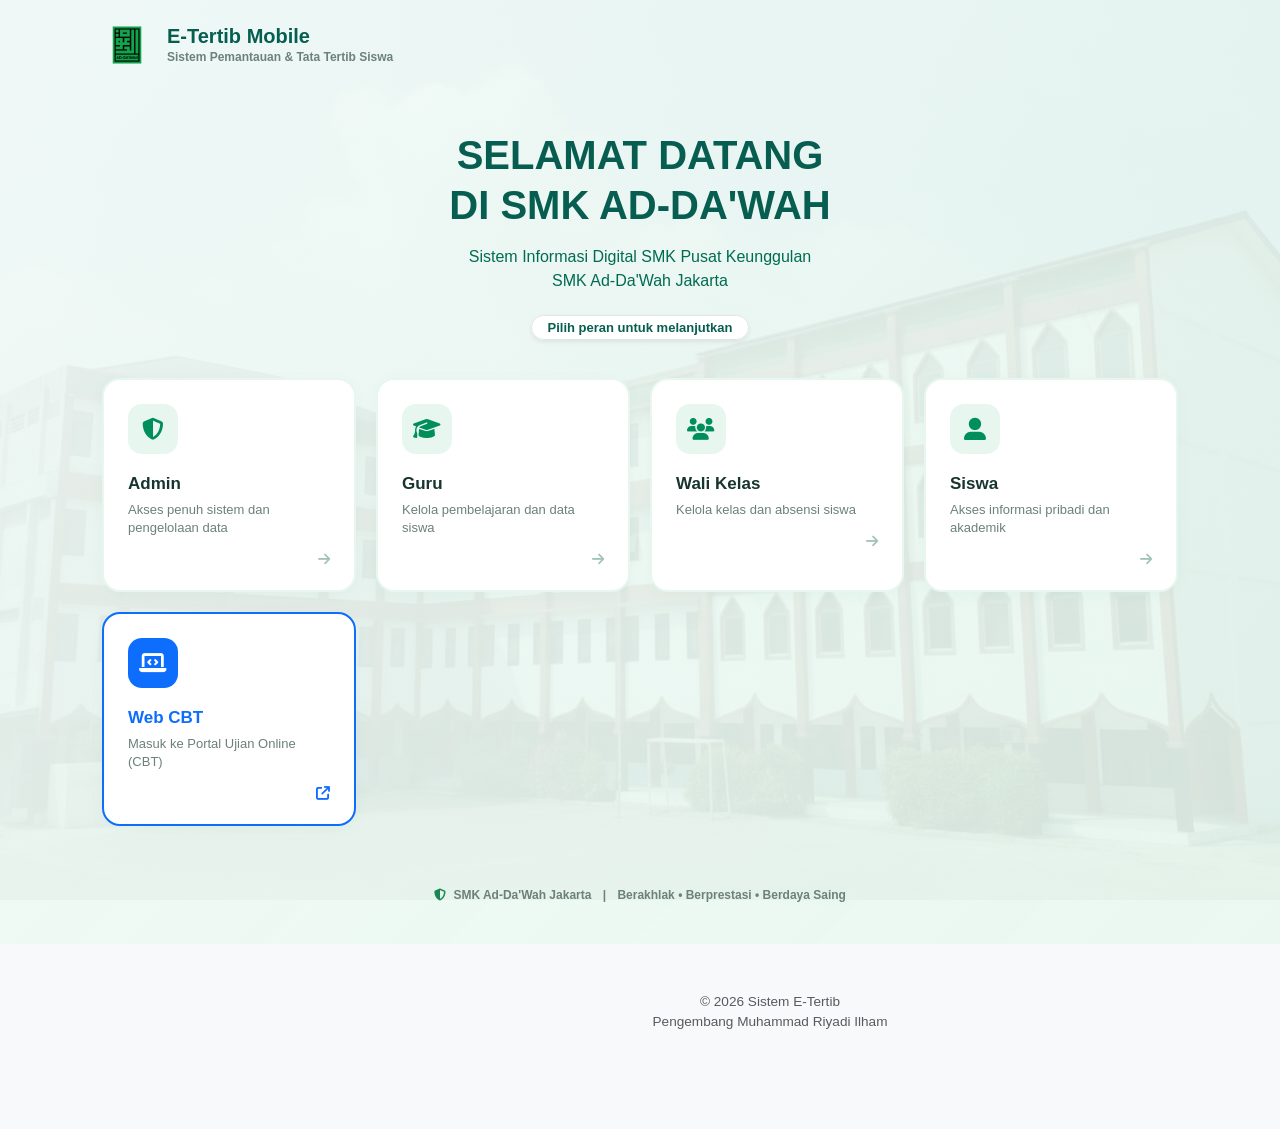
==== commit 7f93202c: "TAMBAHAN" ====
--- a/index.html
+++ b/index.html
@@ -221,6 +221,7 @@
         </div>
 
         <!-- Role Selection Cards -->
+        <!-- Role Selection Cards -->
         <div class="role-cards-container">
             <!-- Card Admin -->
             <button class="role-card" onclick="selectRole('admin', 'Admin', 'fa-shield-halved', 'Masuk dengan akun administrator Anda')">
@@ -260,6 +261,16 @@
                     <p>Akses informasi pribadi dan akademik</p>
                 </div>
                 <i class="fa-solid fa-arrow-right role-arrow"></i>
+            </button>
+
+            <!-- KOTAK BARU: Card Web CBT (Langsung Redirect, Tanpa Login) -->
+            <button class="role-card" onclick="bukaWebCBT()" style="border: 2px solid #0d6efd;">
+                <div class="role-icon-wrapper" style="background-color: #0d6efd; color: white;"><i class="fa-solid fa-laptop-code"></i></div>
+                <div class="role-text">
+                    <h3 style="color: #0d6efd;">Web CBT</h3>
+                    <p>Masuk ke Portal Ujian Online (CBT)</p>
+                </div>
+                <i class="fa-solid fa-arrow-up-right-from-square role-arrow" style="color: #0d6efd;"></i>
             </button>
         </div>
 
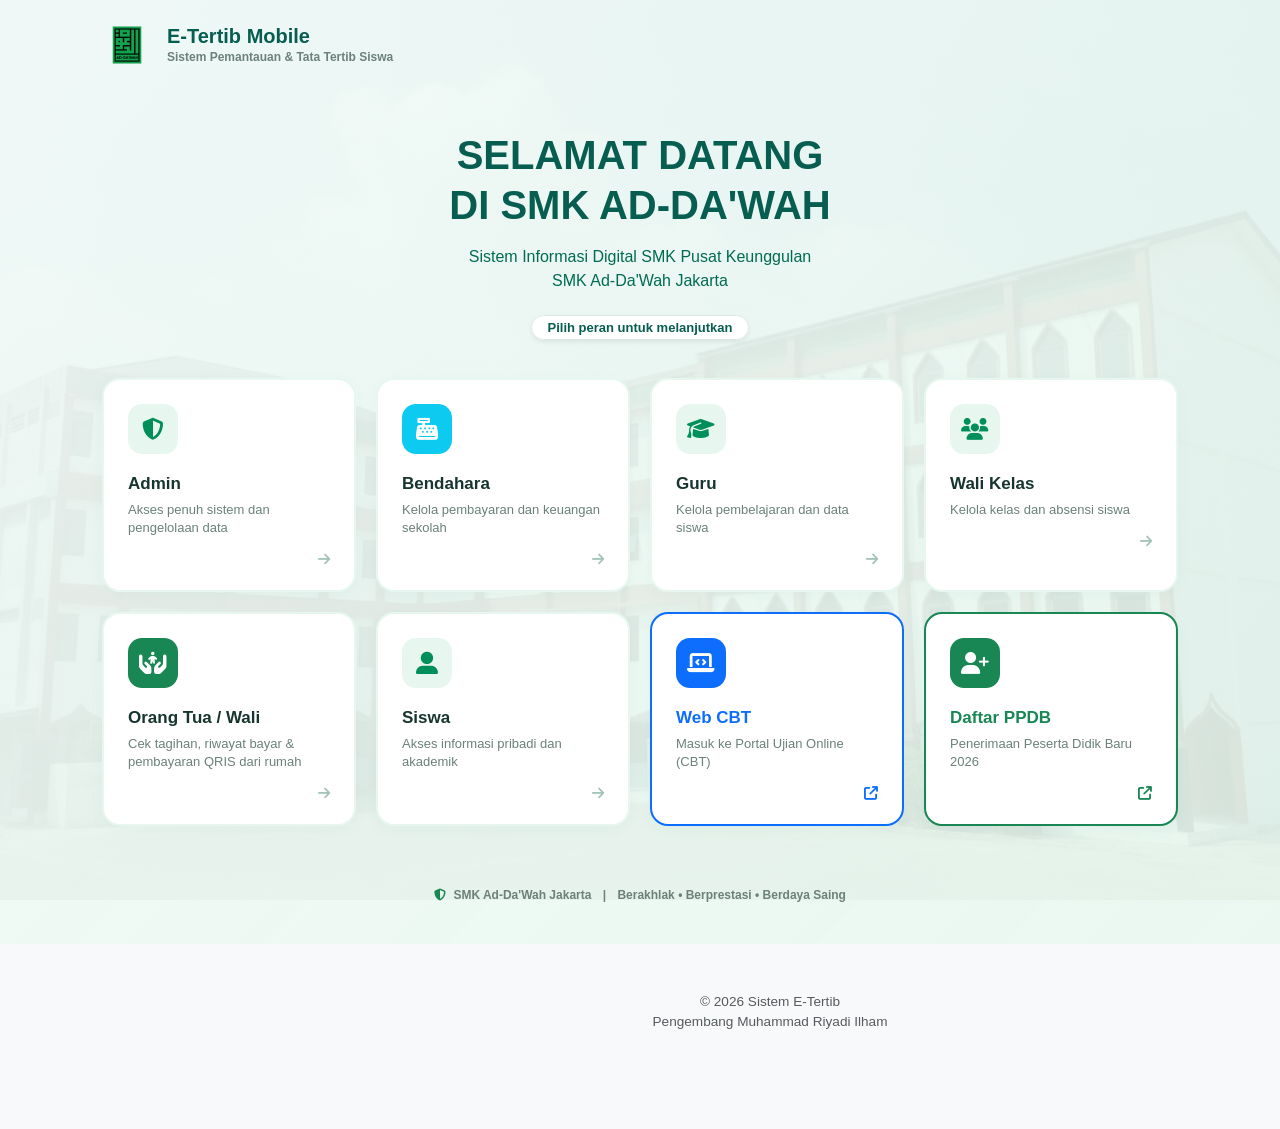
==== commit d384f570: "bendahara" ====
--- a/index.html
+++ b/index.html
@@ -133,6 +133,9 @@
                 <div class="sidebar-menu-item" onclick="bukaHalamanApp('admin_absensi', 'Sistem QR')"><i class="fa-solid fa-qrcode text-primary"></i> Sistem QR</div>
                 <div class="sidebar-menu-item" onclick="bukaHalamanApp('admin_cetakqr', 'Cetak QR')"><i class="fa-solid fa-print text-dark"></i> Cetak QR</div>
                 <div class="sidebar-menu-item" onclick="bukaHalamanApp('admin_eraport', 'Set E-Raport')"><i class="fa-solid fa-gears text-danger"></i> Set E-Raport</div>
+                <div class="sidebar-menu-item" onclick="bukaHalamanApp('admin_ppdb', 'Kelola PPDB')">
+    <i class="fa-solid fa-users-viewfinder text-warning"></i> Kelola PPDB
+</div>
                 <div class="sidebar-menu-item" onclick="bukaHalamanApp('admin_broadcast', 'Broadcast')"><i class="fa-solid fa-bullhorn text-dark"></i> Broadcast</div>
                 <div class="sidebar-menu-item" onclick="bukaHalamanApp('admin_rfid', 'Daftar RFID')"><i class="fa-solid fa-id-card text-success"></i> Daftar RFID</div>
             </div>
@@ -233,6 +236,16 @@
                 <i class="fa-solid fa-arrow-right role-arrow"></i>
             </button>
 
+            <!-- Card Bendahara -->
+            <button class="role-card" onclick="selectRole('bendahara', 'Bendahara', 'fa-cash-register', 'Masuk dengan akun bendahara keuangan')">
+                <div class="role-icon-wrapper" style="background-color: #0dcaf0; color: white;"><i class="fa-solid fa-cash-register"></i></div>
+                <div class="role-text">
+                    <h3>Bendahara</h3>
+                    <p>Kelola pembayaran dan keuangan sekolah</p>
+                </div>
+                <i class="fa-solid fa-arrow-right role-arrow"></i>
+            </button>
+
             <!-- Card Guru -->
             <button class="role-card" onclick="selectRole('guru', 'Guru', 'fa-graduation-cap', 'Masuk dengan akun guru Anda')">
                 <div class="role-icon-wrapper"><i class="fa-solid fa-graduation-cap"></i></div>
@@ -253,6 +266,16 @@
                 <i class="fa-solid fa-arrow-right role-arrow"></i>
             </button>
 
+            <!-- Card Orang Tua / Wali -->
+            <button class="role-card" onclick="selectRole('orangtua', 'Orang Tua / Wali', 'fa-hands-holding-child', 'Masuk menggunakan NIK / Username Siswa untuk memantau & membayar tagihan')">
+                <div class="role-icon-wrapper" style="background-color: #198754; color: white;"><i class="fa-solid fa-hands-holding-child"></i></div>
+                <div class="role-text">
+                    <h3>Orang Tua / Wali</h3>
+                    <p>Cek tagihan, riwayat bayar & pembayaran QRIS dari rumah</p>
+                </div>
+                <i class="fa-solid fa-arrow-right role-arrow"></i>
+            </button>
+
             <!-- Card Siswa -->
             <button class="role-card" onclick="selectRole('siswa', 'Siswa', 'fa-user-large', 'Masuk dengan akun siswa Anda')">
                 <div class="role-icon-wrapper"><i class="fa-solid fa-user-large"></i></div>
@@ -271,6 +294,16 @@
                     <p>Masuk ke Portal Ujian Online (CBT)</p>
                 </div>
                 <i class="fa-solid fa-arrow-up-right-from-square role-arrow" style="color: #0d6efd;"></i>
+            </button>
+
+            <!-- KOTAK BARU: Card Daftar PPDB -->
+            <button class="role-card" onclick="bukaWebPPDB()" style="border: 2px solid #198754;">
+                <div class="role-icon-wrapper" style="background-color: #198754; color: white;"><i class="fa-solid fa-user-plus"></i></div>
+                <div class="role-text">
+                    <h3 style="color: #198754;">Daftar PPDB</h3>
+                    <p>Penerimaan Peserta Didik Baru 2026</p>
+                </div>
+                <i class="fa-solid fa-arrow-up-right-from-square role-arrow" style="color: #198754;"></i>
             </button>
         </div>
 
@@ -318,11 +351,14 @@
                     
                     <!-- Form Role (Disembunyikan, nilainya diganti oleh fungsi selectRole) -->
                     <select class="d-none" id="loginRole">
-                        <option value="siswa">Siswa</option>
-                        <option value="guru">Guru</option>
-                        <option value="admin">Admin</option>
-                        <option value="walikelas">Wali Kelas</option>
-                    </select>
+    <option value="siswa">Siswa</option>
+    <option value="guru">Guru</option>
+    <option value="admin">Admin</option>
+    <option value="walikelas">Wali Kelas</option>
+    <!-- 🟢 PASTIKAN BARIS INI ADA AGAR ROLE TIDAK KOSONG -->
+    <option value="bendahara">Bendahara</option> 
+    <option value="orangtua">Orang Tua</option>
+</select>
 
                     <div class="mb-3 input-group-modern">
                         <label class="form-label fw-bold">Username / NISN</label>
@@ -847,6 +883,63 @@
                 </div>
             </div>
         </div>
+
+        <!-- ================= TAB ADMIN: KELOLA PPDB ================= -->
+        <!-- ================= TAB ADMIN: KELOLA PPDB ================= -->
+        <div id="tabPPDB" style="display: none;">
+            <div class="card shadow-sm border-0 rounded-4 bg-white">
+                <div class="card-header bg-white py-3 border-bottom d-flex align-items-center justify-content-between">
+                    <h5 class="fw-bold mb-0 text-dark"><i class="fa-solid fa-users-viewfinder text-warning me-2"></i>Verifikasi Pendaftaran PPDB</h5>
+                </div>
+                <div class="card-body p-4 bg-light">
+
+                    <!-- HANYA DATA PENDAFTAR (Tab Pembayaran Dihapus) -->
+                    <div id="secPpdb_data" class="sec-ppdb-admin">
+                        <div class="card border-0 shadow-sm rounded-4">
+                            <div class="card-header bg-dark text-white py-3 d-flex justify-content-between align-items-center">
+                                <h6 class="fw-bold mb-0"><i class="fa-solid fa-address-card me-2"></i>Daftar Calon Siswa Baru</h6>
+                                <button class="btn btn-sm btn-success fw-bold"><i class="fa-solid fa-file-excel me-1"></i> Export Data</button>
+                            </div>
+                            <div class="card-body p-3">
+                                <div class="row g-2 mb-3">
+                                    <div class="col-md-5">
+                                        <input type="text" id="cariDataPPDB" class="form-control" placeholder="Cari Nama / No Pendaftaran / NISN..." onkeyup="renderTabelPPDB()">
+                                    </div>
+                                    <div class="col-md-4">
+                                        <select id="filterStatusPPDB" class="form-select fw-bold" onchange="renderTabelPPDB()">
+                                            <option value="">Semua Status Pendaftaran</option>
+                                            <option value="Menunggu" selected>⏳ Menunggu Verifikasi</option>
+                                            <option value="Disetujui">✅ Diterima (Disetujui)</option>
+                                        </select>
+                                    </div>
+                                    <div class="col-md-3">
+                                        <button class="btn btn-primary w-100 fw-bold" onclick="loadDataPPDB()"><i class="fa-solid fa-rotate me-1"></i> Refresh Data</button>
+                                    </div>
+                                </div>
+                                <div class="table-responsive">
+                                    <table class="table table-hover align-middle mb-0 text-center border">
+                                        <thead class="table-light">
+                                            <tr>
+                                                <th>No. Daftar</th>
+                                                <th class="text-start">Nama Calon Siswa</th>
+                                                <th>Asal Sekolah</th>
+                                                <th>No HP/WA</th>
+                                                <th>Status</th>
+                                                <th>Aksi</th>
+                                            </tr>
+                                        </thead>
+                                        <tbody id="tbDataPPDB">
+                                            <tr><td colspan="6" class="py-4 text-muted">Memuat data pendaftar...</td></tr>
+                                        </tbody>
+                                    </table>
+                                </div>
+                            </div>
+                        </div>
+                    </div>
+
+                </div>
+            </div>
+        </div>
         
         <div id="tabVerif">
             <div class="card shadow-sm border-0 rounded-4 bg-white">
@@ -1505,6 +1598,130 @@
           </div>
         </div>
       </div>
+    </div>
+
+    <!-- MODAL DETAIL & EDIT PPDB (ADMIN) -->
+    <div class="modal fade" id="modalDetailPPDB" tabindex="-1" data-bs-backdrop="static">
+        <div class="modal-dialog modal-xl modal-dialog-scrollable">
+            <div class="modal-content border-0 rounded-4 shadow">
+                <div class="modal-header bg-dark text-white border-bottom-0 pb-3">
+                    <h5 class="fw-bold mb-0"><i class="fa-solid fa-user-graduate me-2"></i>Verifikasi Lengkap Calon Siswa</h5>
+                    <button type="button" class="btn-close btn-close-white" data-bs-dismiss="modal"></button>
+                </div>
+                <div class="modal-body p-4 bg-light">
+                    <div class="row">
+                        <!-- KOLOM KIRI (FOTO & STATUS) -->
+                        <div class="col-md-3 text-center border-end mb-4 mb-md-0 position-relative">
+                            <div class="sticky-top" style="top: 10px;">
+                                <img id="detailPpdbFoto" src="" class="rounded-3 shadow-sm border border-3 border-white object-fit-cover mb-3" style="width: 100%; max-width: 180px; height: 240px; background-color: #e9ecef;" alt="Foto Siswa">
+                                <h5 class="fw-bold text-dark mb-0" id="detailPpdbNamaLayar">Nama Siswa</h5>
+                                <span class="badge bg-secondary mt-1 mb-3 fs-6" id="detailPpdbNoDaftar">PPDB-XXXX</span>
+                                
+                                <div class="d-grid mt-3">
+                                    <button type="button" class="btn btn-success fw-bold shadow-sm py-3 fs-5" id="btnApprovePPDB" onclick="approveDataPPDB()"><i class="fa-solid fa-check-double me-1"></i> APPROVE SISWA</button>
+                                </div>
+                            </div>
+                        </div>
+
+                        <!-- KOLOM KANAN (FORM EDIT LENGKAP) -->
+                        <div class="col-md-9 px-md-4">
+                            <input type="hidden" id="editPpdbId">
+                            
+                            <!-- A. Data Pribadi -->
+                            <h6 class="fw-bold text-success border-bottom pb-2 mb-3"><i class="fa-solid fa-address-card me-2"></i>A. Data Calon Siswa</h6>
+                            <div class="row g-2 mb-4">
+                                <div class="col-md-6"><label class="form-label small fw-bold text-muted">Nama Lengkap</label><input type="text" class="form-control fw-bold" id="editPpdbNama"></div>
+                                <div class="col-md-3"><label class="form-label small fw-bold text-muted">Nama Panggilan</label><input type="text" class="form-control" id="editPpdbPanggilan"></div>
+                                <div class="col-md-3"><label class="form-label small fw-bold text-muted">Jenis Kelamin</label>
+                                    <select class="form-select" id="editPpdbJk"><option value="Laki-laki">Laki-laki</option><option value="Perempuan">Perempuan</option></select>
+                                </div>
+                                <div class="col-md-4"><label class="form-label small fw-bold text-muted">NISN</label><input type="number" class="form-control fw-bold" id="editPpdbNisn"></div>
+                                <div class="col-md-4"><label class="form-label small fw-bold text-muted">NIK (KTP/KK)</label><input type="number" class="form-control fw-bold" id="editPpdbNik"></div>
+                                <div class="col-md-4"><label class="form-label small fw-bold text-muted">Kewarganegaraan</label>
+                                    <select class="form-select" id="editPpdbWn"><option value="WNI (Indonesia)">WNI (Indonesia)</option><option value="WNA (Asing)">WNA (Asing)</option></select>
+                                </div>
+                                <div class="col-md-4"><label class="form-label small fw-bold text-muted">Tempat Lahir</label><input type="text" class="form-control" id="editPpdbTmptLahir"></div>
+                                <div class="col-md-4"><label class="form-label small fw-bold text-muted">Tanggal Lahir</label><input type="date" class="form-control" id="editPpdbTglLahir"></div>
+                                <div class="col-md-4"><label class="form-label small fw-bold text-muted">Agama</label>
+                                    <select class="form-select" id="editPpdbAgama"><option value="Islam">Islam</option><option value="Kristen">Kristen</option><option value="Katolik">Katolik</option><option value="Hindu">Hindu</option><option value="Buddha">Buddha</option><option value="Konghucu">Konghucu</option></select>
+                                </div>
+                                <div class="col-md-3"><label class="form-label small fw-bold text-muted">Anak ke-</label><input type="number" class="form-control" id="editPpdbAnakKe"></div>
+                                <div class="col-md-3"><label class="form-label small fw-bold text-muted">Jml Saudara</label><input type="number" class="form-control" id="editPpdbJmlSdr"></div>
+                                <div class="col-md-3"><label class="form-label small fw-bold text-muted">Hobi</label><input type="text" class="form-control" id="editPpdbHobi"></div>
+                                <div class="col-md-3"><label class="form-label small fw-bold text-muted">Cita-cita</label><input type="text" class="form-control" id="editPpdbCita"></div>
+                            </div>
+
+                            <div class="col-md-6">
+                                    <label class="form-label small fw-bold text-primary">Jurusan Pilihan</label>
+                                    <select class="form-select fw-bold border-primary" id="editPpdbJurusan" onchange="document.getElementById('editPpdbKelasTujuan').value = 'X ' + this.value + ' 1'">
+                                        <option value="TKJ">TKJ - Teknik Komputer & Jaringan</option>
+                                        <option value="AK">AK - Akuntansi</option>
+                                        <option value="PM">PM - Pemasaran</option>
+                                        <option value="DKV">DKV - Desain Komunikasi Visual</option>
+                                        <option value="ML">ML - Manajemen Logistik</option>
+                                    </select>
+                                </div>
+                                <div class="col-md-6">
+                                    <label class="form-label small fw-bold text-primary">Penempatan Kelas (Otomatis)</label>
+                                    <input type="text" class="form-control fw-bold border-primary" id="editPpdbKelasTujuan" placeholder="Contoh: X TKJ 1">
+                                </div>
+
+                            <!-- B. Alamat & Kontak -->
+                            <h6 class="fw-bold text-success border-bottom pb-2 mb-3"><i class="fa-solid fa-map-location-dot me-2"></i>B. Keterangan Tempat Tinggal</h6>
+                            <div class="row g-2 mb-4">
+                                <div class="col-12"><label class="form-label small fw-bold text-muted">Alamat Lengkap</label><textarea class="form-control" id="editPpdbAlamat" rows="2"></textarea></div>
+                                <div class="col-md-4"><label class="form-label small fw-bold text-muted">No. HP / WA Aktif</label><input type="number" class="form-control fw-bold" id="editPpdbHp"></div>
+                                <div class="col-md-4"><label class="form-label small fw-bold text-muted">Email</label><input type="email" class="form-control" id="editPpdbEmail"></div>
+                                <div class="col-md-2"><label class="form-label small fw-bold text-muted">Jarak (Km)</label><input type="number" class="form-control" id="editPpdbJarak"></div>
+                                <div class="col-md-2"><label class="form-label small fw-bold text-muted">Tinggal Bsma</label>
+                                    <select class="form-select" id="editPpdbTinggal"><option value="Orang Tua">Orang Tua</option><option value="Wali">Wali</option><option value="Asrama/Kos">Asrama/Kos</option></select>
+                                </div>
+                            </div>
+
+                            <!-- C. Kesehatan -->
+                            <h6 class="fw-bold text-success border-bottom pb-2 mb-3"><i class="fa-solid fa-heart-pulse me-2"></i>C. Keterangan Kesehatan</h6>
+                            <div class="row g-2 mb-4">
+                                <div class="col-md-3"><label class="form-label small fw-bold text-muted">Gol. Darah</label>
+                                    <select class="form-select" id="editPpdbDarah"><option value="-">-</option><option value="A">A</option><option value="B">B</option><option value="AB">AB</option><option value="O">O</option></select>
+                                </div>
+                                <div class="col-md-3"><label class="form-label small fw-bold text-muted">Tinggi (cm)</label><input type="number" class="form-control" id="editPpdbTb"></div>
+                                <div class="col-md-3"><label class="form-label small fw-bold text-muted">Berat (kg)</label><input type="number" class="form-control" id="editPpdbBb"></div>
+                                <div class="col-md-3"><label class="form-label small fw-bold text-muted">Riwayat Penyakit</label><input type="text" class="form-control" id="editPpdbPenyakit"></div>
+                            </div>
+
+                            <!-- D. Sekolah Asal -->
+                            <h6 class="fw-bold text-success border-bottom pb-2 mb-3"><i class="fa-solid fa-school me-2"></i>D. Sekolah Asal</h6>
+                            <div class="row g-2 mb-4">
+                                <div class="col-md-6"><label class="form-label small fw-bold text-muted">Nama Sekolah Asal</label><input type="text" class="form-control fw-bold" id="editPpdbAsal"></div>
+                                <div class="col-md-3"><label class="form-label small fw-bold text-muted">NPSN Asal</label><input type="number" class="form-control" id="editPpdbNpsn"></div>
+                                <div class="col-md-3"><label class="form-label small fw-bold text-muted">Tahun Lulus</label><input type="number" class="form-control" id="editPpdbThnLulus"></div>
+                                <div class="col-md-6"><label class="form-label small fw-bold text-muted">Alamat Sekolah Asal</label><input type="text" class="form-control" id="editPpdbAlamatAsal"></div>
+                                <div class="col-md-3"><label class="form-label small fw-bold text-muted">No. Ijazah</label><input type="text" class="form-control" id="editPpdbIjazah"></div>
+                                <div class="col-md-3"><label class="form-label small fw-bold text-muted">No. Peserta Ujian</label><input type="text" class="form-control" id="editPpdbNoUjian"></div>
+                            </div>
+
+                            <!-- E. Data Orang Tua -->
+                            <h6 class="fw-bold text-success border-bottom pb-2 mb-3"><i class="fa-solid fa-children me-2"></i>E. Data Orang Tua / Wali</h6>
+                            <div class="row g-2 mb-2">
+                                <div class="col-md-3"><label class="form-label small fw-bold text-muted">Nama Ayah</label><input type="text" class="form-control bg-white" id="editPpdbAyahNama"></div>
+                                <div class="col-md-3"><label class="form-label small fw-bold text-muted">Pendidikan Ayah</label><input type="text" class="form-control bg-white" id="editPpdbAyahPddk"></div>
+                                <div class="col-md-3"><label class="form-label small fw-bold text-muted">Pekerjaan Ayah</label><input type="text" class="form-control bg-white" id="editPpdbAyahKerja"></div>
+                                <div class="col-md-3"><label class="form-label small fw-bold text-muted">No HP Ayah</label><input type="number" class="form-control bg-white" id="editPpdbAyahHp"></div>
+                                
+                                <div class="col-md-3"><label class="form-label small fw-bold text-muted">Nama Ibu</label><input type="text" class="form-control bg-white" id="editPpdbIbuNama"></div>
+                                <div class="col-md-3"><label class="form-label small fw-bold text-muted">Pendidikan Ibu</label><input type="text" class="form-control bg-white" id="editPpdbIbuPddk"></div>
+                                <div class="col-md-3"><label class="form-label small fw-bold text-muted">Pekerjaan Ibu</label><input type="text" class="form-control bg-white" id="editPpdbIbuKerja"></div>
+                                <div class="col-md-3"><label class="form-label small fw-bold text-muted">No HP Ibu</label><input type="number" class="form-control bg-white" id="editPpdbIbuHp"></div>
+                            </div>
+                        </div>
+                    </div>
+                </div>
+                <div class="modal-footer bg-white d-flex justify-content-between">
+                    <button type="button" class="btn btn-outline-danger fw-bold" onclick="hapusDataPPDB()"><i class="fa-solid fa-trash me-1"></i> Hapus Calon</button>
+                    <button type="button" class="btn btn-primary fw-bold px-4 py-2" onclick="simpanEditPPDB()"><i class="fa-solid fa-save me-2"></i> Simpan Perubahan Edit</button>
+                </div>
+            </div>
+        </div>
     </div>
 
     <div class="modal fade" id="modalSiswa" tabindex="-1">
